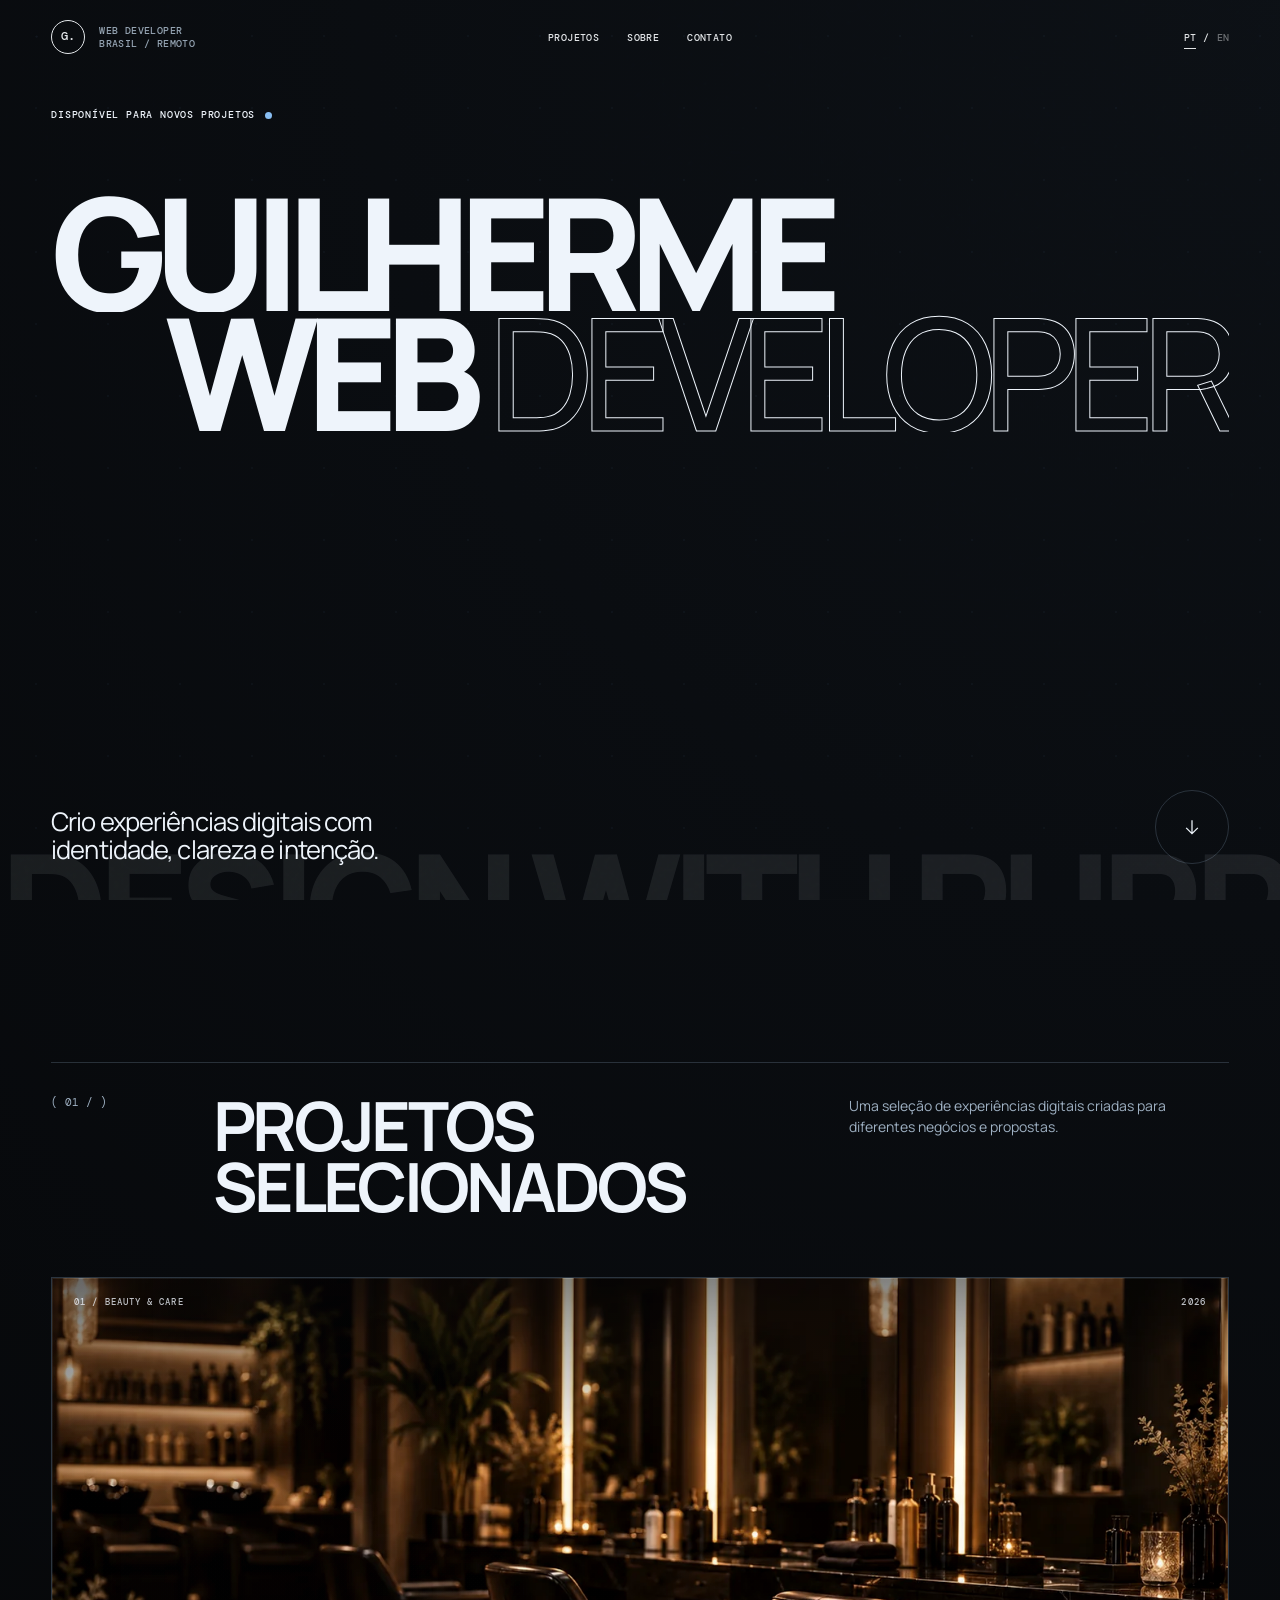
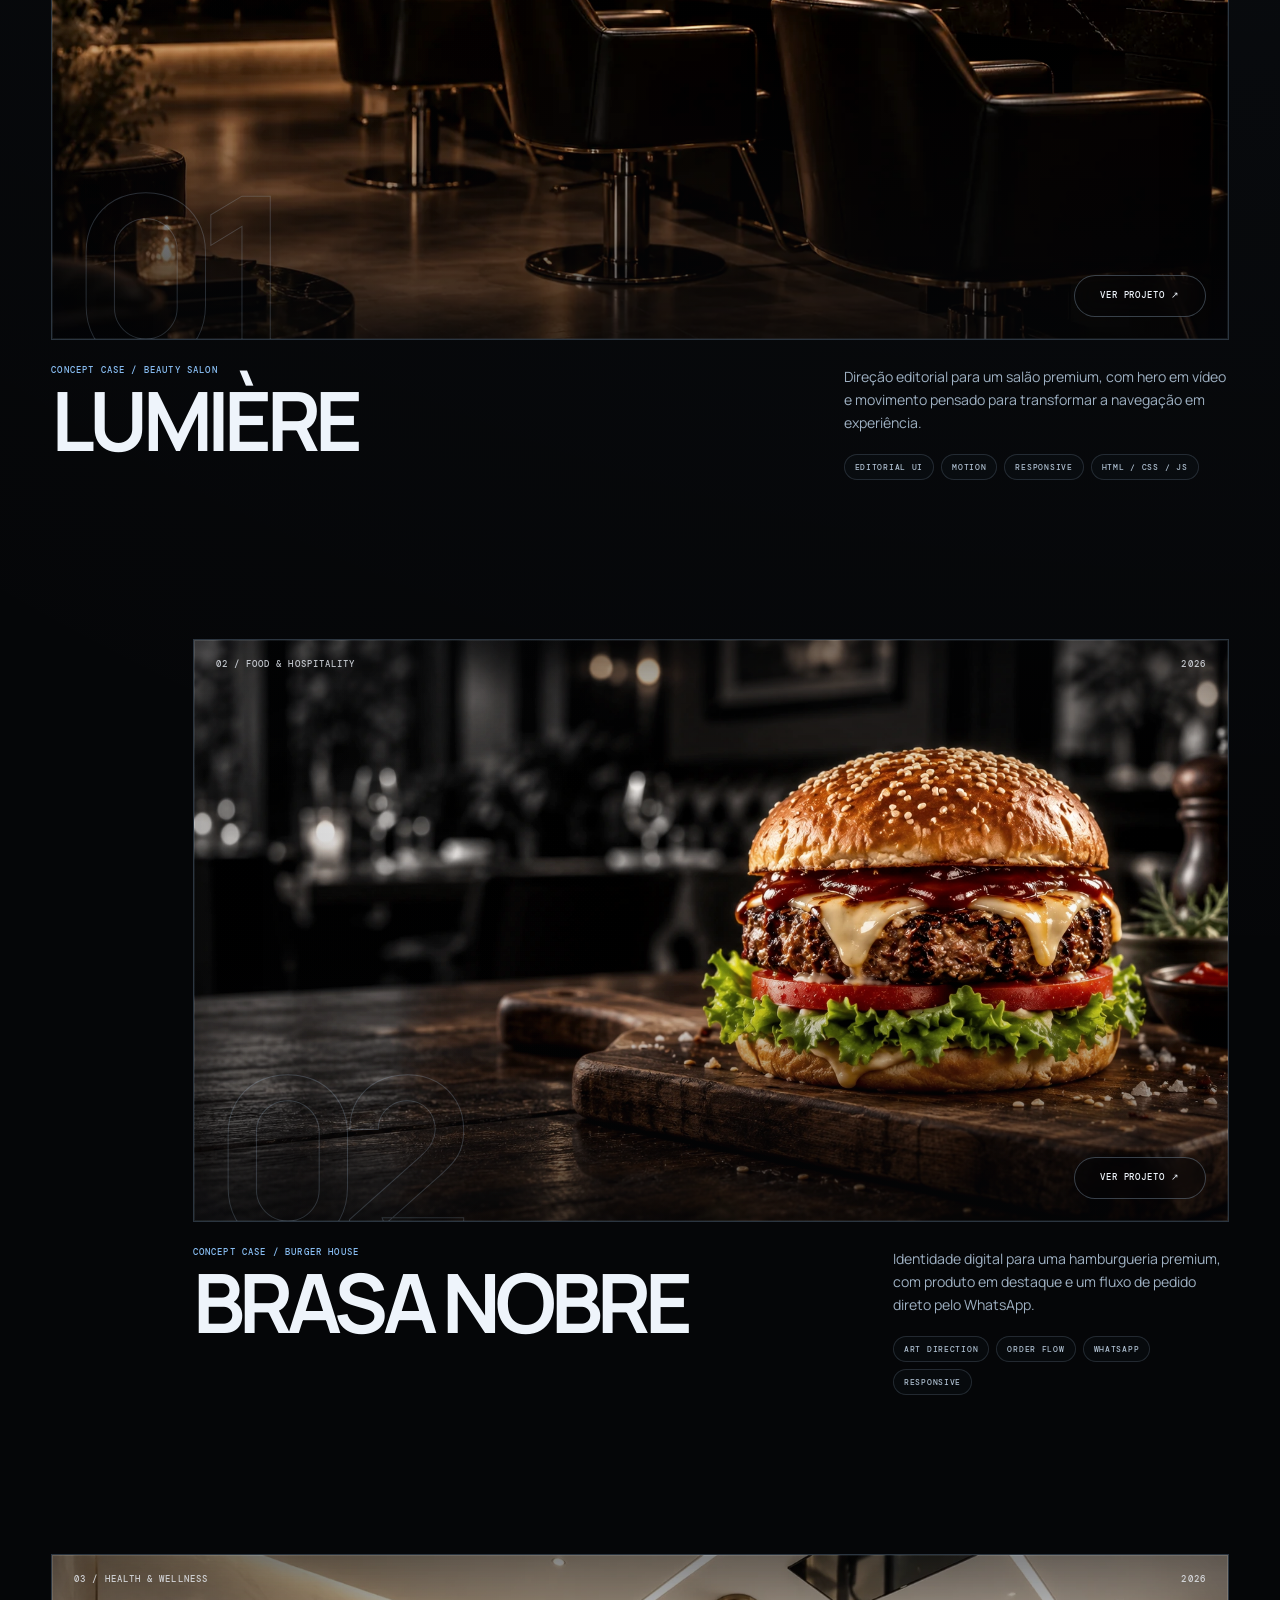
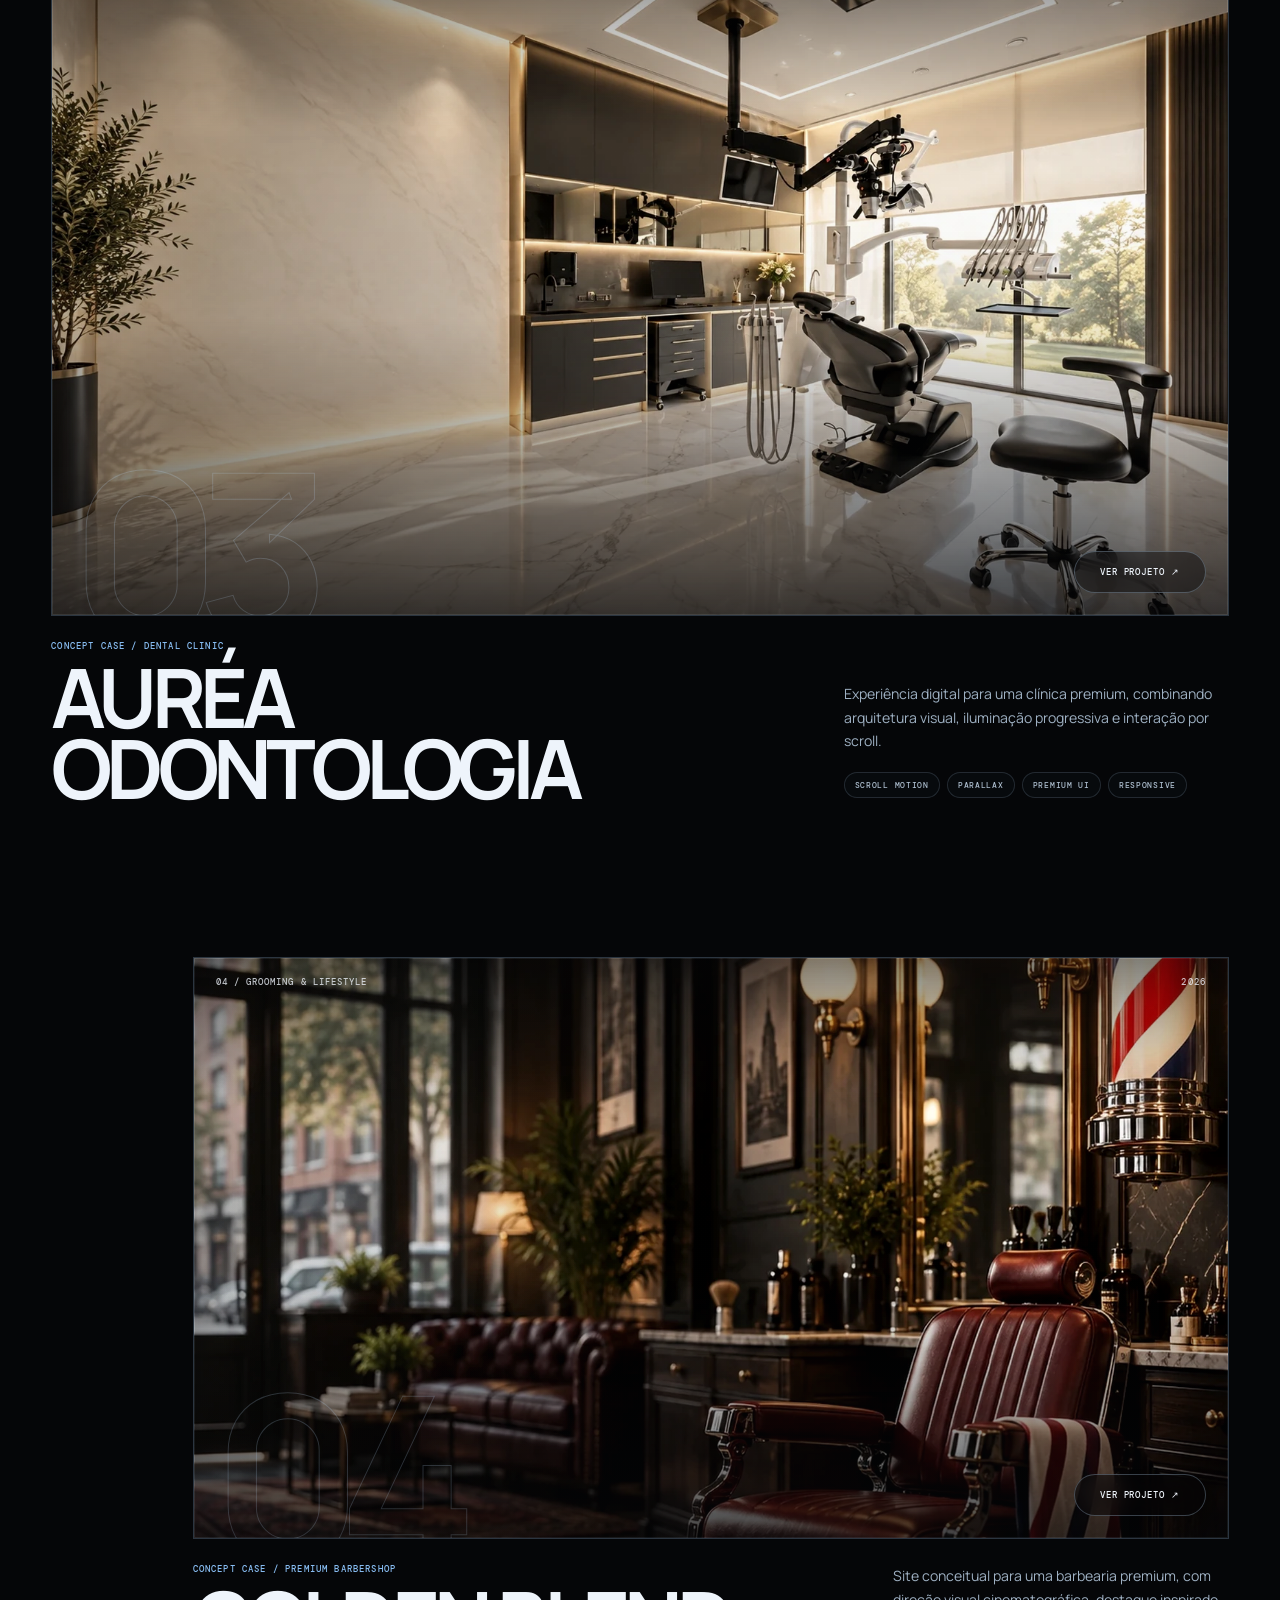
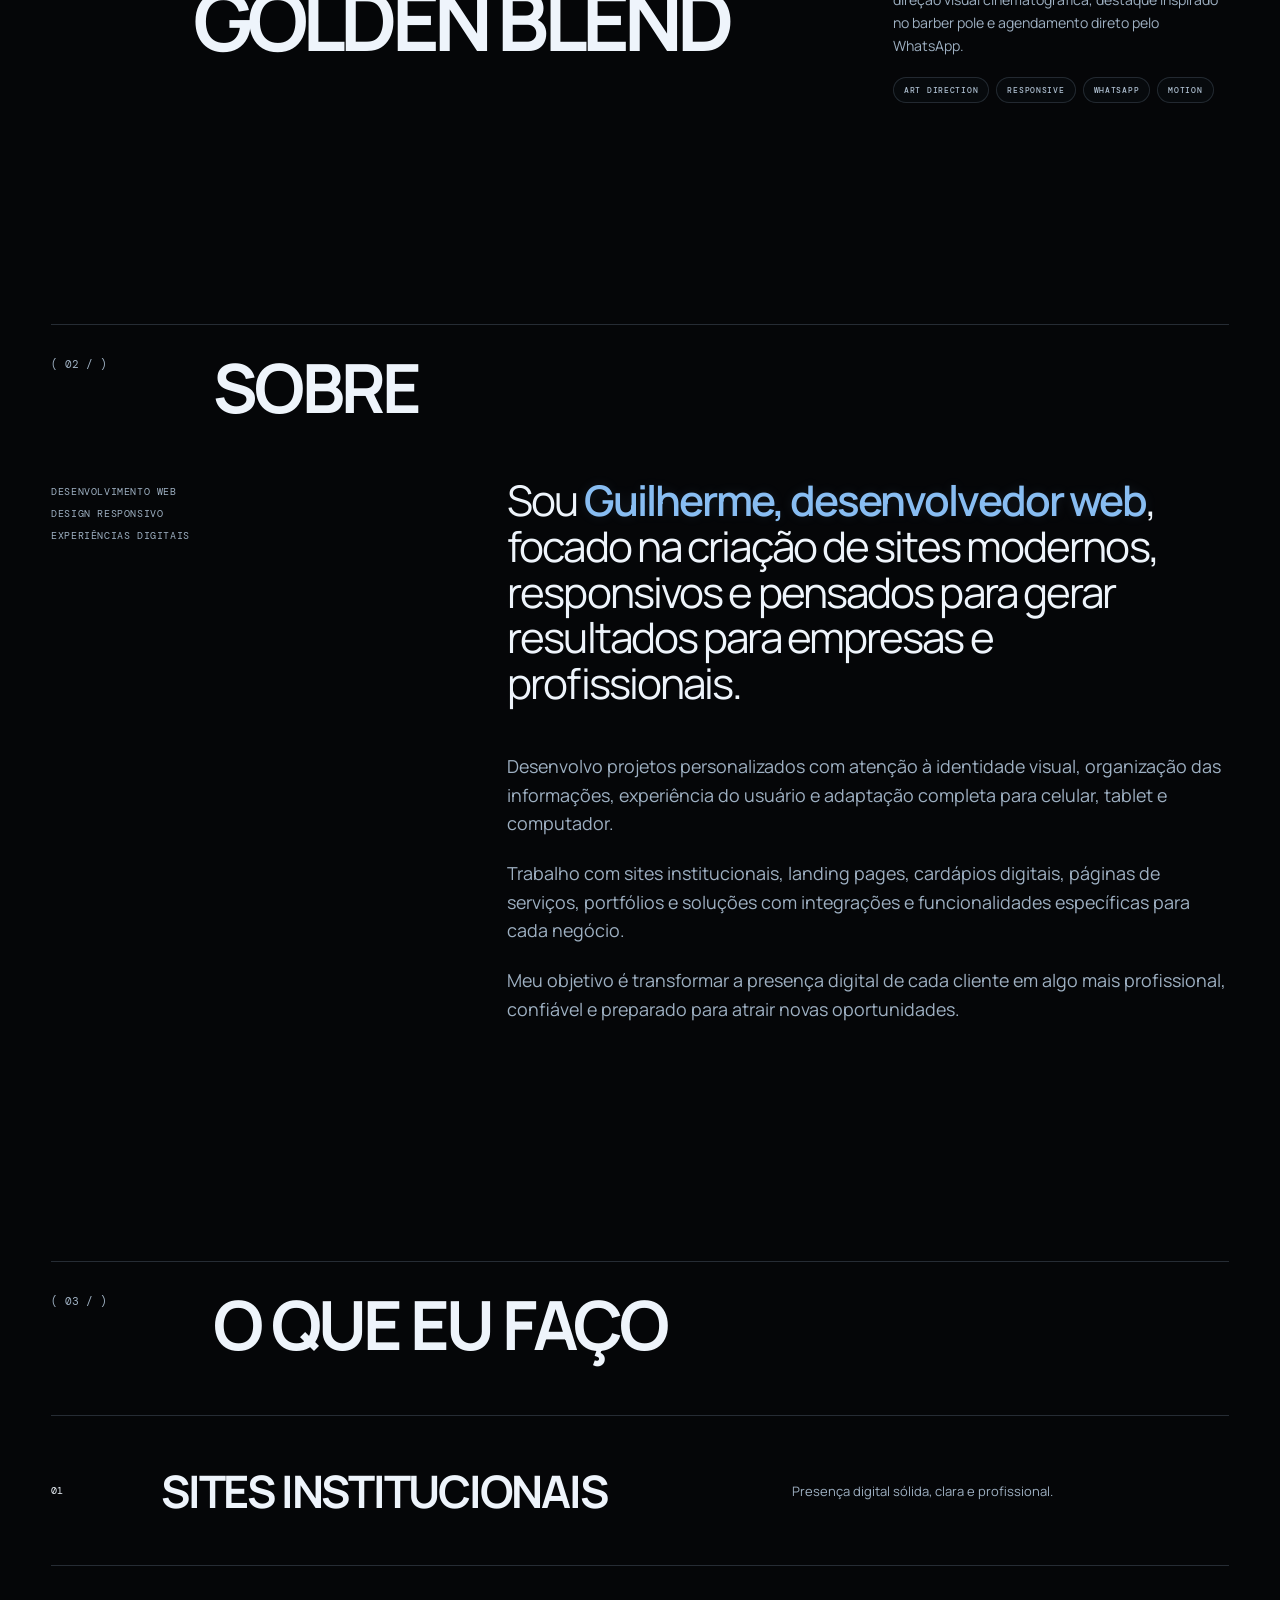
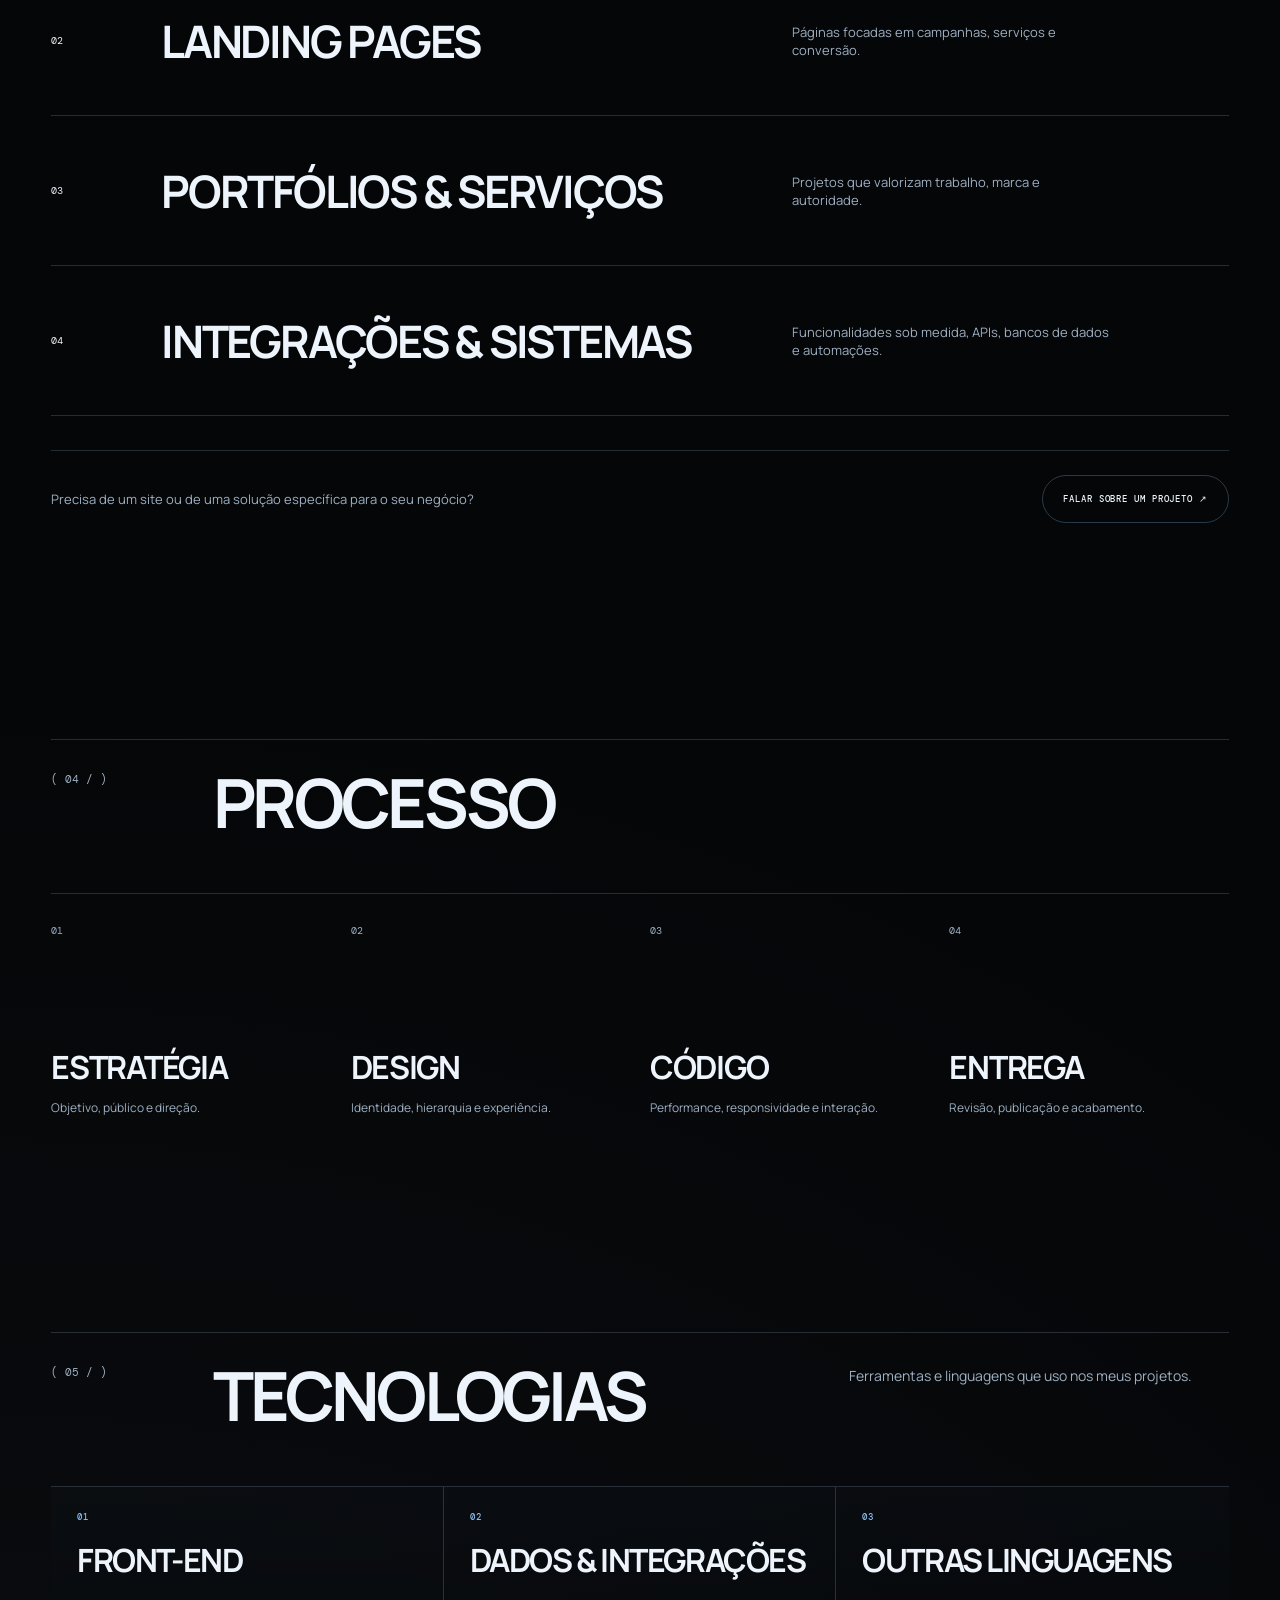
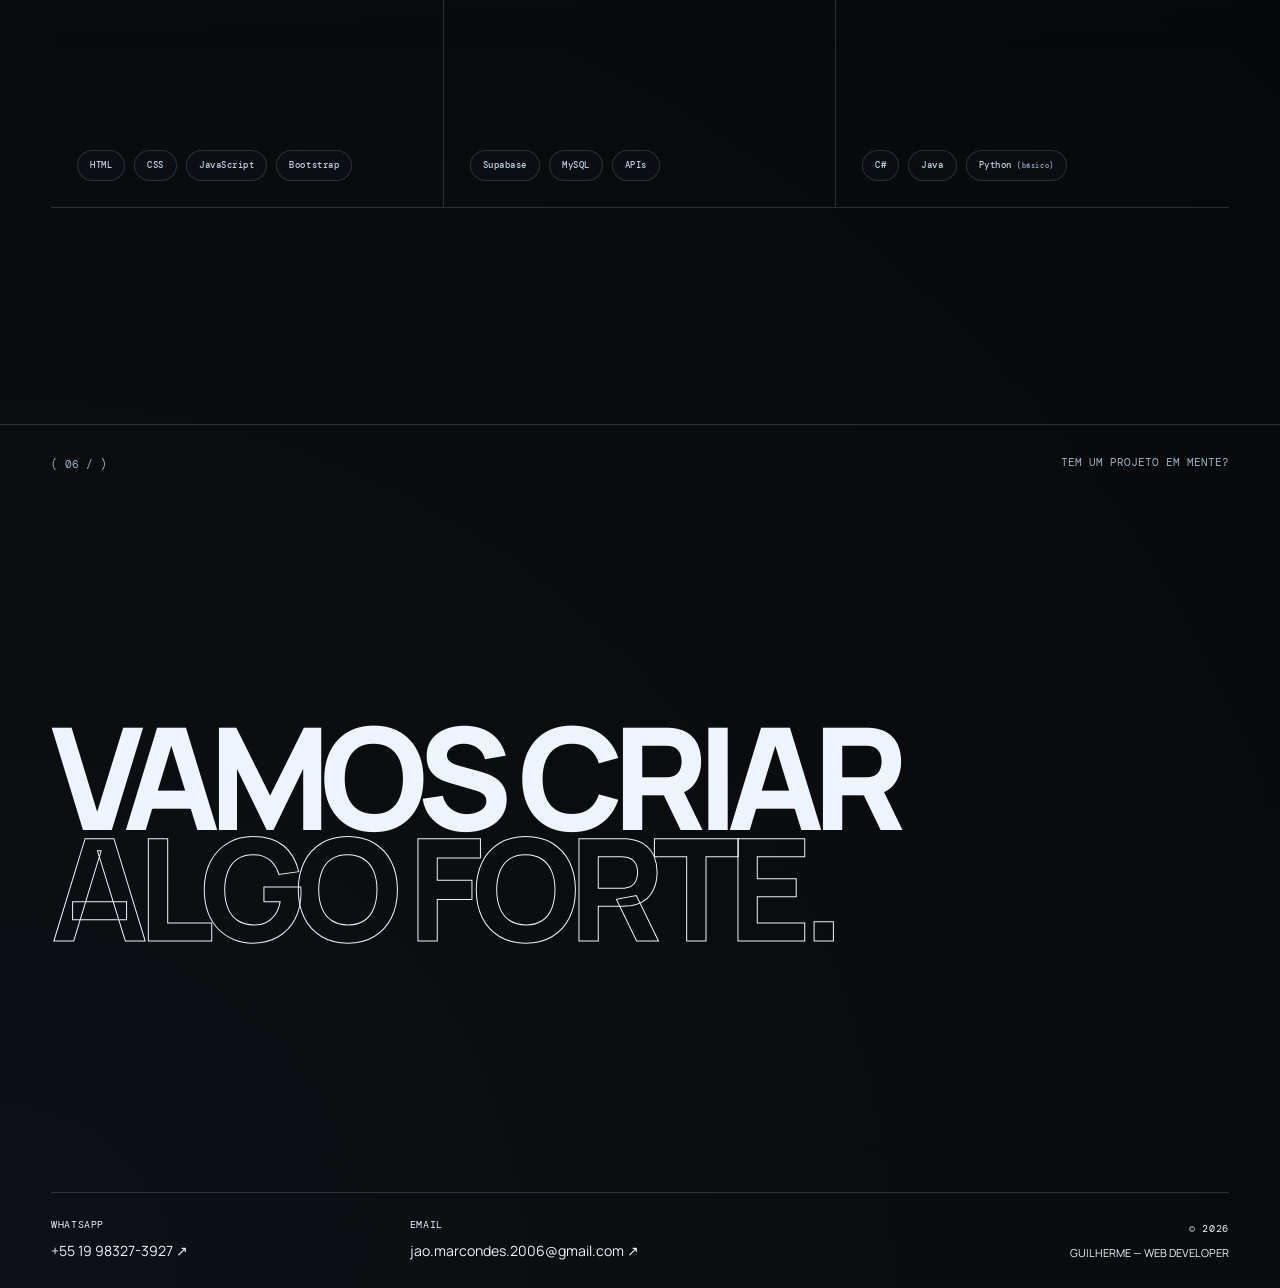
==== index.html @ dbfb5ee1 "Update index.html" ====
<!doctype html>
<html lang="pt-BR">
<head>
  <meta charset="UTF-8" />
  <link rel="icon" type="image/png" href="assets/favicon.png">
  <meta name="viewport" content="width=device-width, initial-scale=1.0" />
  <meta name="description" content="Portfólio de Guilherme, desenvolvedor web especializado em sites modernos, responsivos e orientados a resultados." />
  <meta name="theme-color" content="#0a0a0a" />
  <title>Guilherme — Web Developer</title>
  <link rel="preconnect" href="https://fonts.googleapis.com">
  <link rel="preconnect" href="https://fonts.gstatic.com" crossorigin>
  <link href="https://fonts.googleapis.com/css2?family=DM+Mono:wght@300;400;500&family=Manrope:wght@400;500;600;700;800&display=swap" rel="stylesheet">
  <link rel="stylesheet" href="styles.css" />
</head>
<body>
  <div class="noise" aria-hidden="true"></div>
  <canvas id="field" aria-hidden="true"></canvas>

  <div class="preloader" id="preloader" aria-hidden="true">
    <div class="preloader__top"><span>GUILHERME / PORTFOLIO</span><span id="loaderCount">00</span></div>
    <div class="preloader__line"><span id="loaderBar"></span></div>
  </div>

  <div class="cursor" id="cursor" aria-hidden="true"><span>VIEW</span></div>

  <header class="topbar">
    <a class="brand magnetic" href="#top" aria-label="Início">
      <span class="brand__mark">G.</span>
      <span class="brand__meta">WEB DEVELOPER<br><span data-i18n="location">BRAZIL / REMOTE</span></span>
    </a>

    <nav class="topbar__nav" aria-label="Navegação principal">
      <a href="#works" data-i18n="navWork">WORK</a>
      <a href="#about" data-i18n="navAbout">ABOUT</a>
      <a href="#contact" data-i18n="navContact">CONTACT</a>
    </nav>

    <div class="lang" aria-label="Selecionar idioma">
      <button class="lang__btn is-active" data-lang="pt" type="button">PT</button>
      <span>/</span>
      <button class="lang__btn" data-lang="en" type="button">EN</button>
    </div>
  </header>

  <main id="top">
    <section class="hero section-shell">
      <div class="hero__eyebrow reveal-up">
        <span data-i18n="available">DISPONÍVEL PARA NOVOS PROJETOS</span>
        <span class="status-dot" aria-hidden="true"></span>
      </div>

      <div class="hero__title" aria-label="Guilherme Web Developer">
        <div class="hero__line hero__line--one clip"><span>GUILHERME</span></div>
        <div class="hero__line hero__line--two clip"><span>WEB <em>DEVELOPER</em></span></div>
      </div>

      <div class="hero__bottom reveal-up">
        <p class="hero__statement" data-i18n="heroStatement">Crio experiências digitais com identidade, clareza e intenção.</p>
        <a class="round-link magnetic" href="#works" aria-label="Ver projetos">
          <svg viewBox="0 0 24 24" aria-hidden="true"><path d="M12 4v16M5 13l7 7 7-7"/></svg>
        </a>
      </div>

      <div class="hero__ticker" aria-hidden="true">
        <div class="ticker__track">
          <span>DESIGN WITH PURPOSE — CODE WITH DETAIL — DIGITAL EXPERIENCES — </span>
          <span>DESIGN WITH PURPOSE — CODE WITH DETAIL — DIGITAL EXPERIENCES — </span>
        </div>
      </div>
    </section>

    <section class="works section-shell" id="works">
      <header class="section-head reveal-up">
        <div class="section-index">( 01 / )</div>
        <h2 data-i18n="worksTitle">PROJETOS SELECIONADOS</h2>
        <p class="section-kicker" data-i18n="worksKicker">Uma seleção de experiências digitais criadas para diferentes negócios e propostas.</p>
      </header>

      <a class="project-feature reveal-up" href="projects/lumiere/index.html" target="_blank" rel="noopener" data-cursor="VIEW">
        <div class="project-feature__visual">
          <img src="assets/lumiere-cover.webp" alt="Projeto conceitual Lumière, salão de beleza" loading="lazy" decoding="async" />
          <div class="project-feature__shade"></div>

          <div class="project-feature__topline">
            <span>01 / BEAUTY &amp; CARE</span>
            <span>2026</span>
          </div>

          <span class="project-feature__number">01</span>
          <span class="project-feature__view" data-i18n="projectView">VER PROJETO ↗</span>
        </div>

        <div class="project-feature__info">
          <div class="project-feature__title">
            <span class="project-feature__meta">CONCEPT CASE / BEAUTY SALON</span>
            <h3>LUMIÈRE</h3>
          </div>

          <div class="project-feature__summary">
            <p data-i18n="projectLumiereDesc">Direção editorial para um salão premium, com hero em vídeo e movimento pensado para transformar a navegação em experiência.</p>
            <div class="project-feature__chips" aria-label="Destaques do projeto">
              <span>EDITORIAL UI</span>
              <span>MOTION</span>
              <span>RESPONSIVE</span>
              <span>HTML / CSS / JS</span>
            </div>
          </div>
        </div>
      </a>

      <a class="project-feature project-feature--offset reveal-up" href="projects/brasa-nobre/index.html" target="_blank" rel="noopener" data-cursor="VIEW">
        <div class="project-feature__visual">
          <img src="assets/brasa-cover.webp" alt="Projeto conceitual Brasa Nobre, restaurante gourmet" loading="lazy" decoding="async" />
          <div class="project-feature__shade"></div>

          <div class="project-feature__topline">
            <span>02 / FOOD &amp; HOSPITALITY</span>
            <span>2026</span>
          </div>

          <span class="project-feature__number">02</span>
          <span class="project-feature__view" data-i18n="projectView">VER PROJETO ↗</span>
        </div>

        <div class="project-feature__info">
          <div class="project-feature__title">
            <span class="project-feature__meta">CONCEPT CASE / BURGER HOUSE</span>
            <h3>BRASA NOBRE</h3>
          </div>

          <div class="project-feature__summary">
            <p data-i18n="projectBrasaDesc">Identidade digital para uma hamburgueria premium, com produto em destaque e um fluxo de pedido direto pelo WhatsApp.</p>
            <div class="project-feature__chips" aria-label="Destaques do projeto">
              <span>ART DIRECTION</span>
              <span>ORDER FLOW</span>
              <span>WHATSAPP</span>
              <span>RESPONSIVE</span>
            </div>
          </div>
        </div>
      </a>

      <a class="project-feature reveal-up" href="projects/aurea-odontologia/index.html" target="_blank" rel="noopener" data-cursor="VIEW">
        <div class="project-feature__visual">
          <img src="assets/aurea-cover.webp" alt="Projeto conceitual Auréa Odontologia, clínica odontológica premium" loading="lazy" decoding="async" />
          <div class="project-feature__shade"></div>

          <div class="project-feature__topline">
            <span>03 / HEALTH &amp; WELLNESS</span>
            <span>2026</span>
          </div>

          <span class="project-feature__number">03</span>
          <span class="project-feature__view" data-i18n="projectView">VER PROJETO ↗</span>
        </div>

        <div class="project-feature__info">
          <div class="project-feature__title">
            <span class="project-feature__meta">CONCEPT CASE / DENTAL CLINIC</span>
            <h3>AURÉA ODONTOLOGIA</h3>
          </div>

          <div class="project-feature__summary">
            <p data-i18n="projectAureaDesc">Experiência digital para uma clínica premium, combinando arquitetura visual, iluminação progressiva e interação por scroll.</p>
            <div class="project-feature__chips" aria-label="Destaques do projeto">
              <span>SCROLL MOTION</span>
              <span>PARALLAX</span>
              <span>PREMIUM UI</span>
              <span>RESPONSIVE</span>
            </div>
          </div>
        </div>
      </a>

      <a class="project-feature project-feature--offset reveal-up" href="projects/golden-blend-barbers/index.html" target="_blank" rel="noopener" data-cursor="VIEW">
        <div class="project-feature__visual">
          <img src="assets/golden-blend-cover.webp" alt="Projeto conceitual Golden Blend Barbers, barbearia premium" loading="lazy" decoding="async" />
          <div class="project-feature__shade"></div>

          <div class="project-feature__topline">
            <span>04 / GROOMING &amp; LIFESTYLE</span>
            <span>2026</span>
          </div>

          <span class="project-feature__number">04</span>
          <span class="project-feature__view" data-i18n="projectView">VER PROJETO ↗</span>
        </div>

        <div class="project-feature__info">
          <div class="project-feature__title">
            <span class="project-feature__meta">CONCEPT CASE / PREMIUM BARBERSHOP</span>
            <h3>GOLDEN BLEND</h3>
          </div>

          <div class="project-feature__summary">
            <p data-i18n="projectBarberDesc">Site conceitual para uma barbearia premium, com direção visual cinematográfica, destaque inspirado no barber pole e agendamento direto pelo WhatsApp.</p>
            <div class="project-feature__chips" aria-label="Destaques do projeto">
              <span>ART DIRECTION</span>
              <span>RESPONSIVE</span>
              <span>WHATSAPP</span>
              <span>MOTION</span>
            </div>
          </div>
        </div>
      </a>
    </section>

    <section class="about section-shell" id="about">
      <header class="section-head reveal-up">
        <div class="section-index">( 02 / )</div>
        <h2 data-i18n="aboutTitle">SOBRE</h2>
      </header>

      <div class="about__grid">
        <div class="about__aside reveal-up">
          <span class="mono" data-i18n="aboutAside">DESENVOLVIMENTO WEB<br>DESIGN RESPONSIVO<br>EXPERIÊNCIAS DIGITAIS</span>
        </div>
        <div class="about__copy reveal-up">
          <p class="about__lead" data-i18n="aboutLead">Sou <strong>Guilherme, desenvolvedor web</strong>, focado na criação de sites modernos, responsivos e pensados para gerar resultados para empresas e profissionais.</p>
          <p data-i18n="aboutBody1">Desenvolvo projetos personalizados com atenção à identidade visual, organização das informações, experiência do usuário e adaptação completa para celular, tablet e computador.</p>
          <p data-i18n="aboutBody2">Trabalho com sites institucionais, landing pages, cardápios digitais, páginas de serviços, portfólios e soluções com integrações e funcionalidades específicas para cada negócio.</p>
          <p data-i18n="aboutBody3">Meu objetivo é transformar a presença digital de cada cliente em algo mais profissional, confiável e preparado para atrair novas oportunidades.</p>
        </div>
      </div>
    </section>

    <section class="services section-shell" id="services">
      <header class="section-head reveal-up">
        <div class="section-index">( 03 / )</div>
        <h2 data-i18n="servicesTitle">O QUE EU FAÇO</h2>
      </header>

      <div class="service-list">
        <article class="service-row reveal-up">
          <span class="service-row__num">01</span>
          <h3 data-i18n="service1">SITES INSTITUCIONAIS</h3>
          <p data-i18n="service1desc">Presença digital sólida, clara e profissional.</p>
          
        </article>
        <article class="service-row reveal-up">
          <span class="service-row__num">02</span>
          <h3>LANDING PAGES</h3>
          <p data-i18n="service2desc">Páginas focadas em campanhas, serviços e conversão.</p>
          
        </article>
        <article class="service-row reveal-up">
          <span class="service-row__num">03</span>
          <h3 data-i18n="service3">PORTFÓLIOS & SERVIÇOS</h3>
          <p data-i18n="service3desc">Projetos que valorizam trabalho, marca e autoridade.</p>
          
        </article>
        <article class="service-row reveal-up">
          <span class="service-row__num">04</span>
          <h3 data-i18n="service4">INTEGRAÇÕES & SISTEMAS</h3>
          <p data-i18n="service4desc">Funcionalidades sob medida, APIs, bancos de dados e automações.</p>
          
        </article>
      </div>

      <div class="services__cta reveal-up">
        <p data-i18n="servicesCtaText">Precisa de um site ou de uma solução específica para o seu negócio?</p>
        <a href="#contact" class="services__cta-link magnetic" data-i18n="servicesCta">FALAR SOBRE UM PROJETO ↗</a>
      </div>
    </section>

    <section class="process section-shell" id="process">
      <header class="section-head reveal-up">
        <div class="section-index">( 04 / )</div>
        <h2 data-i18n="processTitle">PROCESSO</h2>
      </header>

      <div class="process__rail reveal-up">
        <div class="process__progress" id="processProgress"></div>
        <div class="process__step"><span>01</span><strong data-i18n="process1">ESTRATÉGIA</strong><small data-i18n="process1sub">Objetivo, público e direção.</small></div>
        <div class="process__step"><span>02</span><strong>DESIGN</strong><small data-i18n="process2sub">Identidade, hierarquia e experiência.</small></div>
        <div class="process__step"><span>03</span><strong data-i18n="process3">CÓDIGO</strong><small data-i18n="process3sub">Performance, responsividade e interação.</small></div>
        <div class="process__step"><span>04</span><strong data-i18n="process4">ENTREGA</strong><small data-i18n="process4sub">Revisão, publicação e acabamento.</small></div>
      </div>
    </section>

    <section class="stack section-shell">
      <header class="section-head reveal-up">
        <div class="section-index">( 05 / )</div>
        <h2 data-i18n="stackTitle">TECNOLOGIAS</h2>
        <p class="section-kicker" data-i18n="stackKicker">Ferramentas e linguagens que uso nos meus projetos.</p>
      </header>

      <div class="tech-grid">
        <article class="tech-group reveal-up">
          <span class="tech-group__index">01</span>
          <h3>FRONT-END</h3>
          <div class="tech-list">
            <span>HTML</span>
            <span>CSS</span>
            <span>JavaScript</span>
            <span>Bootstrap</span>
          </div>
        </article>

        <article class="tech-group reveal-up">
          <span class="tech-group__index">02</span>
          <h3 data-i18n="techDataTitle">DADOS &amp; INTEGRAÇÕES</h3>
          <div class="tech-list">
            <span>Supabase</span>
            <span>MySQL</span>
            <span>APIs</span>
          </div>
        </article>

        <article class="tech-group reveal-up">
          <span class="tech-group__index">03</span>
          <h3 data-i18n="techLanguagesTitle">OUTRAS LINGUAGENS</h3>
          <div class="tech-list">
            <span>C#</span>
            <span>Java</span>
            <span>Python <small data-i18n="basicLevel">(básico)</small></span>
          </div>
        </article>
      </div>
    </section>

    <section class="contact section-shell" id="contact">
      <div class="contact__meta reveal-up">
        <div class="section-index">( 06 / )</div>
        <p data-i18n="contactKicker">TEM UM PROJETO EM MENTE?</p>
      </div>

      <a class="contact__headline reveal-up" href="https://wa.me/5519983273927" target="_blank" rel="noopener" data-cursor="LET'S GO">
        <span data-i18n="contactHeadline1">VAMOS CRIAR</span>
        <span class="outline" data-i18n="contactHeadline2">ALGO FORTE.</span>
      </a>

      <div class="contact__footer reveal-up">
        <div>
          <span class="mono">WHATSAPP</span>
          <a href="https://wa.me/5519983273927" target="_blank" rel="noopener">+55 19 98327-3927 ↗</a>
        </div>
        <div>
          <span class="mono">EMAIL</span>
          <a href="mailto:jao.marcondes.2006@gmail.com">jao.marcondes.2006@gmail.com ↗</a>
        </div>
        <div class="contact__signature">
          <span class="mono">© 2026</span>
          <span>GUILHERME — WEB DEVELOPER</span>
        </div>
      </div>
    </section>
  </main>

  <script src="script.js"></script>
</body>
</html>
---- styles.css ----
:root {
  --bg: #050608;
  --fg: #eef4fb;
  --muted: #9eb0c2;
  --line: rgba(189, 221, 252, .18);
  --accent: #88bdf2;
  --panel: #0d1218;
  --pad: clamp(20px, 4vw, 64px);
  --ease: cubic-bezier(.2,.75,.25,1);
}

* { box-sizing: border-box; }
html { scroll-behavior: smooth; }
body {
  margin: 0;
  background: var(--bg);
  color: var(--fg);
  font-family: "Manrope", Arial, sans-serif;
  overflow-x: hidden;
  cursor: none;
}
a { color: inherit; text-decoration: none; }
button { font: inherit; }
::selection { background: var(--accent); color: #050608; }

.noise {
  position: fixed; inset: 0; z-index: 30; pointer-events: none; opacity: .045;
  background-image: url("data:image/svg+xml,%3Csvg viewBox='0 0 180 180' xmlns='http://www.w3.org/2000/svg'%3E%3Cfilter id='n'%3E%3CfeTurbulence type='fractalNoise' baseFrequency='.95' numOctaves='4' stitchTiles='stitch'/%3E%3C/filter%3E%3Crect width='100%25' height='100%25' filter='url(%23n)' opacity='.65'/%3E%3C/svg%3E");
  mix-blend-mode: soft-light;
}
#field { position: fixed; inset: 0; width: 100%; height: 100%; pointer-events: none; opacity: .28; z-index: -1; }

.preloader {
  position: fixed; inset: 0; z-index: 1000; background: var(--accent); color: var(--bg);
  display: grid; grid-template-rows: 1fr auto; padding: var(--pad); transition: transform 1s var(--ease);
}
.preloader.is-done { transform: translateY(-105%); }
.preloader__top { display: flex; align-items: flex-end; justify-content: space-between; font-family: "DM Mono", monospace; font-size: 12px; }
.preloader__top span:last-child { font-size: clamp(48px, 10vw, 140px); line-height: .78; letter-spacing: -.08em; }
.preloader__line { height: 2px; background: rgba(10,10,10,.2); overflow: hidden; }
.preloader__line span { display: block; width: 0; height: 100%; background: var(--bg); }

.cursor {
  position: fixed; top: 0; left: 0; width: 14px; height: 14px; border-radius: 999px; background: var(--accent); z-index: 999;
  pointer-events: none; transform: translate(-50%, -50%); transition: width .25s var(--ease), height .25s var(--ease), background .25s;
  mix-blend-mode: difference; display: grid; place-items: center;
}
.cursor span { opacity: 0; font: 500 10px/1 "DM Mono", monospace; color: #0a0a0a; letter-spacing: .1em; transition: opacity .15s; white-space: nowrap; }
.cursor.is-label { width: 82px; height: 82px; mix-blend-mode: normal; }
.cursor.is-label span { opacity: 1; }

.topbar {
  position: fixed; top: 0; left: 0; width: 100%; z-index: 40; padding: 20px var(--pad);
  display: grid; grid-template-columns: 1fr auto 1fr; align-items: center;
  font: 500 10px/1.3 "DM Mono", monospace; letter-spacing: .04em; text-transform: uppercase;
  mix-blend-mode: difference;
}
.brand { display: inline-flex; align-items: center; gap: 14px; justify-self: start; }
.brand__mark { width: 34px; height: 34px; border: 1px solid currentColor; border-radius: 50%; display: grid; place-items: center; font-size: 12px; }
.brand__meta { color: var(--muted); }
.topbar__nav { display: flex; gap: 28px; }
.topbar__nav a, .lang__btn { position: relative; }
.topbar__nav a::after, .lang__btn::after { content: ""; position: absolute; left: 0; bottom: -5px; width: 100%; height: 1px; background: currentColor; transform: scaleX(0); transform-origin: right; transition: transform .35s var(--ease); }
.topbar__nav a:hover::after, .lang__btn:hover::after, .lang__btn.is-active::after { transform: scaleX(1); transform-origin: left; }
.lang { justify-self: end; display: flex; gap: 7px; align-items: center; }
.lang__btn { color: inherit; background: none; border: 0; padding: 0; cursor: none; opacity: .45; }
.lang__btn.is-active { opacity: 1; }

.section-shell { width: 100%; padding-inline: var(--pad); }
.hero { min-height: 100svh; position: relative; display: flex; flex-direction: column; justify-content: center; padding-top: 120px; padding-bottom: 36px; overflow: hidden; }
.hero__eyebrow { position: absolute; top: 110px; left: var(--pad); display: flex; gap: 10px; align-items: center; font: 500 10px/1 "DM Mono", monospace; letter-spacing: .08em; }
.status-dot { width: 7px; height: 7px; background: var(--accent); border-radius: 50%; box-shadow: 0 0 0 0 rgba(136,189,242,.46); animation: ping 2s infinite; }
@keyframes ping { 70% { box-shadow: 0 0 0 10px rgba(136,189,242,0); } 100% { box-shadow: 0 0 0 0 rgba(136,189,242,0); } }
.hero__title { margin-top: 8vh; }
.hero__line { overflow: hidden; }
.hero__line span { display: block; font-size: clamp(66px, 12.2vw, 210px); line-height: .77; letter-spacing: -.085em; font-weight: 800; transform: translateY(110%); }
.hero__line--two { text-align: right; }
.hero__line em { font-style: normal; color: transparent; -webkit-text-stroke: 1px var(--fg); font-weight: 500; }
.hero.is-ready .hero__line span { transform: translateY(0); transition: transform 1.15s var(--ease); }
.hero.is-ready .hero__line--two span { transition-delay: .12s; }
.hero__bottom { margin-top: auto; display: flex; align-items: flex-end; justify-content: space-between; gap: 20px; }
.hero__statement { max-width: 430px; margin: 0; font-size: clamp(18px, 2vw, 30px); line-height: 1.1; letter-spacing: -.035em; }
.round-link { width: 74px; height: 74px; border: 1px solid var(--line); border-radius: 50%; display: grid; place-items: center; transition: background .3s, color .3s, transform .3s; }
.round-link:hover { background: var(--accent); color: var(--bg); }
.round-link svg { width: 20px; fill: none; stroke: currentColor; stroke-width: 1.5; }
.hero__ticker { position: absolute; left: 0; bottom: 0; width: 100%; transform: translateY(55%); opacity: .08; white-space: nowrap; pointer-events: none; }
.ticker__track { display: inline-flex; animation: ticker 26s linear infinite; font: 800 clamp(75px, 12vw, 190px)/1 Manrope; letter-spacing: -.07em; }
@keyframes ticker { to { transform: translateX(-50%); } }

.section-head { display: grid; grid-template-columns: 140px 1fr minmax(220px, 380px); gap: 22px; padding: 32px 0 60px; border-top: 1px solid var(--line); align-items: start; }
.section-index { font: 400 11px/1.3 "DM Mono", monospace; color: var(--muted); }
.section-head h2 { margin: 0; font-size: clamp(34px, 5.3vw, 84px); line-height: .9; letter-spacing: -.055em; font-weight: 700; }
.section-kicker { margin: 0; font-size: 14px; line-height: 1.5; color: var(--muted); }

.works { padding-top: 18vh; padding-bottom: 24vh; }
.works-stage { position: relative; min-height: 70vh; border: 1px solid var(--line); background: var(--panel); display: grid; place-items: center; overflow: hidden; }
.works-stage::before { content: ""; position: absolute; inset: 0; background: repeating-linear-gradient(90deg, transparent 0 calc(25% - 1px), rgba(255,255,255,.045) calc(25% - 1px) 25%); }
.works-stage__meta, .works-stage__corner { position: absolute; left: 18px; right: 18px; display: flex; justify-content: space-between; font: 400 10px/1 "DM Mono", monospace; color: var(--muted); letter-spacing: .06em; }
.works-stage__meta { top: 18px; }
.works-stage__corner { bottom: 18px; right: auto; }
.works-stage__center { position: relative; z-index: 2; text-align: center; max-width: 760px; padding: 60px 20px; }
.works-stage__ghost { position: absolute; left: 50%; top: 50%; transform: translate(-50%,-52%); font-size: min(46vw, 620px); line-height: .7; font-weight: 800; letter-spacing: -.12em; color: transparent; -webkit-text-stroke: 1px rgba(242,240,232,.07); z-index: -1; }
.works-stage__label { font: 500 10px/1 "DM Mono", monospace; letter-spacing: .14em; color: var(--accent); }
.works-stage h3 { margin: 16px 0; font-size: clamp(64px, 12vw, 170px); line-height: .8; letter-spacing: -.075em; }
.works-stage__center > p:last-child { max-width: 500px; margin: 25px auto 0; color: var(--muted); line-height: 1.65; font-size: 14px; }


/* =========================================================
   SELECTED CASES — editorial project presentation
   ========================================================= */
.project-feature{
  display:block;
  margin:0 0 clamp(96px,12vw,180px);
  color:var(--fg);
}
.project-feature:last-of-type{
  margin-bottom:0;
}
.project-feature__visual{
  position:relative;
  width:100%;
  aspect-ratio:16/9;
  overflow:hidden;
  border:1px solid var(--line);
  background:#0b1016;
  isolation:isolate;
}
.project-feature--offset .project-feature__visual{
  width:88%;
  margin-left:auto;
}
.project-feature__visual::after{
  content:"";
  position:absolute;
  inset:0;
  z-index:3;
  pointer-events:none;
  border:1px solid rgba(189,221,252,.08);
  box-shadow:inset 0 0 70px rgba(5,6,8,.20);
}
.project-feature__visual img{
  width:100%;
  height:100%;
  display:block;
  object-fit:cover;
  transform:scale(1.002);
  filter:saturate(.88) contrast(1.03);
  transition:
    transform 1.1s var(--ease),
    filter .8s var(--ease);
}
.project-feature:hover .project-feature__visual img{
  transform:scale(1.035);
  filter:saturate(1) contrast(1.02);
}
.project-feature__shade{
  position:absolute;
  inset:0;
  z-index:1;
  background:
    linear-gradient(180deg,rgba(5,6,8,.45) 0%,rgba(5,6,8,0) 26%,rgba(5,6,8,.04) 55%,rgba(5,6,8,.72) 100%),
    linear-gradient(90deg,rgba(5,6,8,.20),transparent 42%);
  transition:opacity .6s var(--ease);
}
.project-feature:hover .project-feature__shade{
  opacity:.82;
}
.project-feature__topline{
  position:absolute;
  z-index:4;
  top:20px;
  left:22px;
  right:22px;
  display:flex;
  justify-content:space-between;
  align-items:center;
  font:500 9px/1 "DM Mono",monospace;
  letter-spacing:.12em;
  color:rgba(238,244,251,.78);
}
.project-feature__number{
  position:absolute;
  z-index:2;
  left:18px;
  bottom:-.08em;
  font:700 clamp(100px,18vw,285px)/.72 Manrope,sans-serif;
  letter-spacing:-.11em;
  color:transparent;
  -webkit-text-stroke:1px rgba(189,221,252,.20);
  user-select:none;
  transition:
    transform .8s var(--ease),
    -webkit-text-stroke-color .8s var(--ease);
}
.project-feature:hover .project-feature__number{
  transform:translateX(12px);
  -webkit-text-stroke-color:rgba(136,189,242,.34);
}
.project-feature__view{
  position:absolute;
  z-index:5;
  right:22px;
  bottom:22px;
  min-width:132px;
  height:42px;
  padding:0 18px;
  border:1px solid rgba(189,221,252,.28);
  border-radius:999px;
  background:rgba(5,6,8,.42);
  backdrop-filter:blur(12px);
  display:flex;
  align-items:center;
  justify-content:center;
  font:500 9px/1 "DM Mono",monospace;
  letter-spacing:.10em;
  color:#eef4fb;
  transition:
    background .35s var(--ease),
    border-color .35s var(--ease),
    color .35s var(--ease),
    transform .35s var(--ease);
}
.project-feature:hover .project-feature__view{
  background:var(--accent);
  border-color:var(--accent);
  color:#050608;
  transform:translateY(-3px);
}
.project-feature__info{
  display:grid;
  grid-template-columns:minmax(0,1.3fr) minmax(280px,.7fr);
  gap:clamp(32px,6vw,100px);
  padding:24px 0 0;
  border-top:1px solid transparent;
}
.project-feature--offset .project-feature__info{
  width:88%;
  margin-left:auto;
}
.project-feature__meta{
  display:block;
  margin-bottom:10px;
  font:500 9px/1.2 "DM Mono",monospace;
  letter-spacing:.13em;
  color:var(--accent);
}
.project-feature__title h3{
  margin:0;
  font-size:clamp(45px,6.4vw,104px);
  line-height:.86;
  letter-spacing:-.07em;
  font-weight:700;
  transition:letter-spacing .5s var(--ease);
}
.project-feature:hover .project-feature__title h3{
  letter-spacing:-.055em;
}
.project-feature__summary{
  align-self:end;
  padding-bottom:5px;
}
.project-feature__summary p{
  margin:0;
  max-width:510px;
  color:var(--muted);
  font-size:clamp(13px,1.1vw,16px);
  line-height:1.65;
}
.project-feature__chips{
  display:flex;
  flex-wrap:wrap;
  gap:7px;
  margin-top:20px;
}
.project-feature__chips span{
  padding:8px 10px;
  border:1px solid rgba(189,221,252,.15);
  border-radius:999px;
  background:rgba(136,189,242,.025);
  font:500 8px/1 "DM Mono",monospace;
  letter-spacing:.09em;
  color:#aebfd0;
  transition:
    border-color .3s,
    color .3s,
    background .3s;
}
.project-feature:hover .project-feature__chips span{
  border-color:rgba(136,189,242,.30);
  color:#d8eaff;
  background:rgba(136,189,242,.045);
}

@media(max-width:900px){
  .project-feature,
  .project-feature:last-of-type{
    margin-bottom:100px;
  }
  .project-feature__visual,
  .project-feature--offset .project-feature__visual,
  .project-feature--offset .project-feature__info{
    width:100%;
    margin-left:0;
  }
  .project-feature__info{
    grid-template-columns:1fr;
    gap:22px;
  }
  .project-feature__summary{
    max-width:620px;
  }
}
@media(max-width:600px){
  .project-feature{
    margin-bottom:78px;
  }
  .project-feature__visual{
    aspect-ratio:4/5;
  }
  .project-feature__visual img{
    object-position:center;
  }
  .project-feature__topline{
    top:14px;
    left:14px;
    right:14px;
    font-size:7px;
  }
  .project-feature__number{
    left:8px;
    font-size:122px;
  }
  .project-feature__view{
    right:14px;
    bottom:14px;
    min-width:116px;
    height:38px;
    padding:0 14px;
    font-size:8px;
  }
  .project-feature__info{
    padding-top:17px;
  }
  .project-feature__title h3{
    font-size:clamp(42px,14vw,68px);
  }
  .project-feature__chips{
    gap:6px;
    margin-top:16px;
  }
}


.about { padding-bottom: 24vh; }
.about__grid { display: grid; grid-template-columns: 1fr 2.2fr; gap: 10vw; }
.about__aside { color: var(--muted); }
.mono { font: 400 10px/1.6 "DM Mono", monospace; letter-spacing: .06em; }
.about__copy { max-width: 960px; }
.about__copy p { color: var(--muted); font-size: clamp(16px, 1.4vw, 22px); line-height: 1.58; margin: 0 0 22px; }
.about__copy .about__lead { color: var(--fg); font-size: clamp(29px, 3.3vw, 56px); line-height: 1.08; letter-spacing: -.045em; margin-bottom: 46px; }
.about__lead strong { color: var(--accent); font-weight: 600; }

.services { padding-bottom: 24vh; }
.service-list { border-top: 1px solid var(--line); }
.service-row { display: grid; grid-template-columns: 90px 1.4fr 1fr 40px; gap: 20px; align-items: center; min-height: 150px; border-bottom: 1px solid var(--line); transition: padding .35s var(--ease), background .35s, color .35s; }
.service-row:hover { padding-inline: 20px; background: var(--accent); color: var(--bg); }
.service-row__num { font: 400 10px/1 "DM Mono", monospace; }
.service-row h3 { margin: 0; font-size: clamp(25px, 3.5vw, 54px); letter-spacing: -.05em; }
.service-row p { margin: 0; color: var(--muted); font-size: 13px; max-width: 320px; transition: color .3s; }
.service-row:hover p { color: rgba(10,10,10,.68); }
.service-row__arrow { font-size: 22px; text-align: right; }

.process { padding-bottom: 24vh; }
.process__rail { position: relative; display: grid; grid-template-columns: repeat(4, 1fr); border-top: 1px solid var(--line); padding-top: 32px; gap: 20px; }
.process__progress { position: absolute; left: 0; top: -1px; height: 2px; width: 0; background: var(--accent); }
.process__step { min-height: 190px; display: flex; flex-direction: column; }
.process__step span { color: var(--muted); font: 400 10px/1 "DM Mono", monospace; margin-bottom: auto; }
.process__step strong { font-size: clamp(20px, 2.5vw, 39px); letter-spacing: -.04em; }
.process__step small { color: var(--muted); margin-top: 10px; font-size: 12px; }

.stack { padding-bottom: 24vh; overflow: hidden; }
.stack__marquee { margin-inline: calc(var(--pad) * -1); border-block: 1px solid var(--line); padding: 18px 0; transform: rotate(-1.5deg); background: var(--accent); color: var(--bg); }
.stack__track { display: flex; width: max-content; align-items: center; gap: 28px; animation: stackmove 22s linear infinite; font-size: clamp(32px, 5vw, 72px); font-weight: 800; letter-spacing: -.05em; }
.stack__track i { font-style: normal; font-size: .45em; }
@keyframes stackmove { to { transform: translateX(-50%); } }

.contact { min-height: 96vh; display: flex; flex-direction: column; padding-top: 32px; padding-bottom: 28px; border-top: 1px solid var(--line); }
.contact__meta { display: flex; justify-content: space-between; color: var(--muted); font: 400 11px/1 "DM Mono", monospace; }
.contact__meta p { margin: 0; }
.contact__headline { margin: auto 0; display: flex; flex-direction: column; width: max-content; max-width: 100%; }
.contact__headline span { font-size: clamp(62px, 11.1vw, 182px); font-weight: 800; line-height: .78; letter-spacing: -.078em; transition: transform .4s var(--ease); }
.contact__headline:hover span:first-child { transform: translateX(2vw); }
.contact__headline:hover span:last-child { transform: translateX(-2vw); }
.outline { color: transparent; -webkit-text-stroke: 1px var(--fg); }
.contact__footer { display: grid; grid-template-columns: 1fr 1.4fr 1fr; gap: 30px; align-items: end; border-top: 1px solid var(--line); padding-top: 24px; }
.contact__footer > div { display: flex; flex-direction: column; gap: 8px; }
.contact__footer a { font-size: clamp(12px, 1.1vw, 16px); word-break: break-word; }
.contact__footer a:hover { color: var(--accent); }
.contact__signature { text-align: right; align-items: flex-end; font-size: 11px; }

.reveal-up { opacity: 0; transform: translateY(28px); transition: opacity .9s var(--ease), transform .9s var(--ease); }
.reveal-up.is-visible { opacity: 1; transform: translateY(0); }

@media (max-width: 900px) {
  body { cursor: auto; }
  .cursor { display: none; }
  .topbar { grid-template-columns: 1fr auto; }
  .topbar__nav { display: none; }
  .brand__meta { display: none; }
  .hero { padding-top: 100px; }
  .hero__title { margin-top: 13vh; }
  .hero__line span { font-size: clamp(54px, 16vw, 120px); line-height: .83; }
  .hero__line--two { text-align: left; }
  .hero__line--two span { font-size: clamp(48px, 14.5vw, 105px); }
  .hero__bottom { align-items: center; }
  .round-link { width: 58px; height: 58px; flex: 0 0 auto; }
  .section-head { grid-template-columns: 80px 1fr; }
  .section-kicker { grid-column: 2; }
  .about__grid { grid-template-columns: 1fr; gap: 44px; }
  .service-row { grid-template-columns: 45px 1fr 30px; min-height: 128px; }
  .service-row p { grid-column: 2; }
  .service-row__arrow { grid-column: 3; grid-row: 1; }
  .process__rail { grid-template-columns: 1fr 1fr; }
  .contact__footer { grid-template-columns: 1fr 1fr; }
  .contact__signature { grid-column: 1 / -1; align-items: flex-start; text-align: left; margin-top: 20px; }
}

@media (max-width: 600px) {
  :root { --pad: 18px; }
  .topbar { padding-top: 15px; }
  .hero__eyebrow { top: 86px; }
  .hero__statement { max-width: 270px; font-size: 18px; }
  .section-head { grid-template-columns: 1fr; padding-bottom: 36px; }
  .section-kicker { grid-column: 1; }
  .works { padding-top: 13vh; padding-bottom: 18vh; }
  .works-stage { min-height: 62vh; }
  .works-stage__meta span:last-child { display: none; }
  .about, .services, .process, .stack { padding-bottom: 18vh; }
  .about__copy .about__lead { font-size: 31px; }
  .service-row { grid-template-columns: 35px 1fr 26px; gap: 10px; padding-block: 20px; }
  .service-row:hover { padding-inline: 8px; }
  .process__rail { grid-template-columns: 1fr; }
  .process__step { min-height: 125px; }
  .contact { min-height: 90svh; }
  .contact__meta { display: block; }
  .contact__meta p { margin-top: 12px; }
  .contact__headline span { font-size: clamp(50px, 16vw, 82px); line-height: .82; }
  .contact__footer { grid-template-columns: 1fr; }
  .contact__signature { grid-column: auto; }
}

@media (prefers-reduced-motion: reduce) {
  *, *::before, *::after { animation-duration: .001ms !important; animation-iteration-count: 1 !important; scroll-behavior: auto !important; transition-duration: .001ms !important; }
  .preloader { display: none; }
  .hero__line span { transform: none; }
  .reveal-up { opacity: 1; transform: none; }
}


/* Stormy morning palette adjustments */
body{
  background:
    radial-gradient(circle at top right, rgba(136,189,242,.06), transparent 28%),
    radial-gradient(circle at bottom left, rgba(106,137,167,.08), transparent 24%),
    var(--bg);
}
.preloader{
  background: linear-gradient(135deg, #88bdf2 0%, #bdddfc 58%, #6a89a7 100%);
}
.cursor{
  box-shadow: 0 0 18px rgba(136,189,242,.22);
}
.round-link:hover,
.service-row:hover,
.stack__marquee{
  color: #050608;
}
.works-stage{
  background:
    linear-gradient(180deg, rgba(136,189,242,.025), rgba(255,255,255,0)),
    var(--panel);
}
.contact__footer a:hover,
.works-stage__label,
.about__lead strong{
  text-shadow: 0 0 12px rgba(136,189,242,.12);
}


/* =========================================================
   SERVICES — informational rows, no fake click affordance
   ========================================================= */
.service-row{
  grid-template-columns:90px 1.4fr 1fr;
  cursor:default;
}
.service-row:hover{
  padding-inline:0;
  background:transparent;
  color:var(--fg);
}
.service-row:hover p{
  color:var(--muted);
}
.services__cta{
  display:flex;
  align-items:center;
  justify-content:space-between;
  gap:24px;
  margin-top:34px;
  padding-top:24px;
  border-top:1px solid var(--line);
}
.services__cta p{
  margin:0;
  max-width:520px;
  color:var(--muted);
  font-size:13px;
  line-height:1.6;
}
.services__cta-link{
  display:inline-flex;
  align-items:center;
  justify-content:center;
  min-height:48px;
  padding:0 20px;
  border:1px solid rgba(136,189,242,.28);
  border-radius:999px;
  font:500 9px/1 "DM Mono",monospace;
  letter-spacing:.10em;
  transition:background .3s,color .3s,border-color .3s,transform .3s;
}
.services__cta-link:hover{
  background:var(--accent);
  border-color:var(--accent);
  color:#050608;
  transform:translateY(-2px);
}

/* =========================================================
   TECHNOLOGIES — static, readable and honest
   ========================================================= */
.stack{
  padding-bottom:24vh;
}
.tech-grid{
  display:grid;
  grid-template-columns:repeat(3,1fr);
  border-top:1px solid var(--line);
  border-bottom:1px solid var(--line);
}
.tech-group{
  min-height:320px;
  padding:26px;
  border-right:1px solid var(--line);
  display:flex;
  flex-direction:column;
  background:linear-gradient(180deg,rgba(136,189,242,.022),transparent 55%);
}
.tech-group:last-child{
  border-right:0;
}
.tech-group__index{
  font:500 9px/1 "DM Mono",monospace;
  color:var(--accent);
  letter-spacing:.12em;
}
.tech-group h3{
  margin:22px 0 40px;
  font-size:clamp(24px,2.5vw,42px);
  line-height:1;
  letter-spacing:-.045em;
}
.tech-list{
  display:flex;
  flex-wrap:wrap;
  gap:9px;
  margin-top:auto;
}
.tech-list>span{
  padding:10px 12px;
  border:1px solid rgba(189,221,252,.16);
  border-radius:999px;
  background:rgba(136,189,242,.025);
  color:#c2d1df;
  font:500 9px/1 "DM Mono",monospace;
  letter-spacing:.06em;
}
.tech-list small{
  font-size:.82em;
  color:var(--muted);
}

@media(max-width:900px){
  .service-row{
    grid-template-columns:45px 1fr;
  }
  .service-row p{
    grid-column:2;
  }
  .tech-grid{
    grid-template-columns:1fr;
  }
  .tech-group{
    min-height:220px;
    border-right:0;
    border-bottom:1px solid var(--line);
  }
  .tech-group:last-child{
    border-bottom:0;
  }
}
@media(max-width:600px){
  .service-row{
    grid-template-columns:35px 1fr;
  }
  .services__cta{
    align-items:flex-start;
    flex-direction:column;
  }
  .services__cta-link{
    width:100%;
  }
  .tech-group{
    padding:20px 0;
    background:transparent;
  }
}
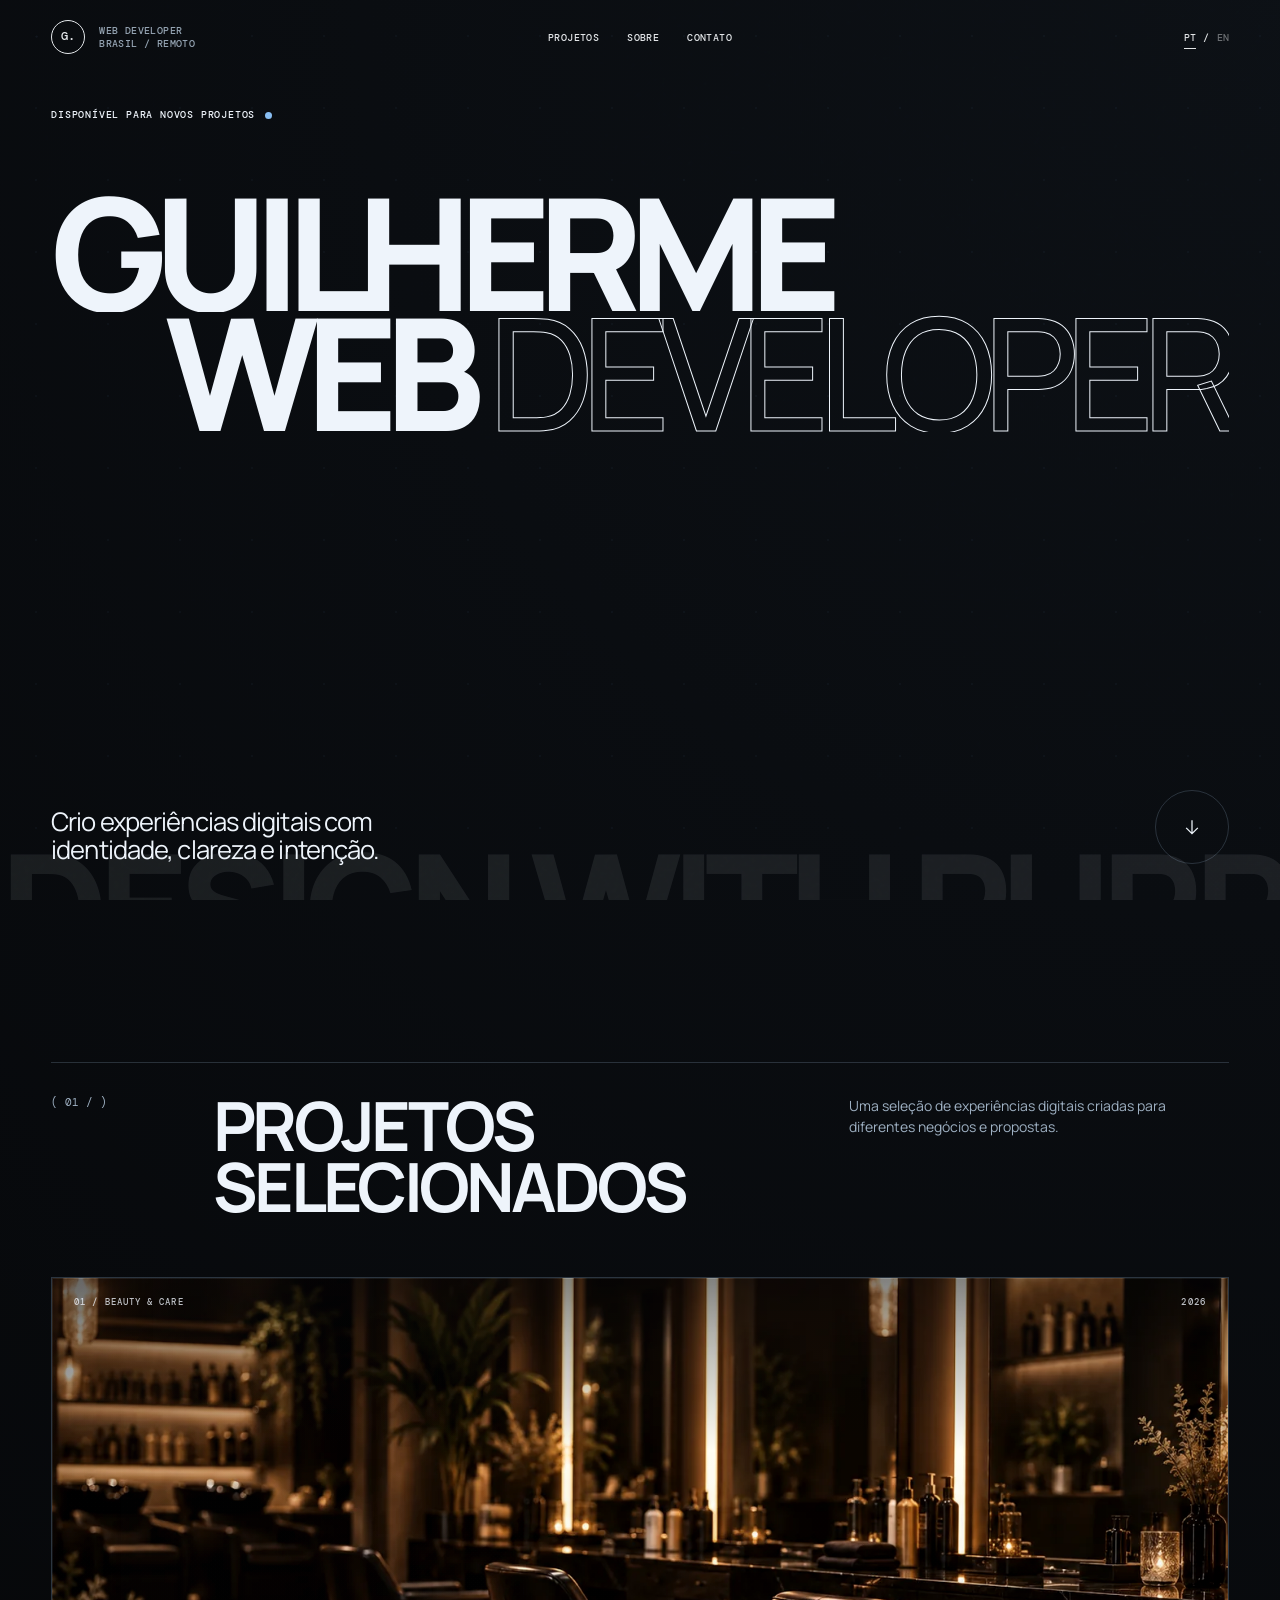
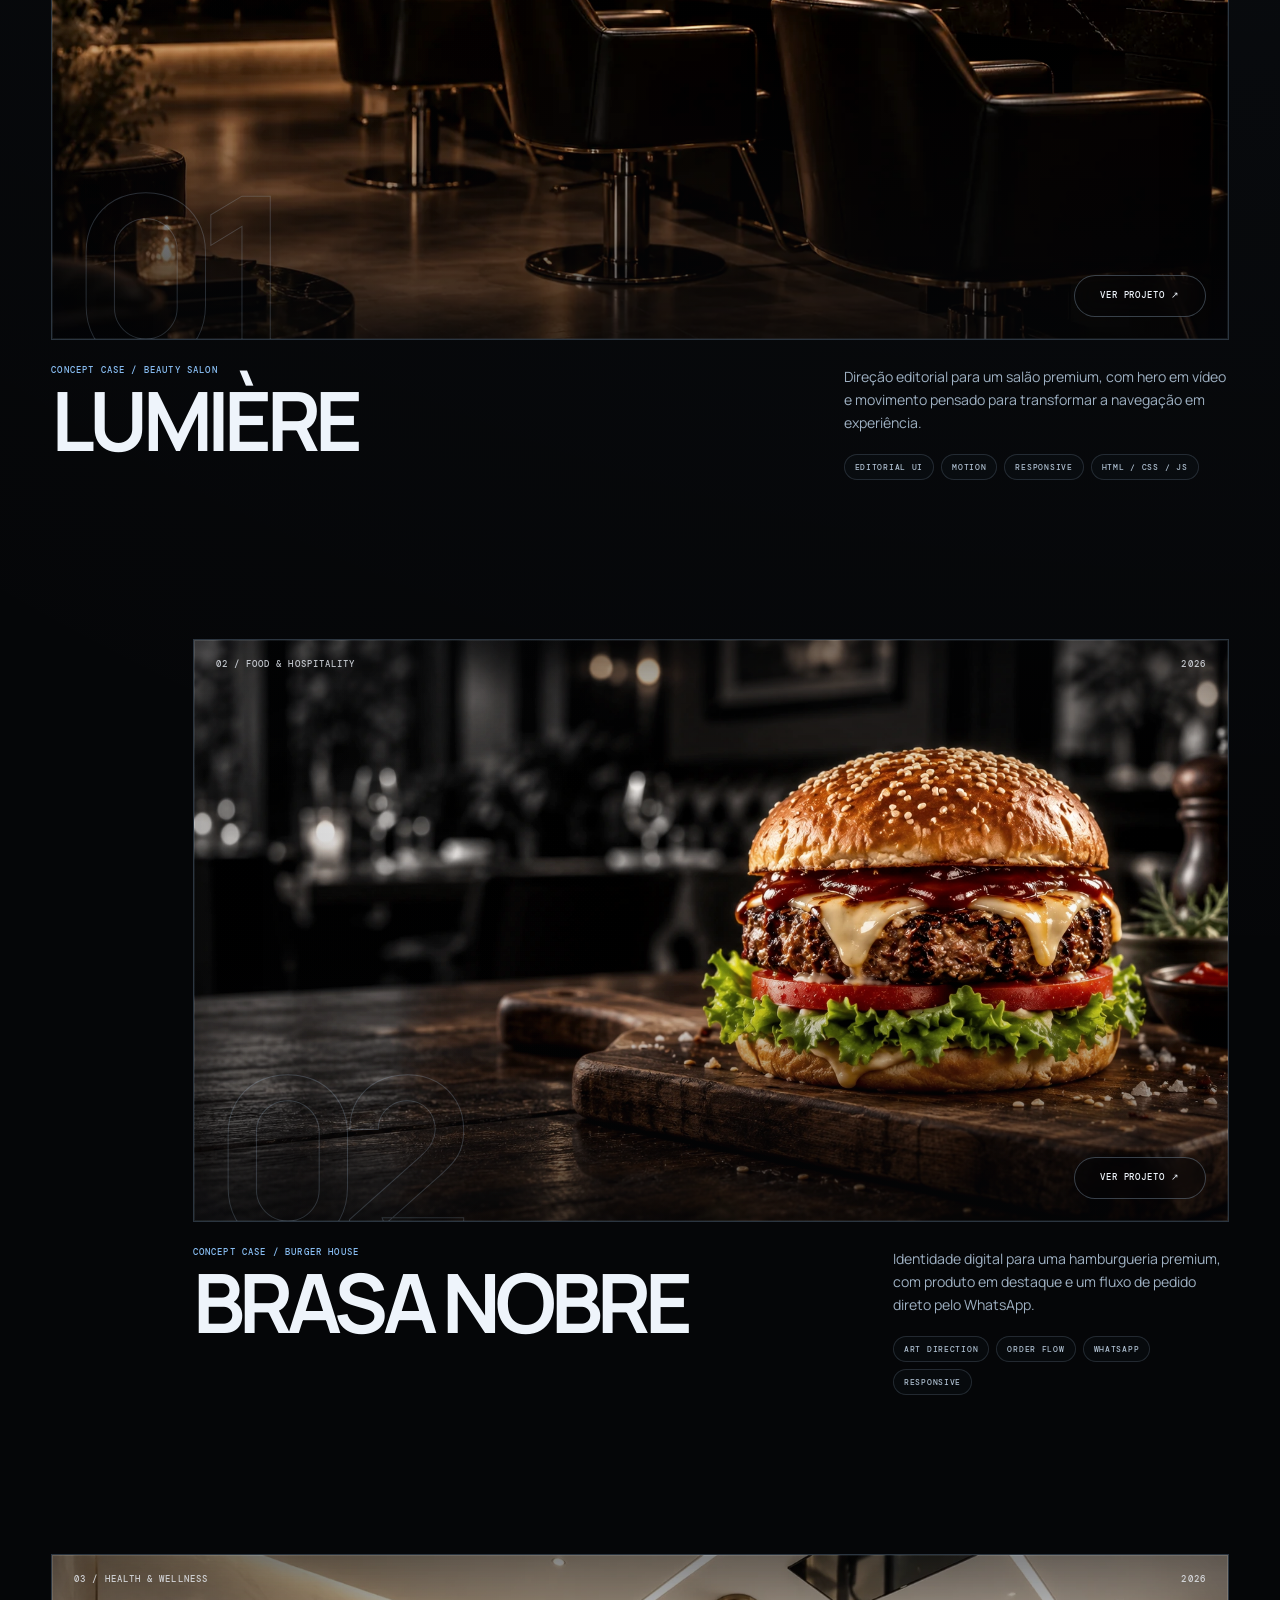
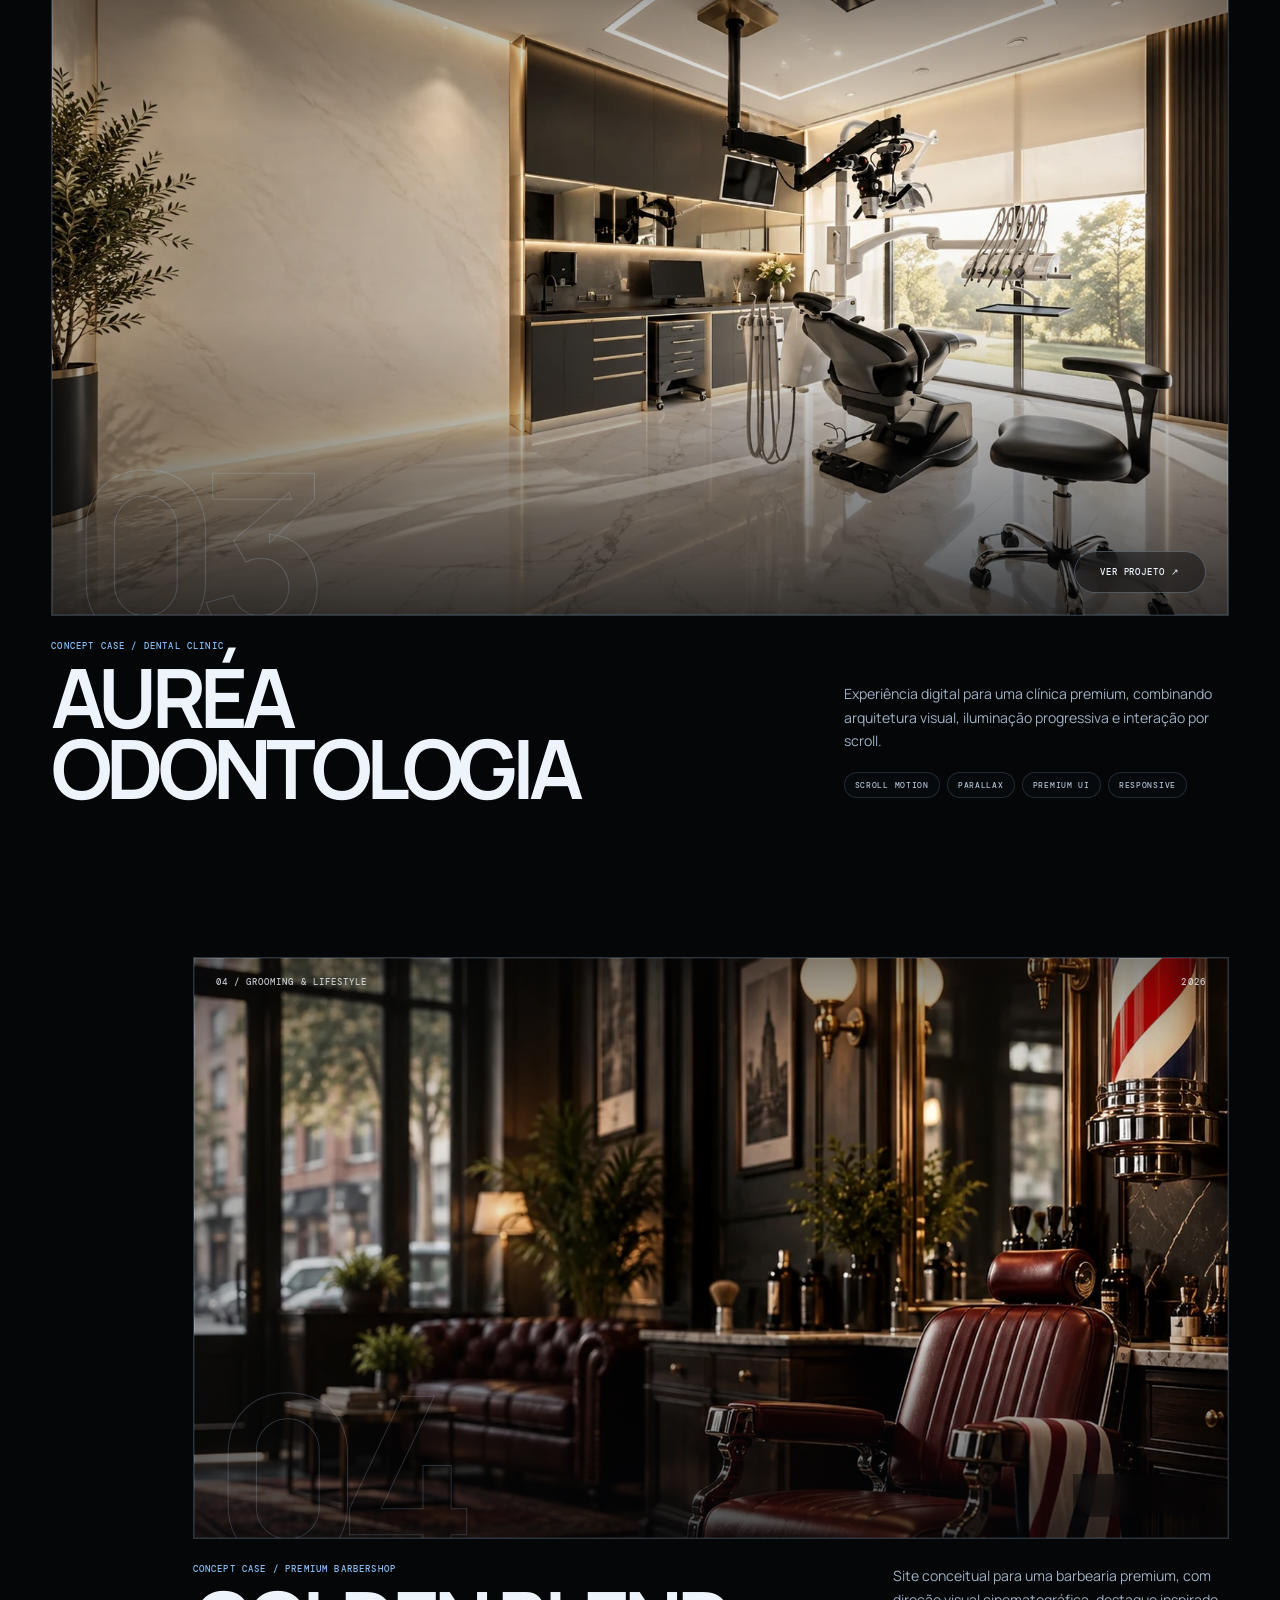
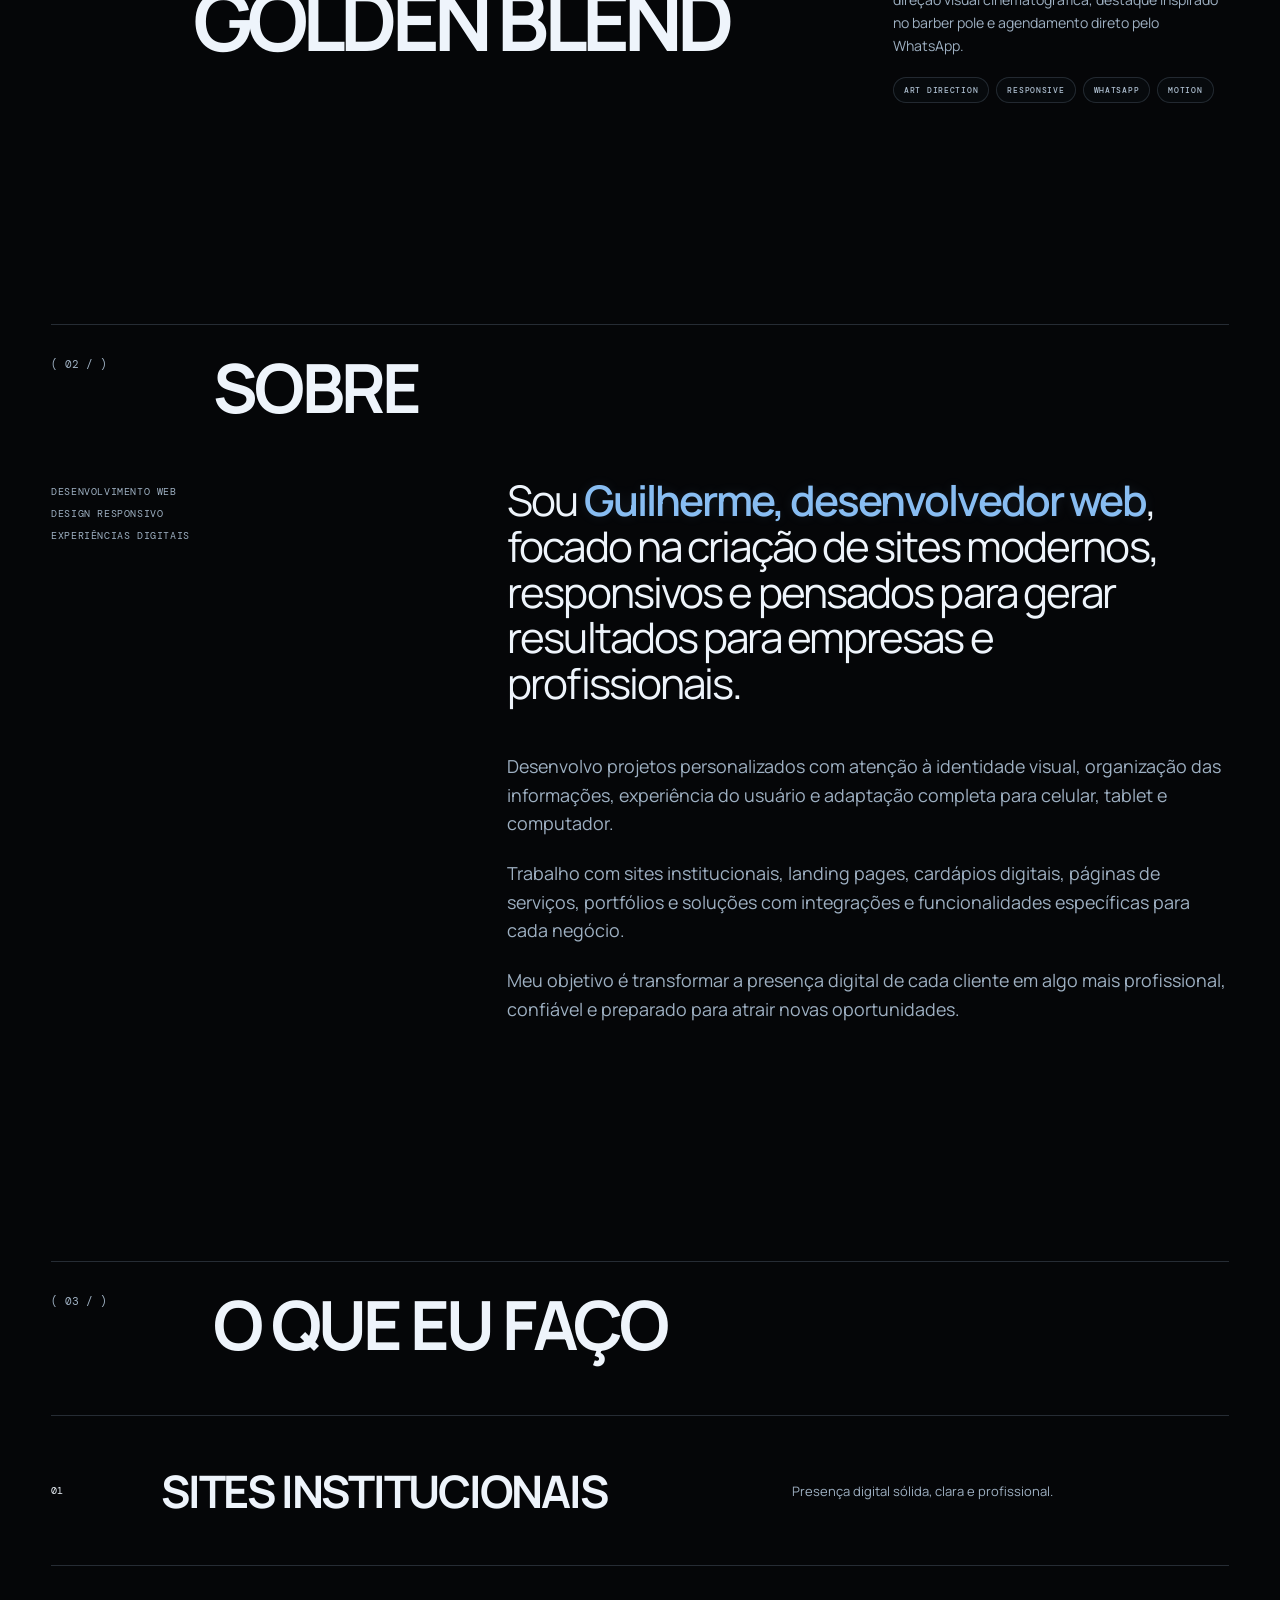
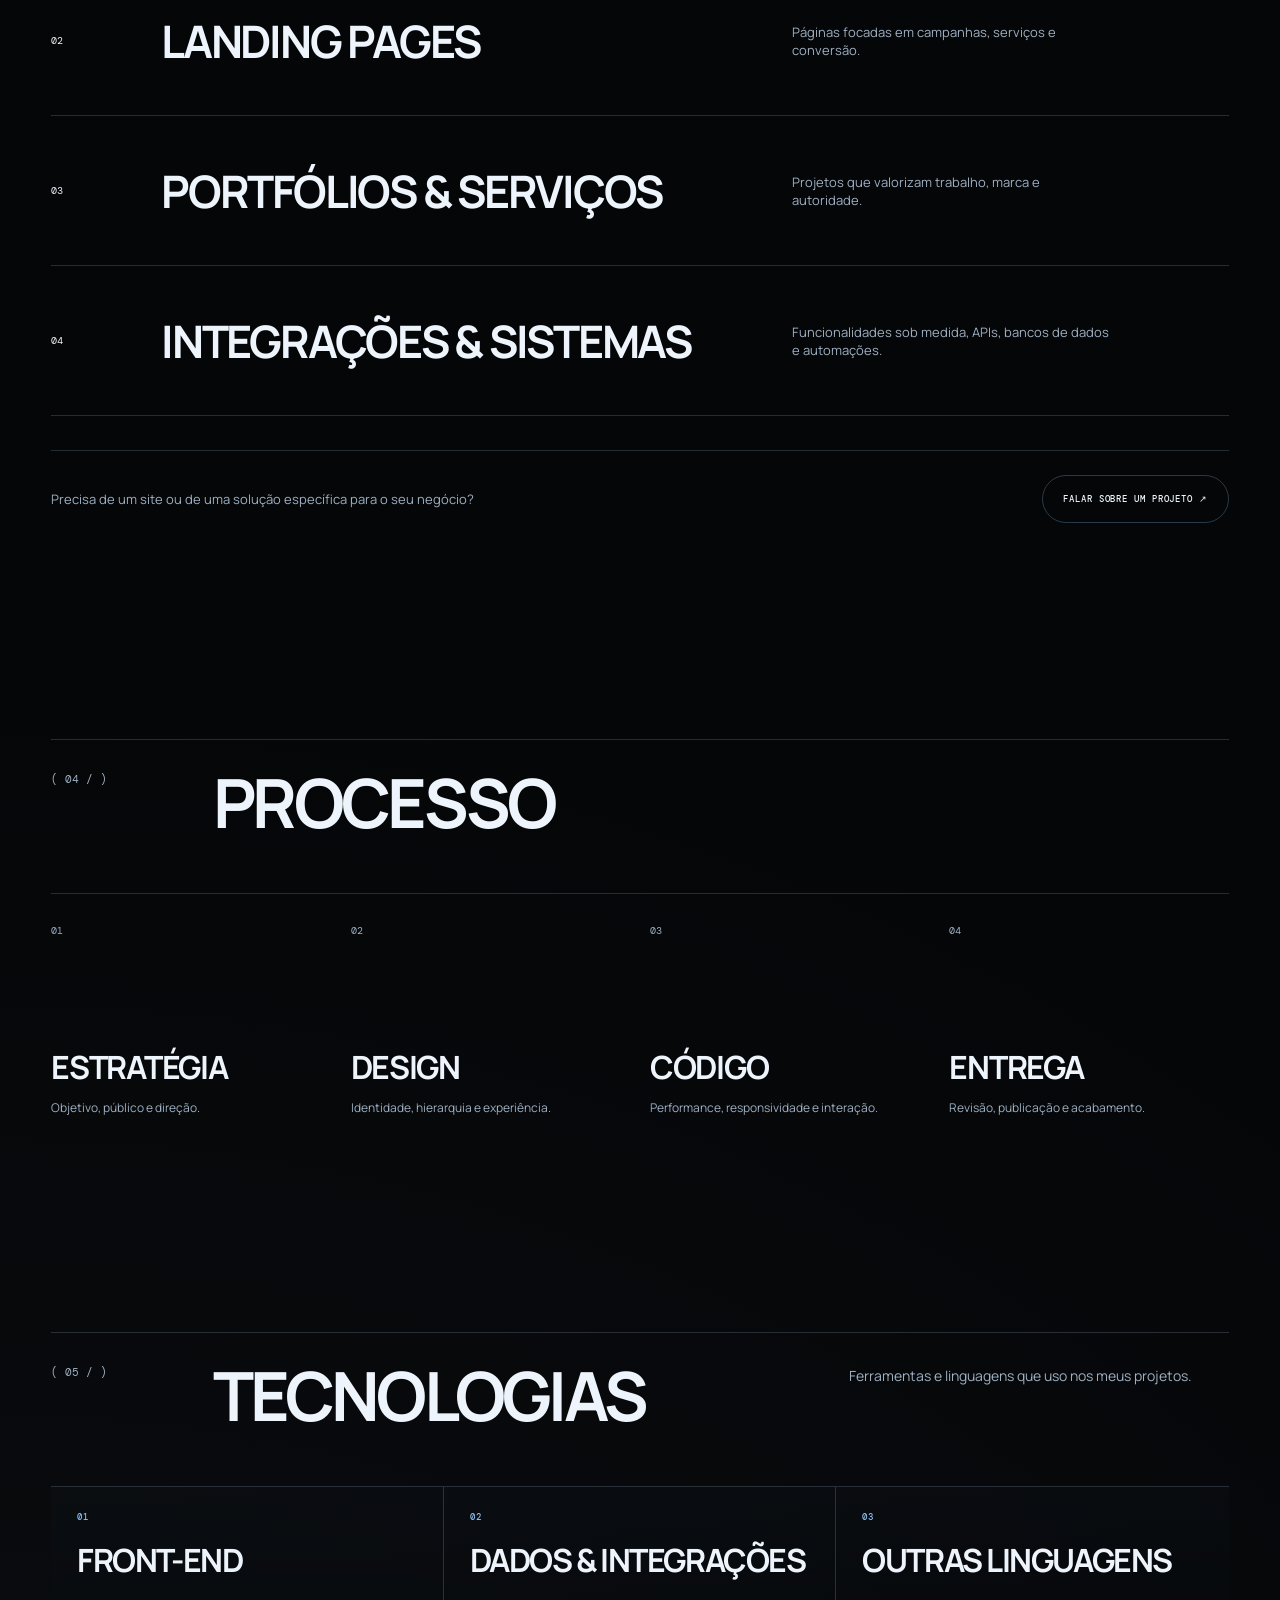
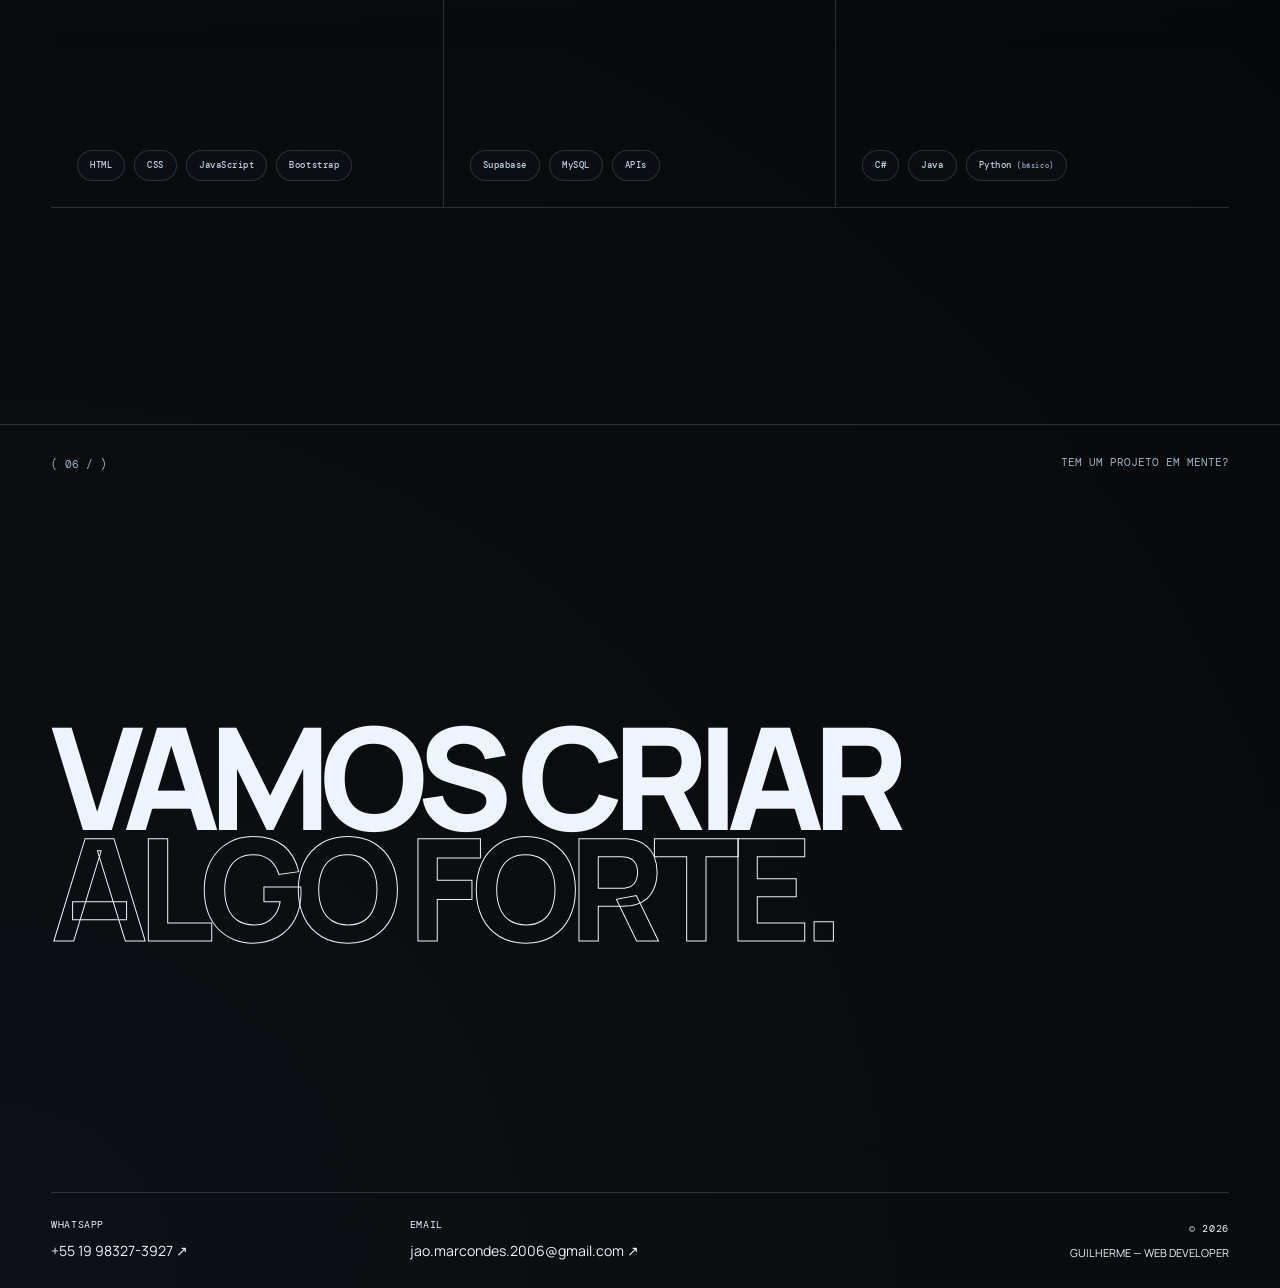
==== commit 1835c029: "Update favicon links to use PNG format" ====
--- a/index.html
+++ b/index.html
@@ -2,7 +2,8 @@
 <html lang="pt-BR">
 <head>
   <meta charset="UTF-8" />
-  <link rel="icon" type="image/png" href="assets/favicon.png">
+   <link rel="icon" type="image/png" href="./assets/favicon.png?v=5">
+   <link rel="shortcut icon" type="image/png" href="./assets/favicon.png?v=5">
   <meta name="viewport" content="width=device-width, initial-scale=1.0" />
   <meta name="description" content="Portfólio de Guilherme, desenvolvedor web especializado em sites modernos, responsivos e orientados a resultados." />
   <meta name="theme-color" content="#0a0a0a" />
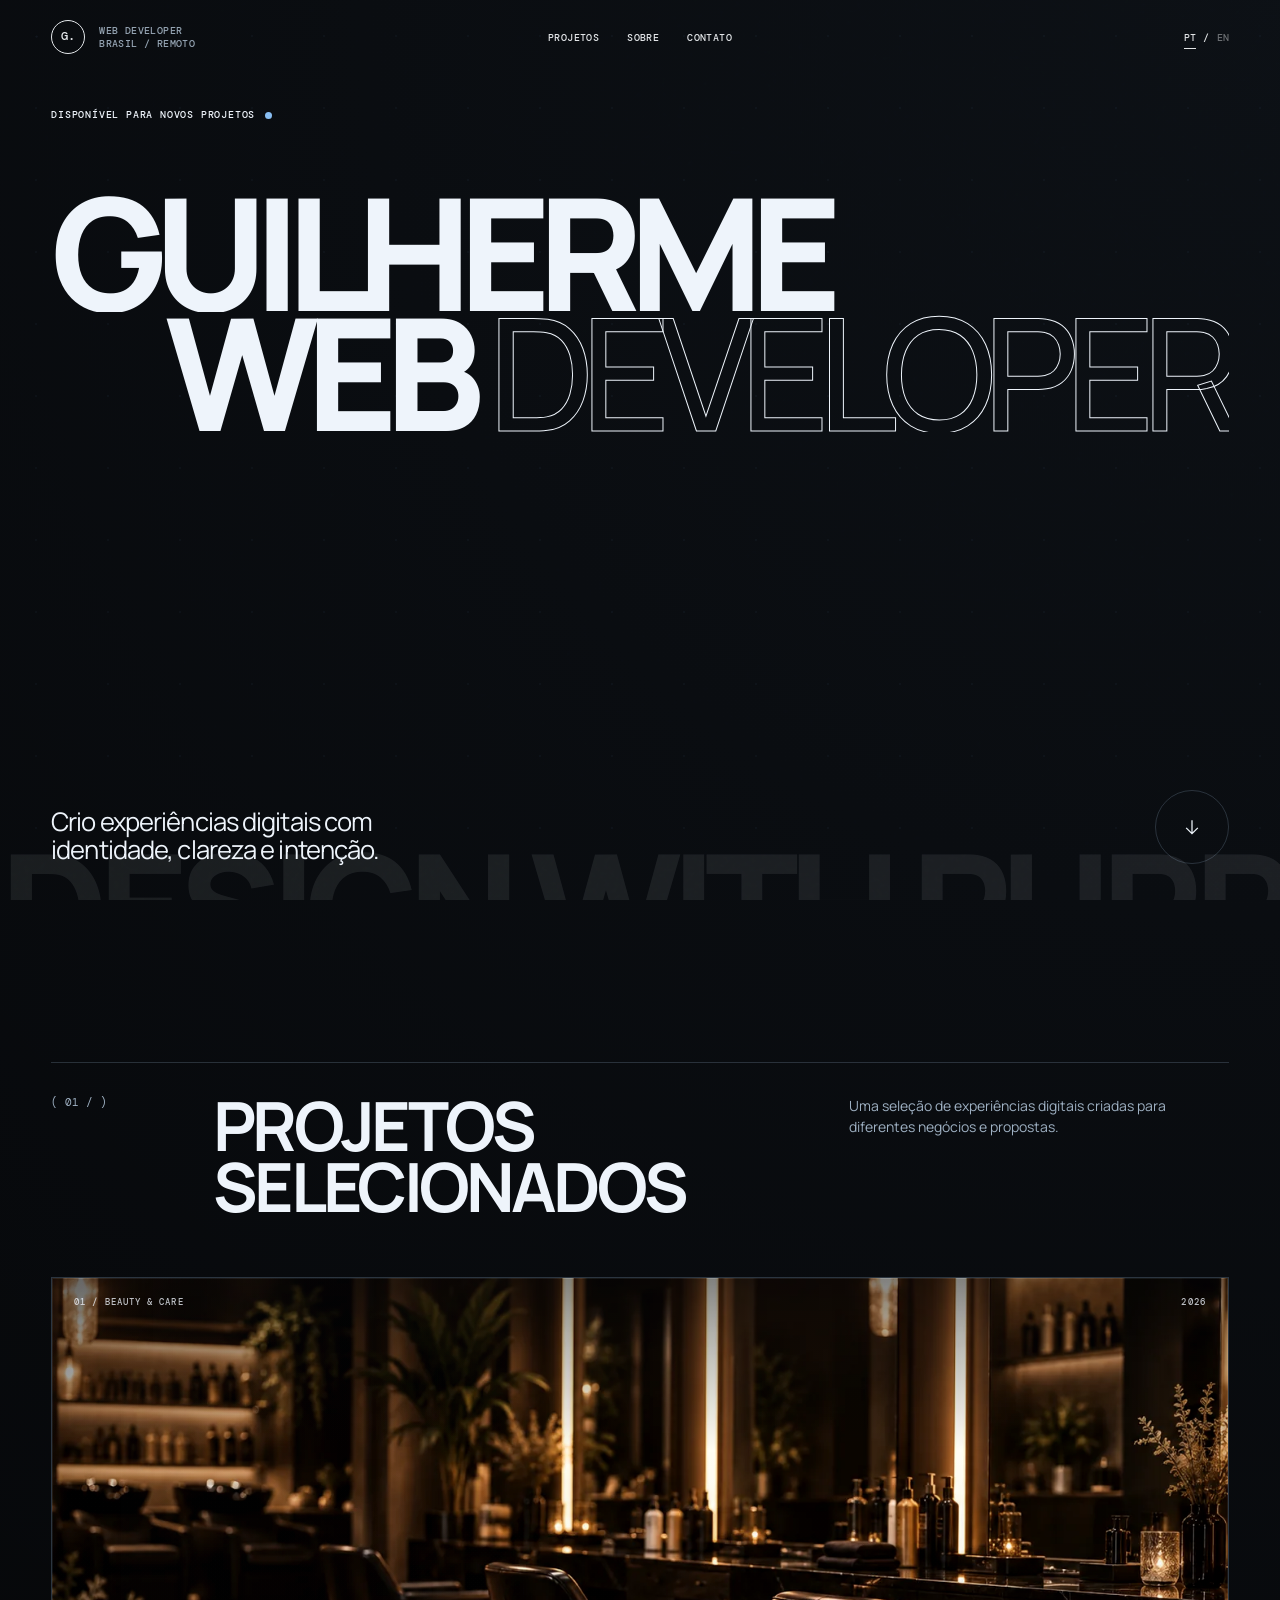
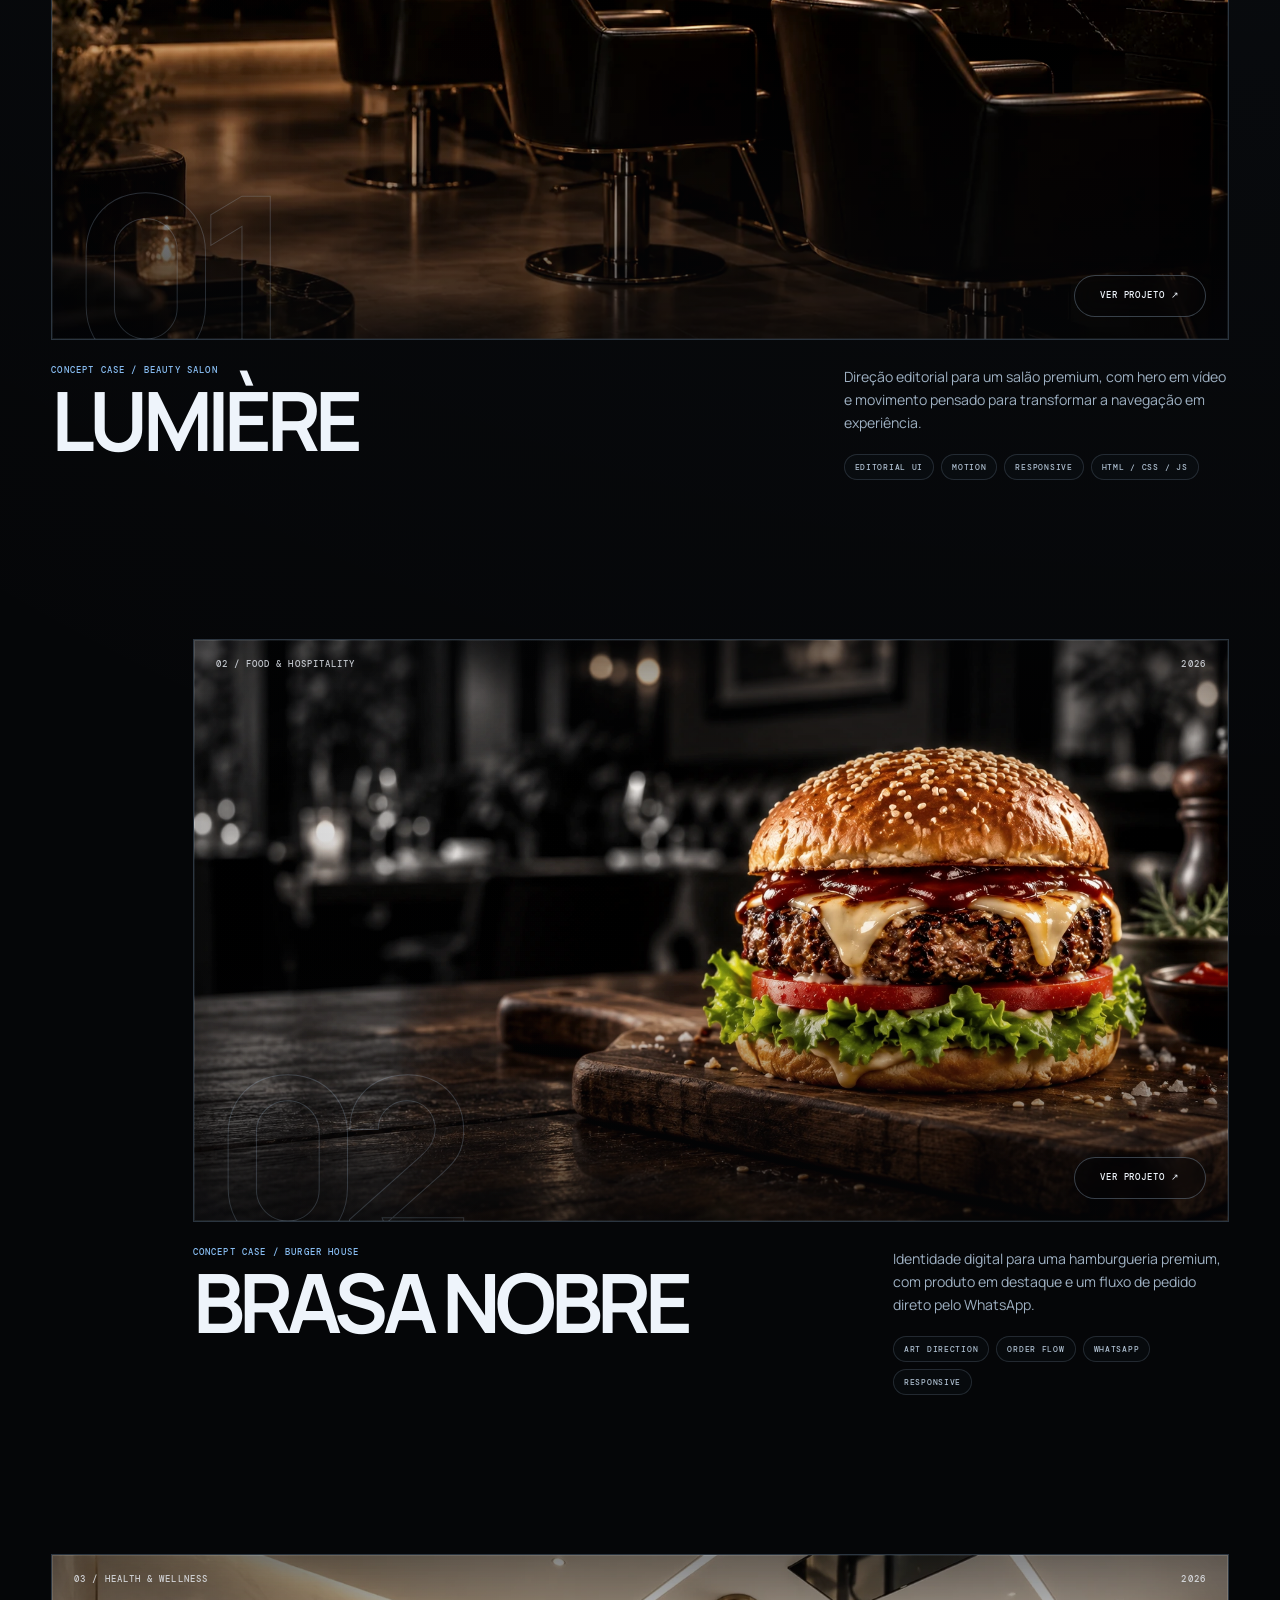
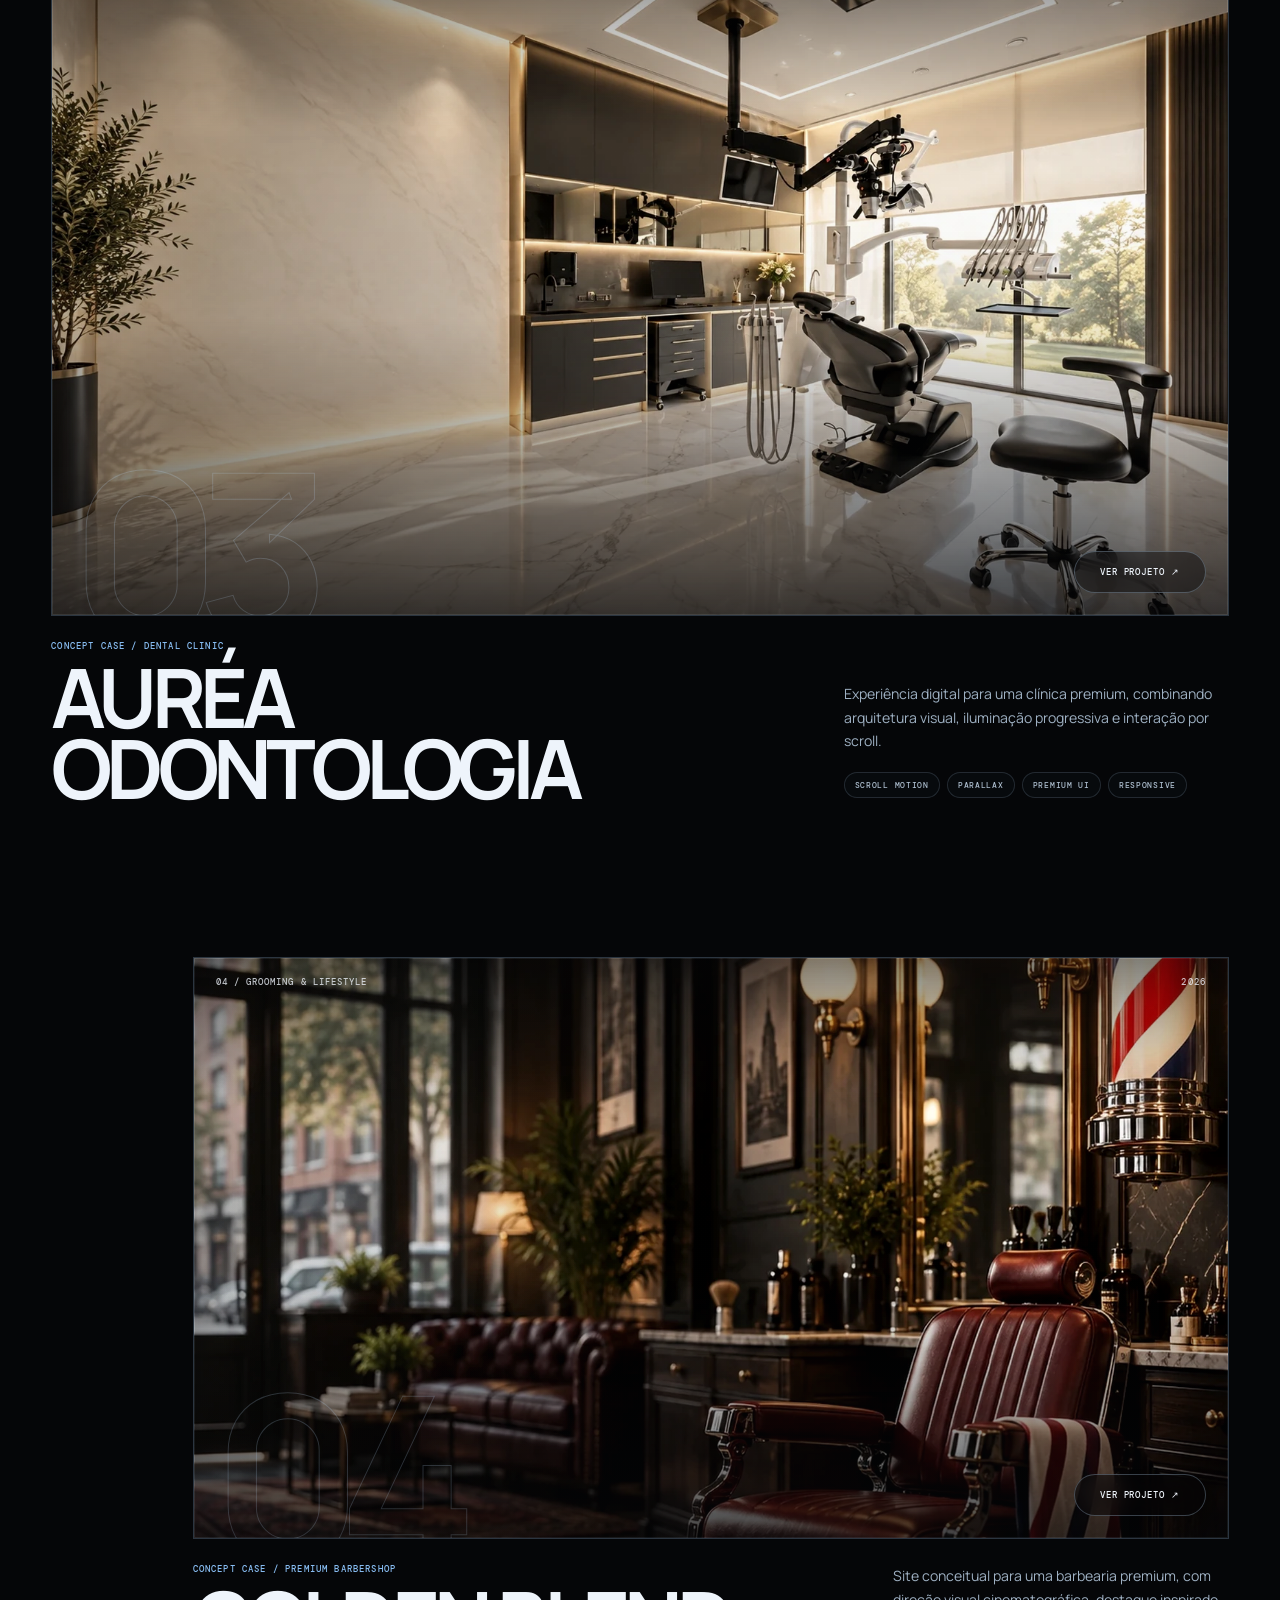
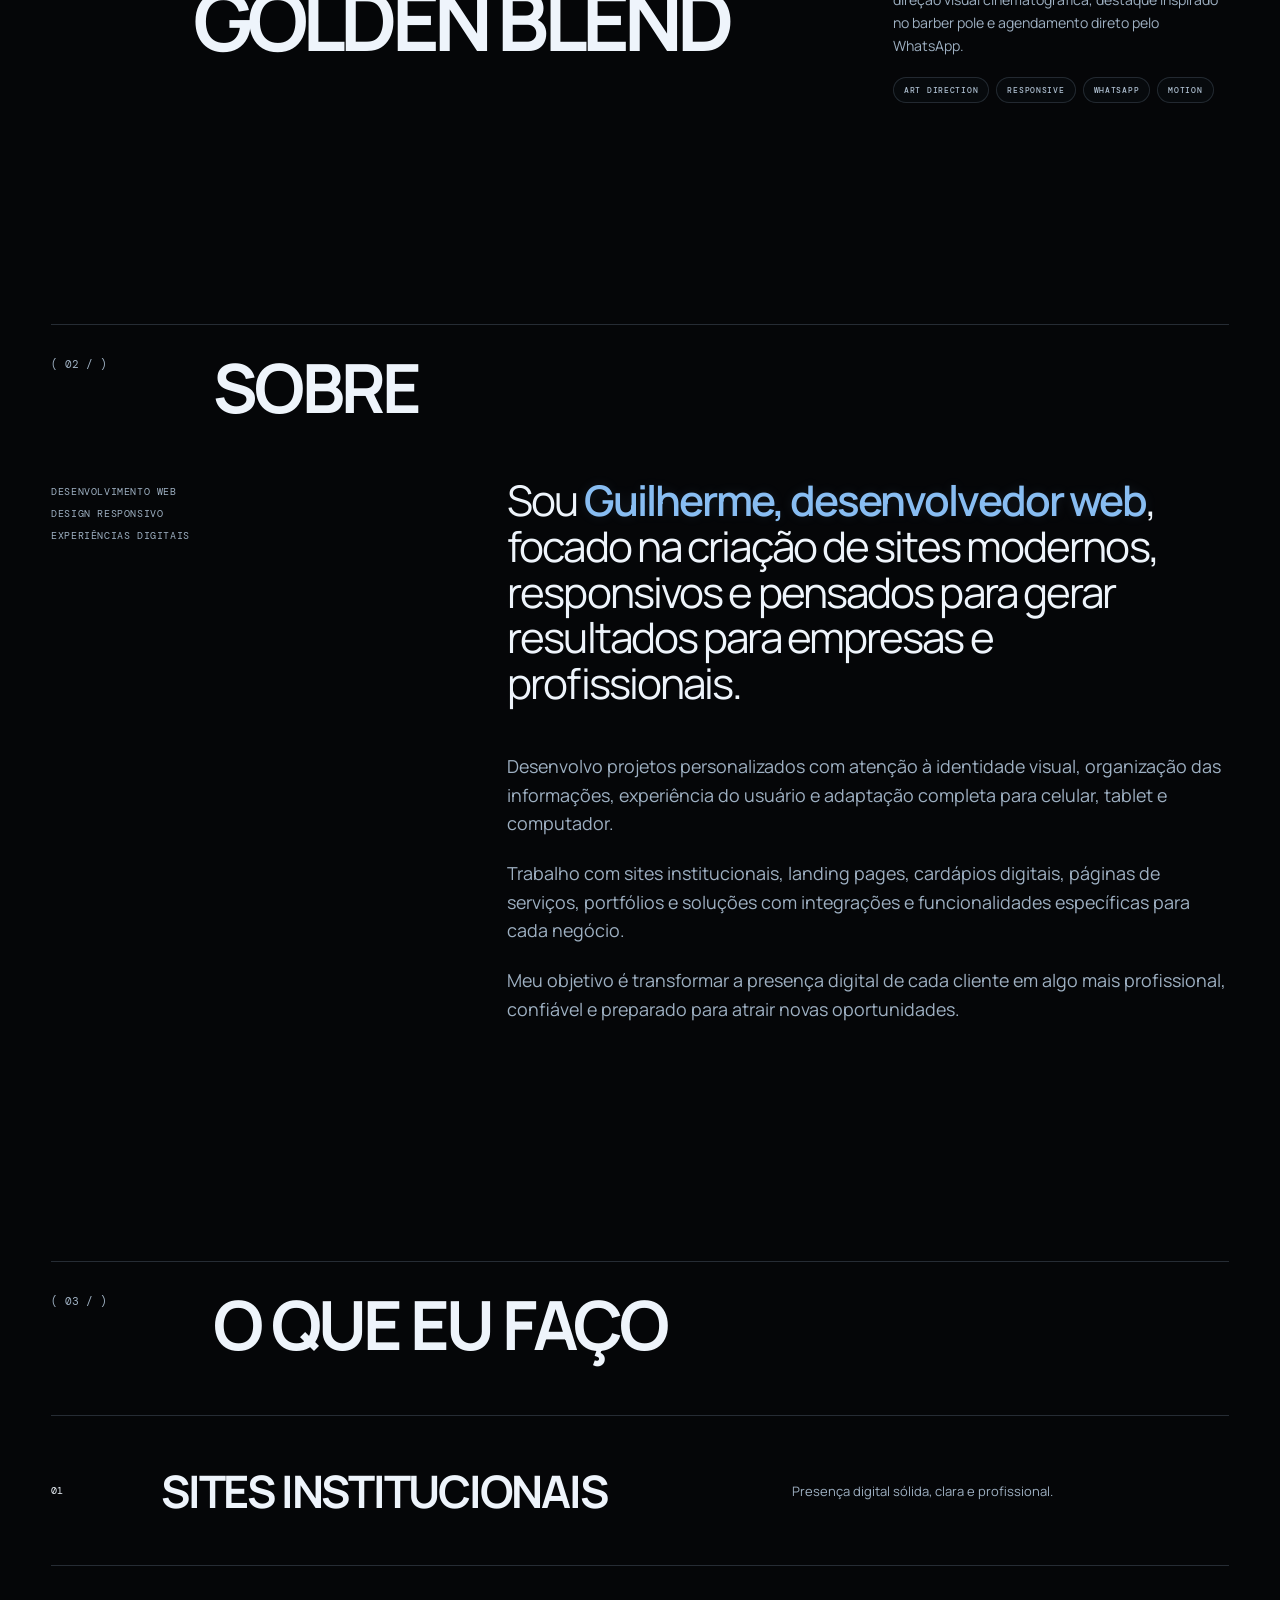
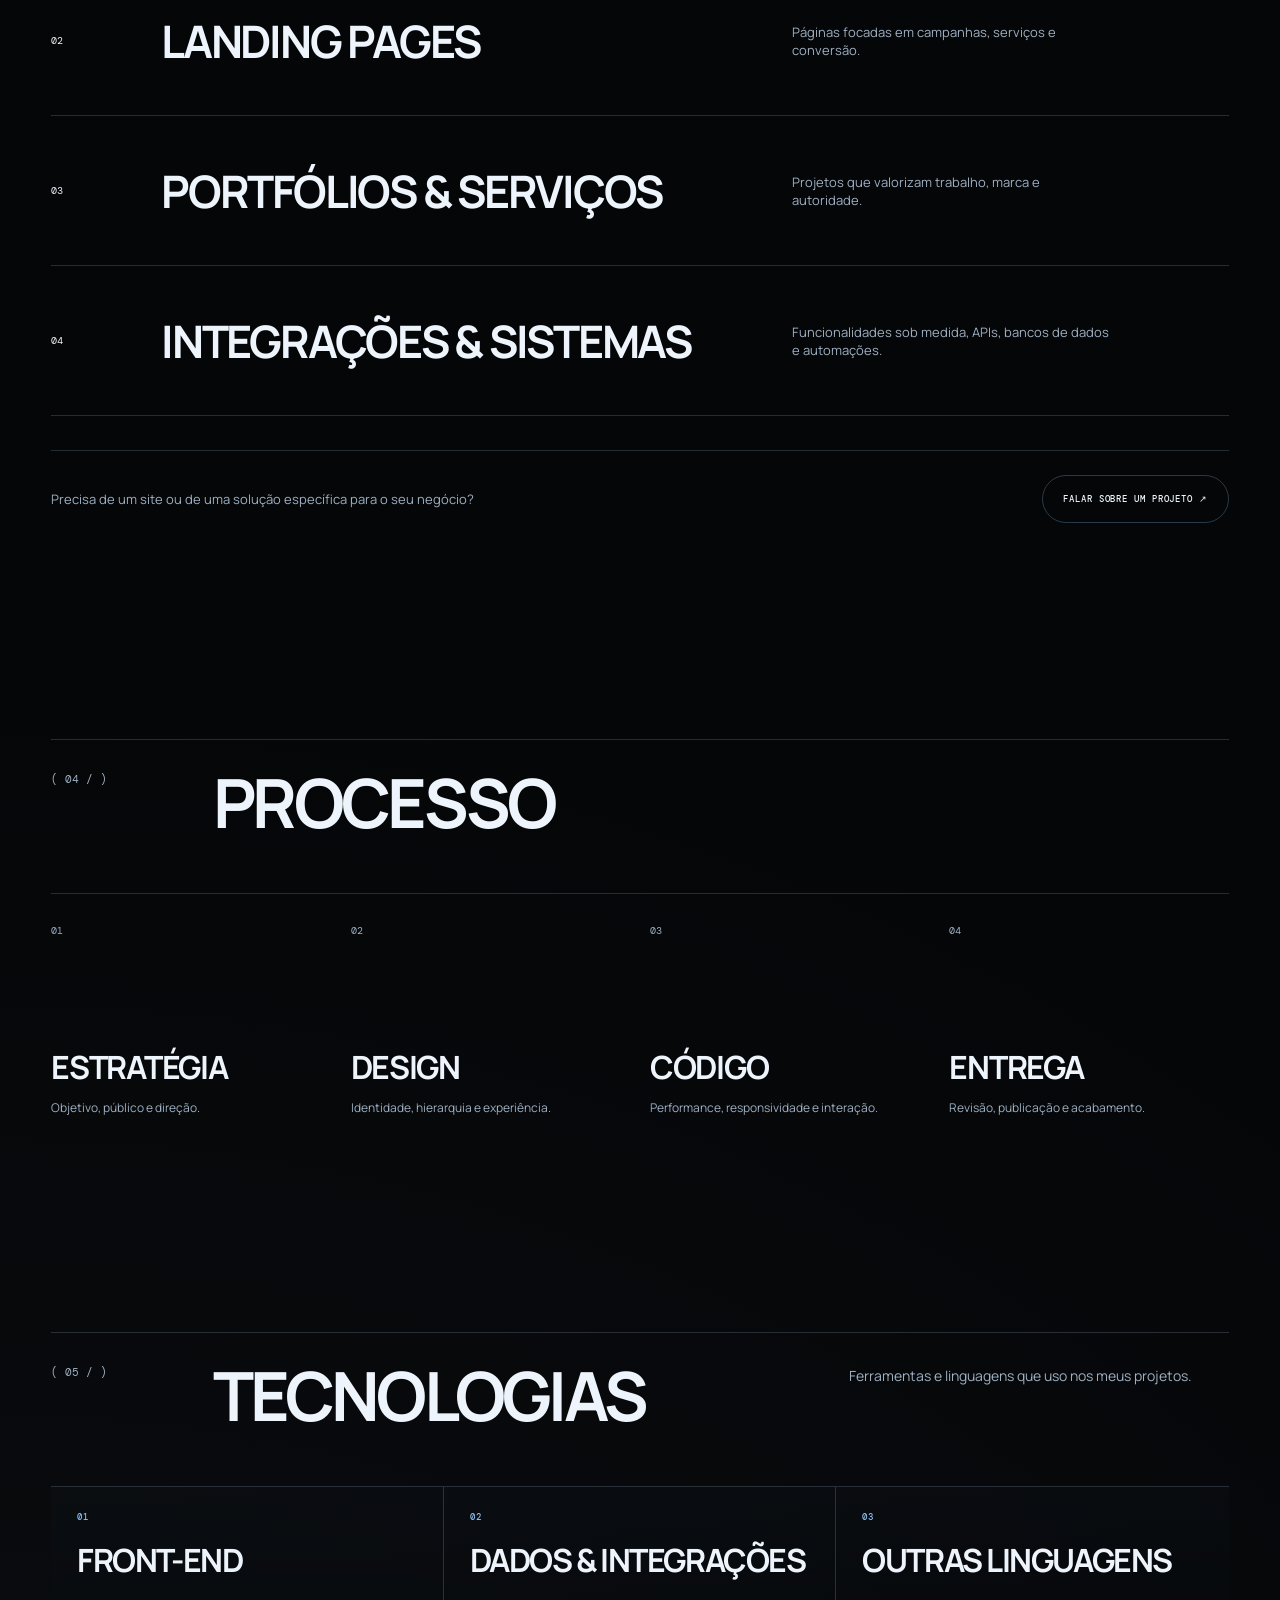
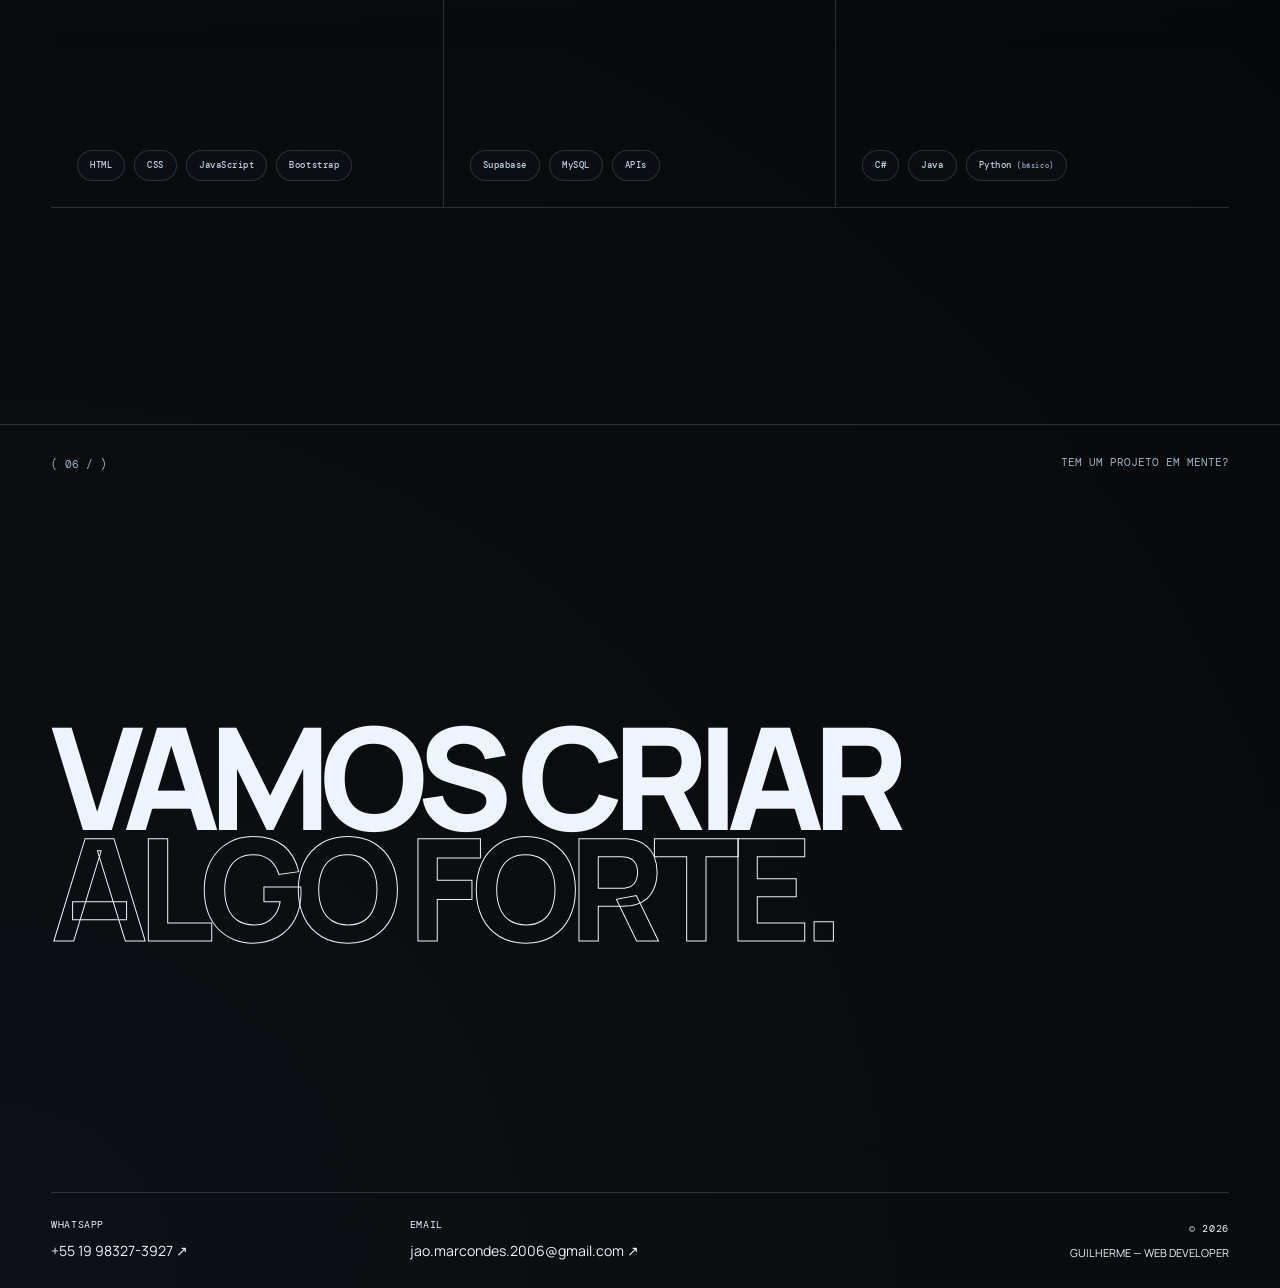
==== commit 3d6fd0e2: "Add files via upload" ====
--- a/index.html
+++ b/index.html
@@ -2,8 +2,6 @@
 <html lang="pt-BR">
 <head>
   <meta charset="UTF-8" />
-   <link rel="icon" type="image/png" href="./assets/favicon.png?v=5">
-   <link rel="shortcut icon" type="image/png" href="./assets/favicon.png?v=5">
   <meta name="viewport" content="width=device-width, initial-scale=1.0" />
   <meta name="description" content="Portfólio de Guilherme, desenvolvedor web especializado em sites modernos, responsivos e orientados a resultados." />
   <meta name="theme-color" content="#0a0a0a" />
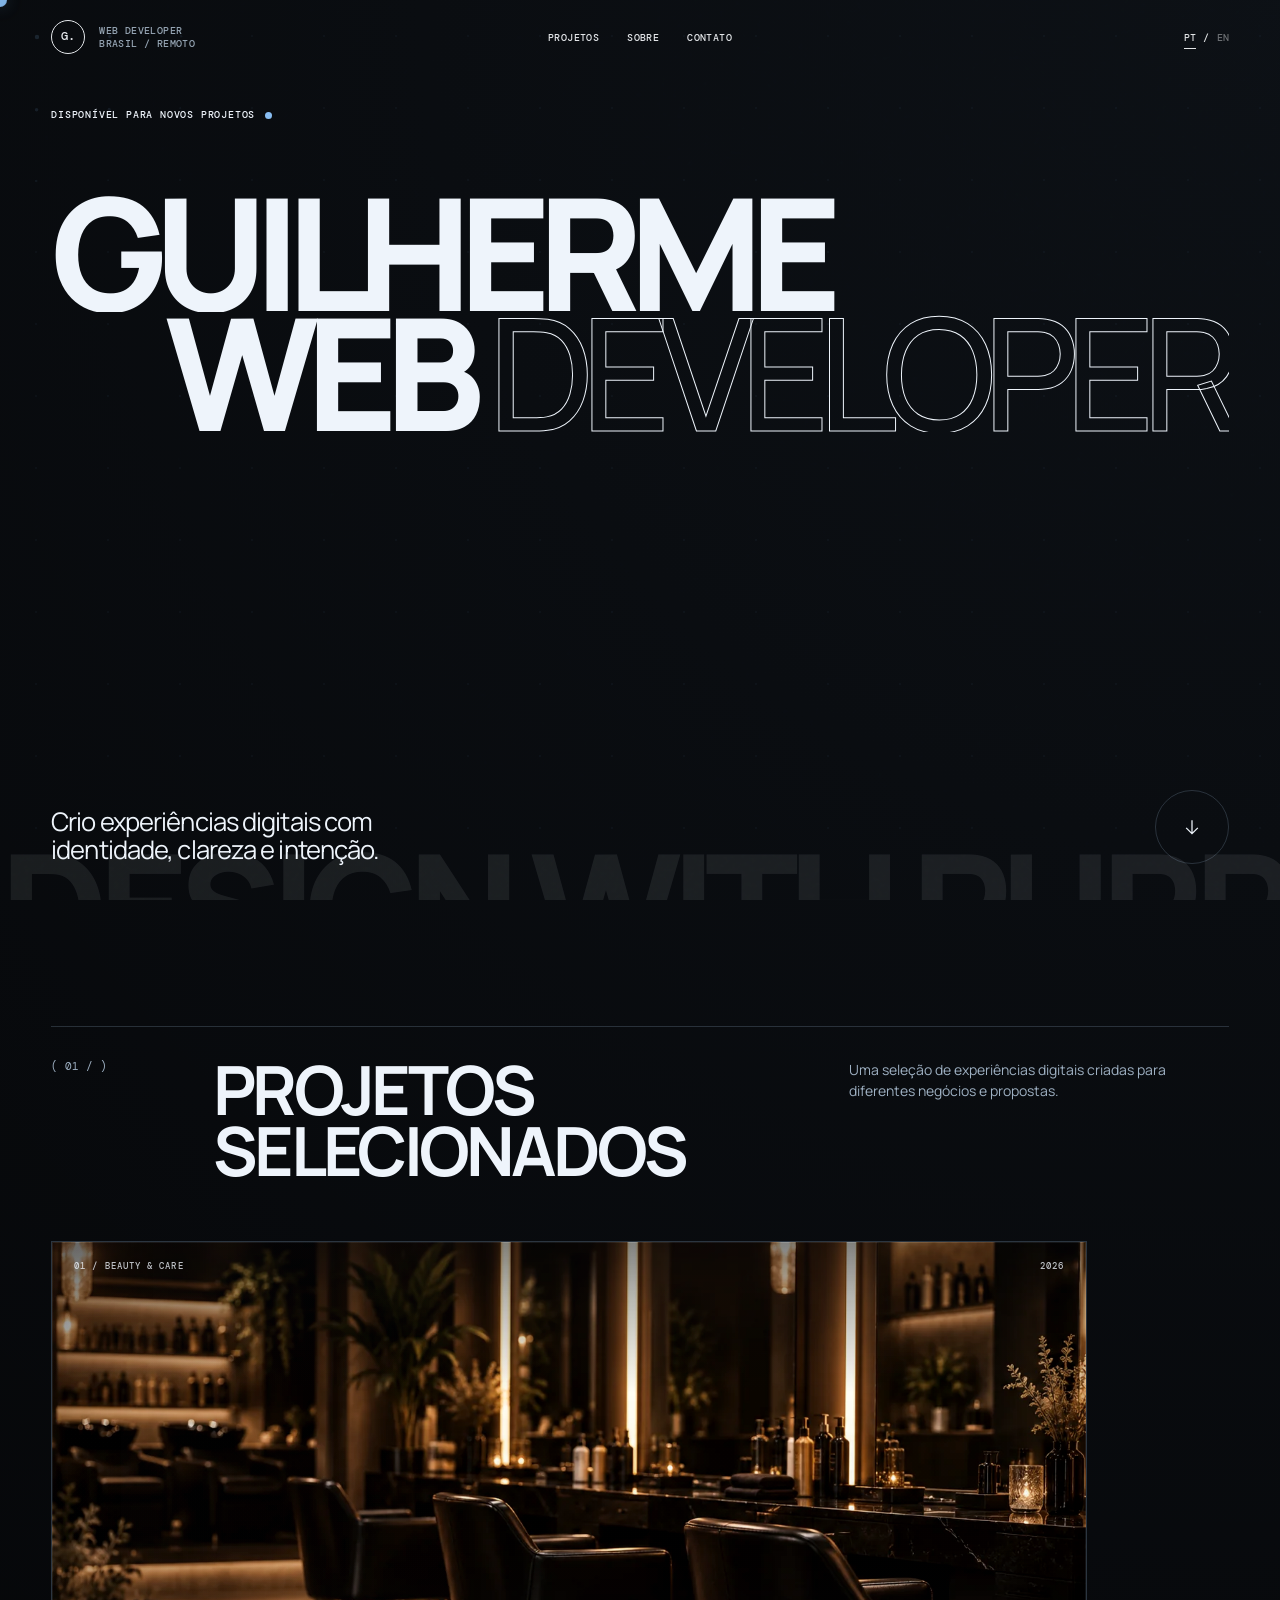
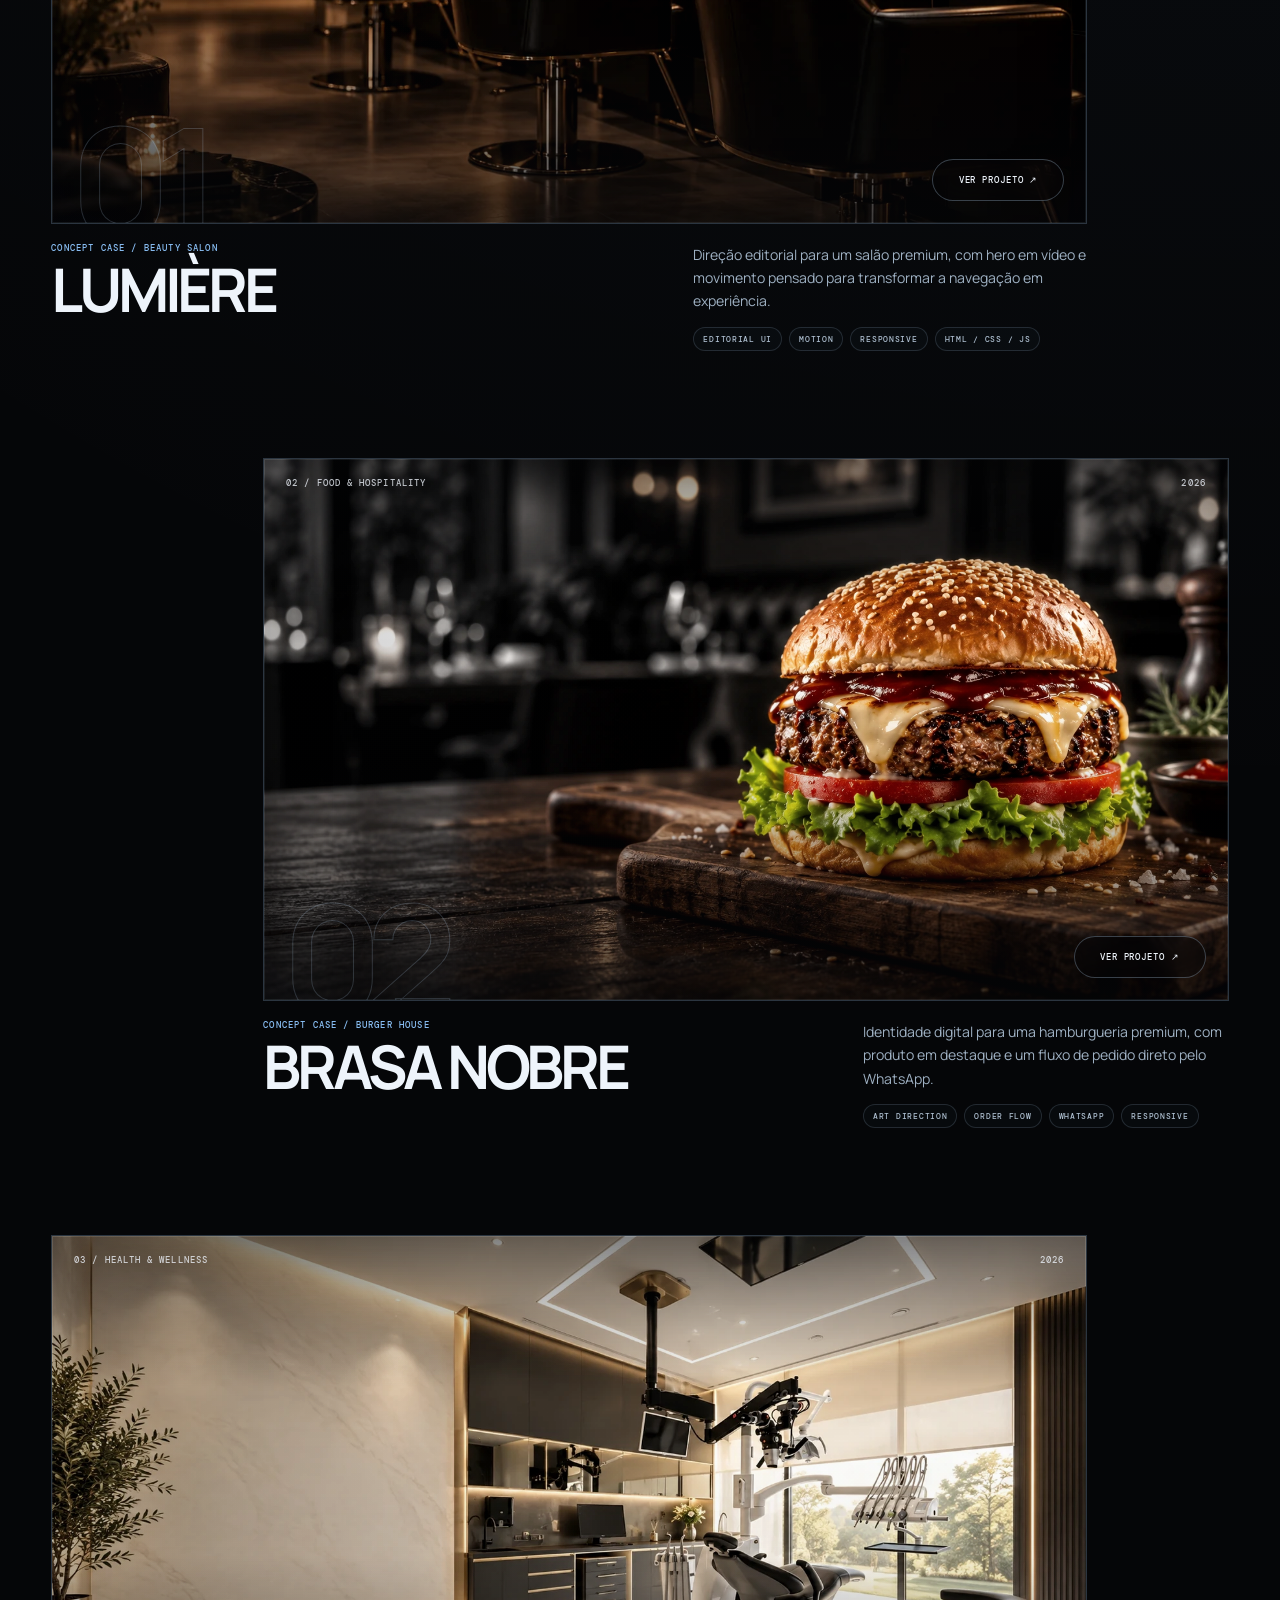
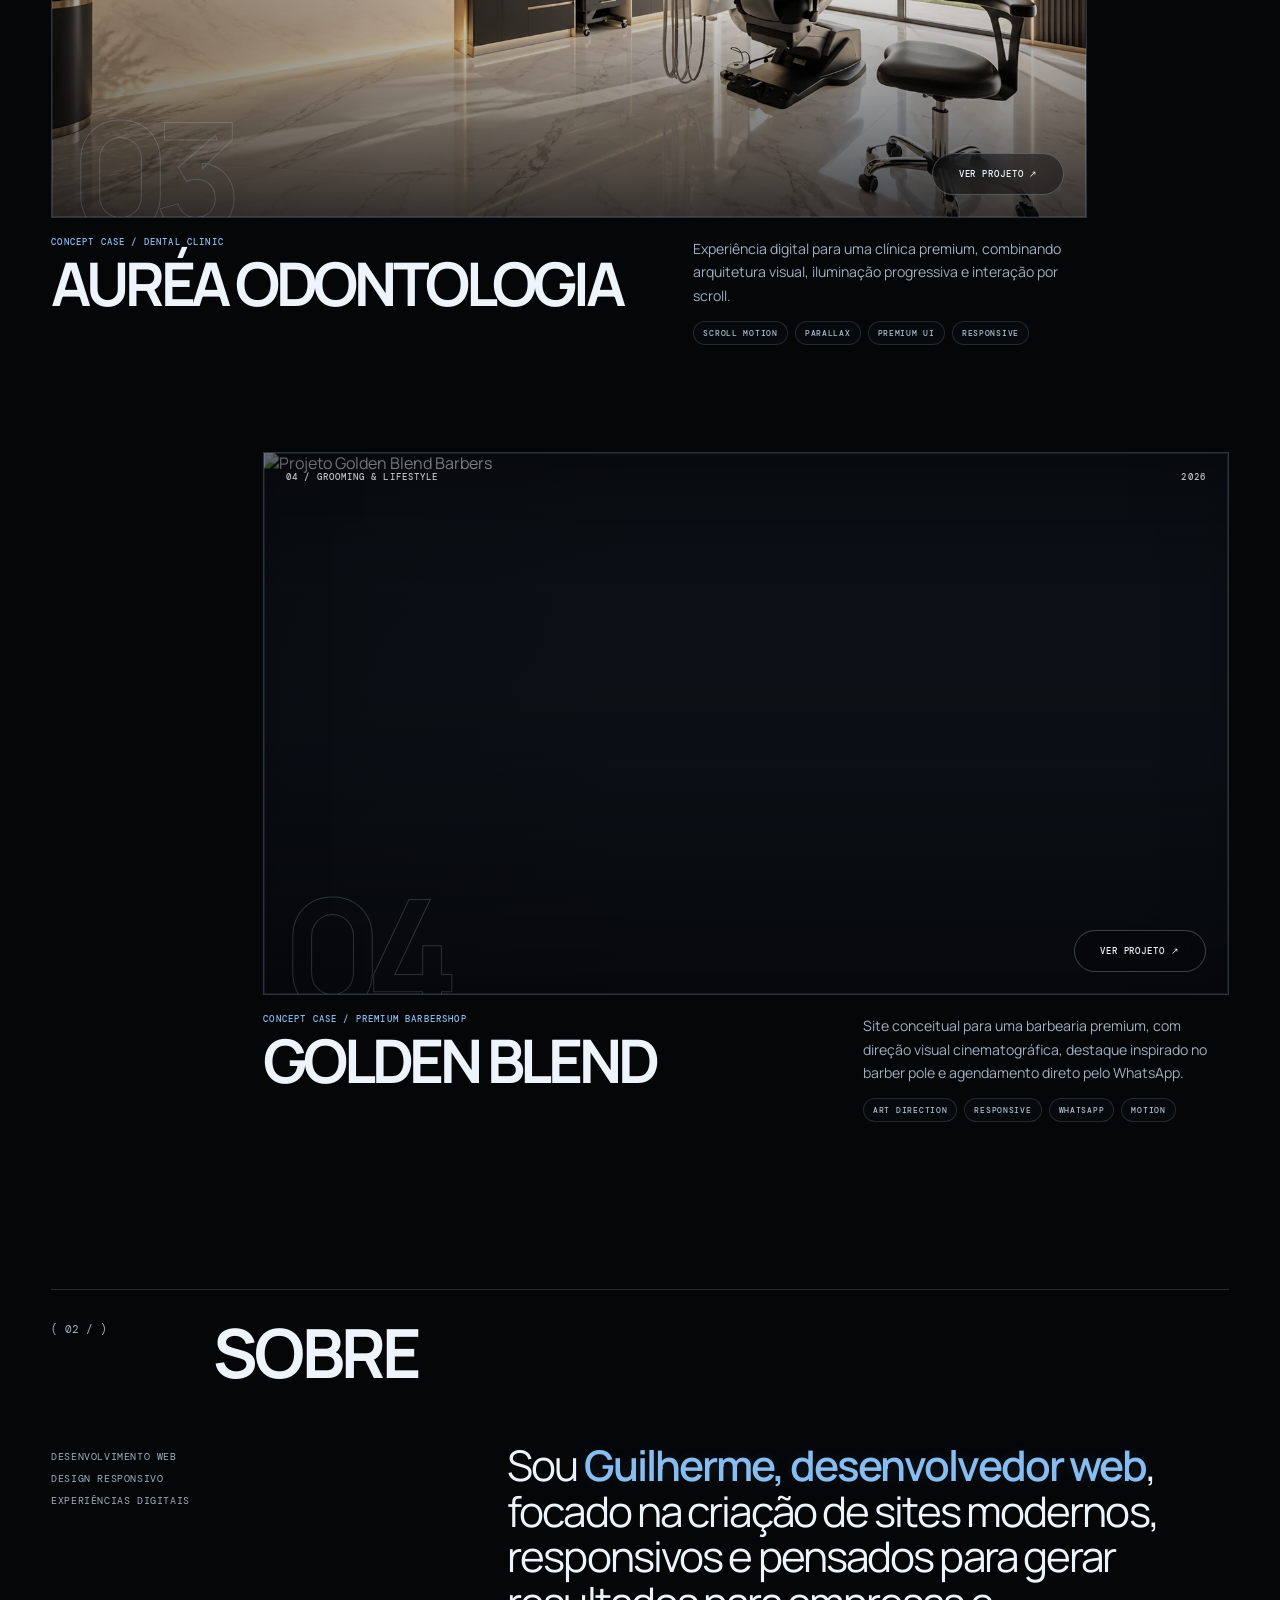
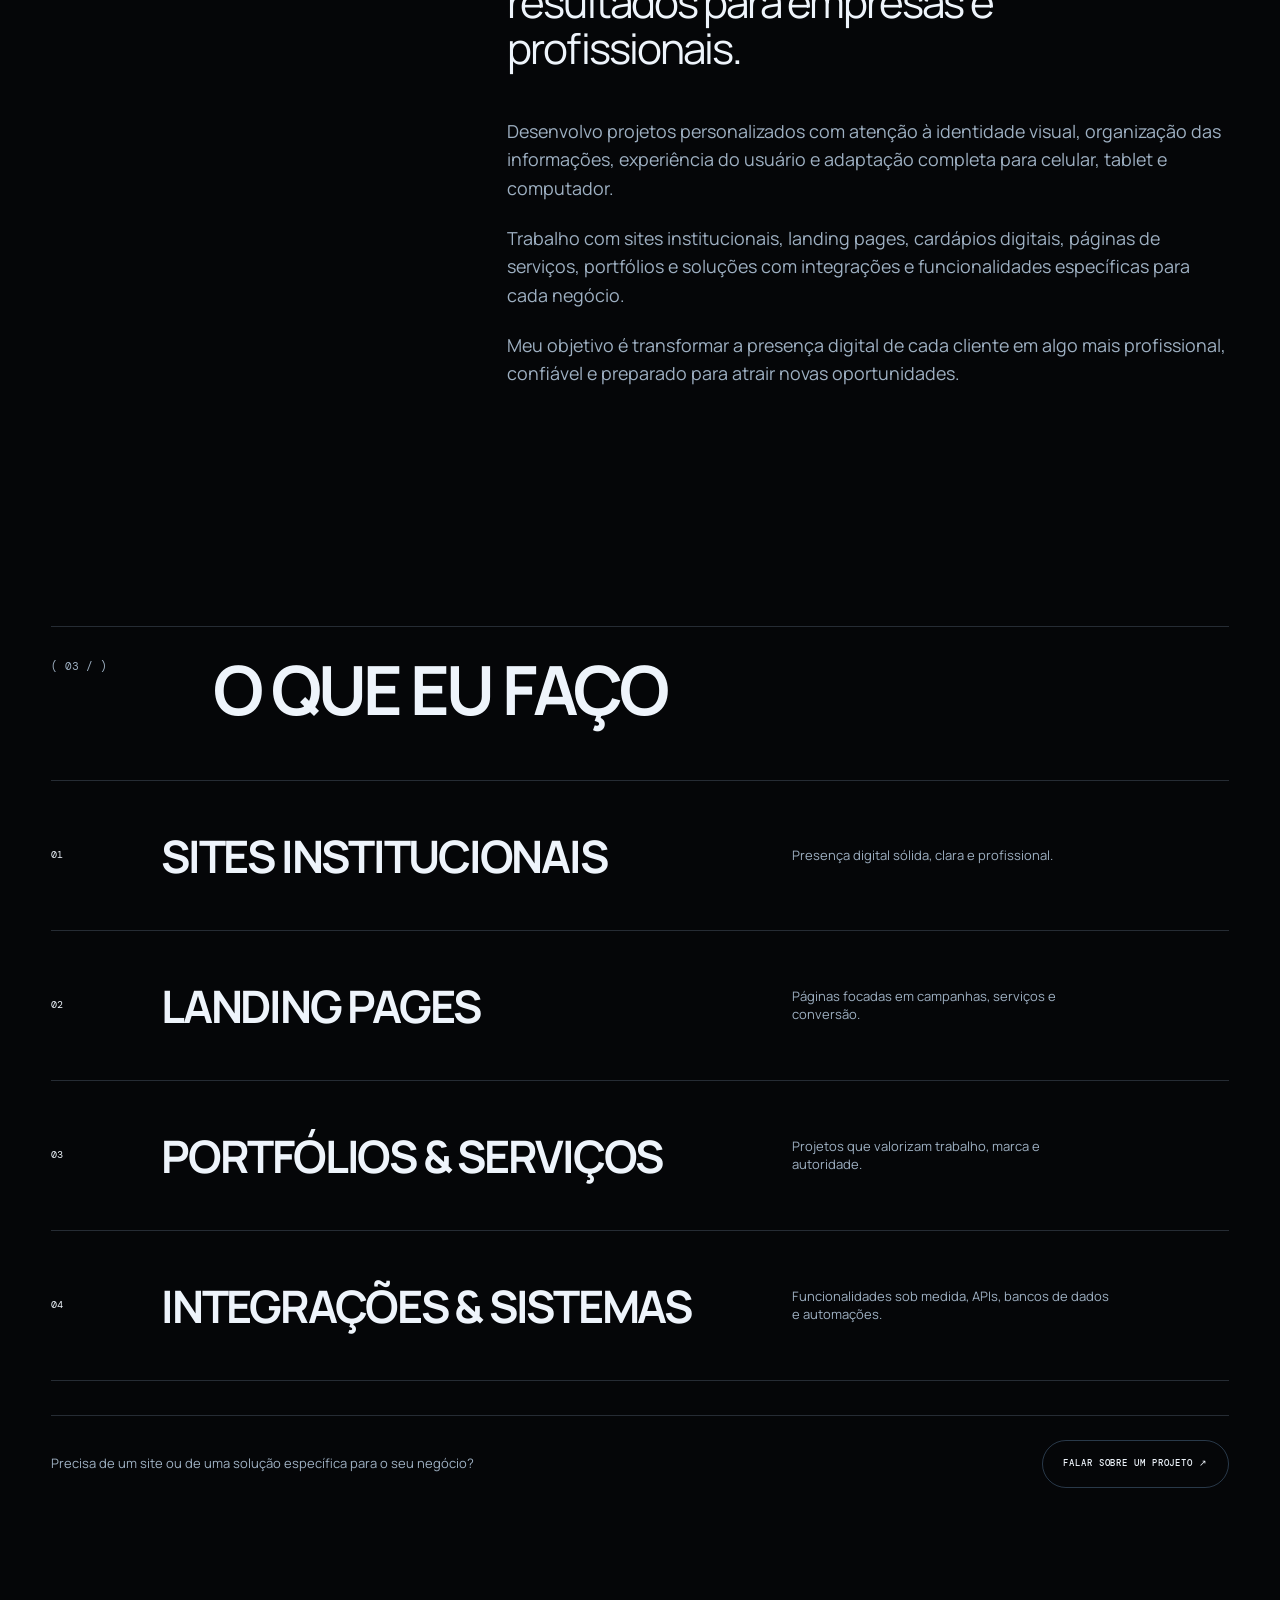
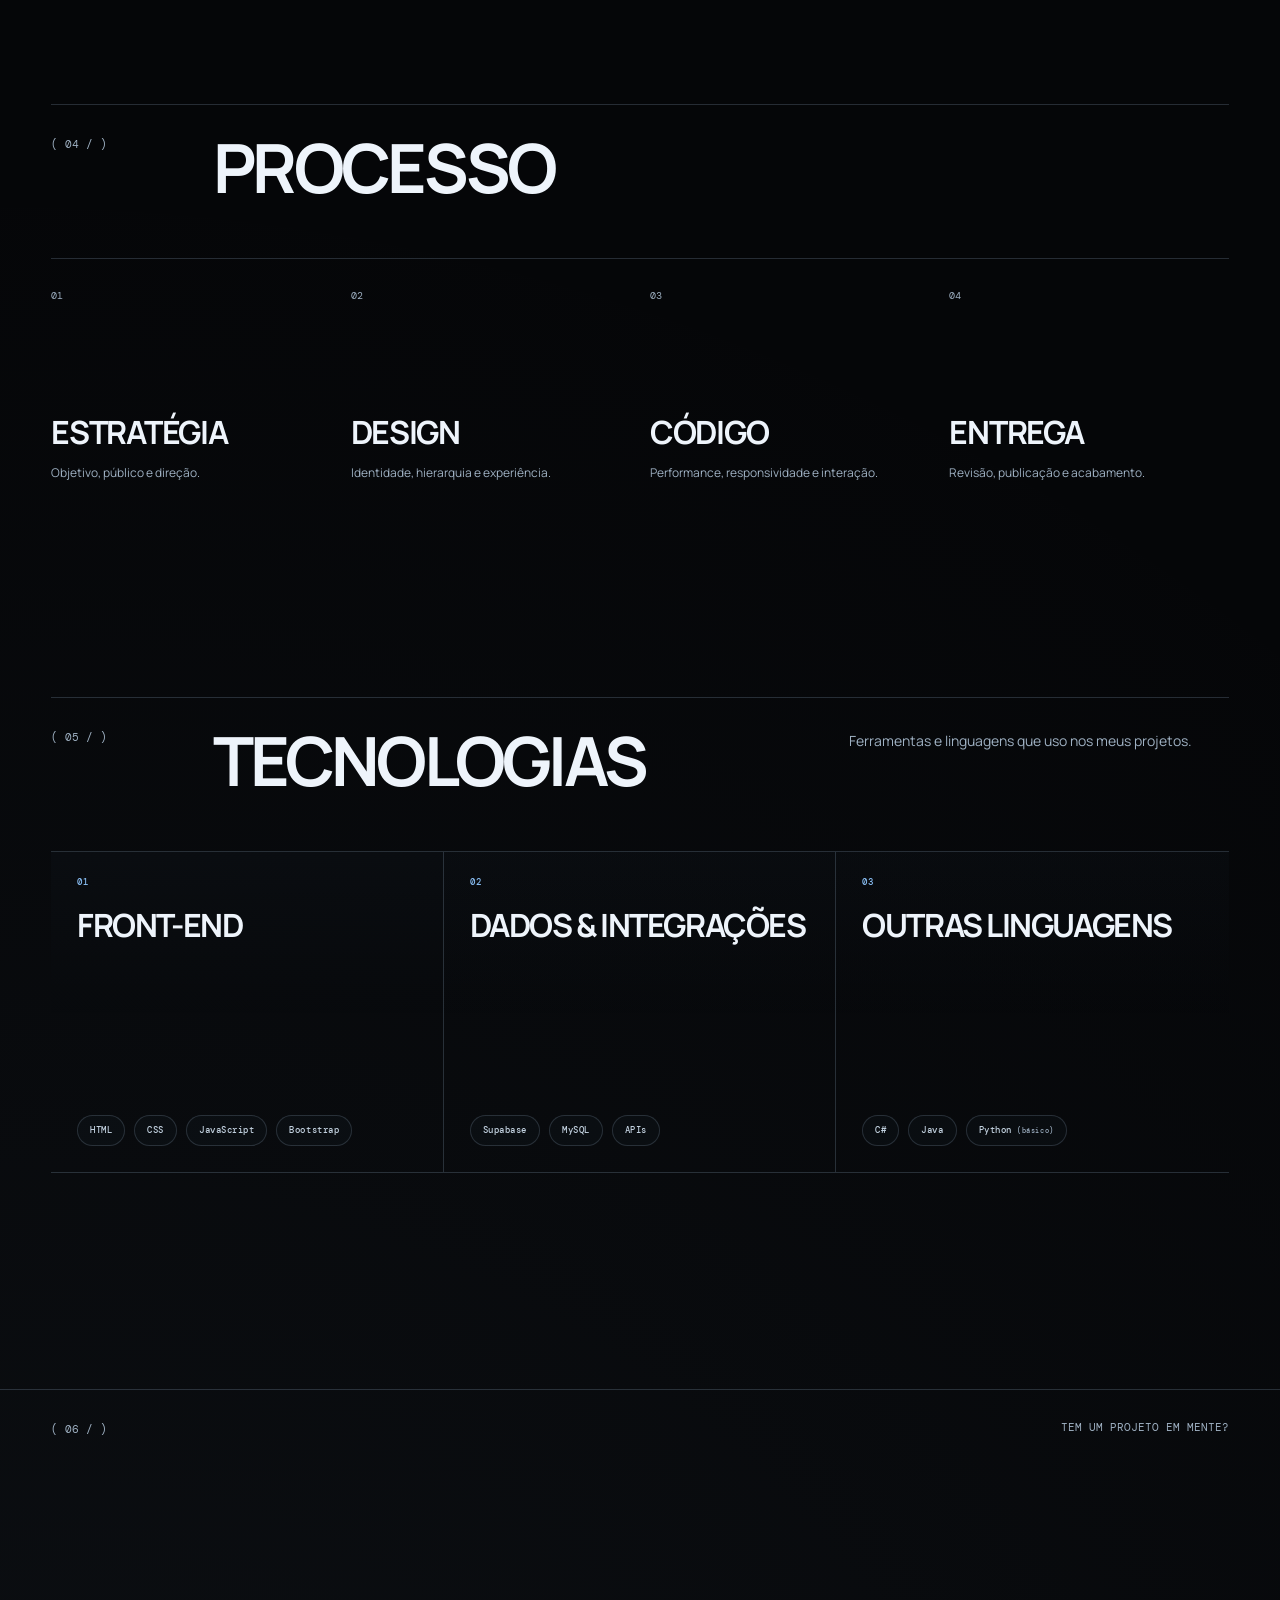
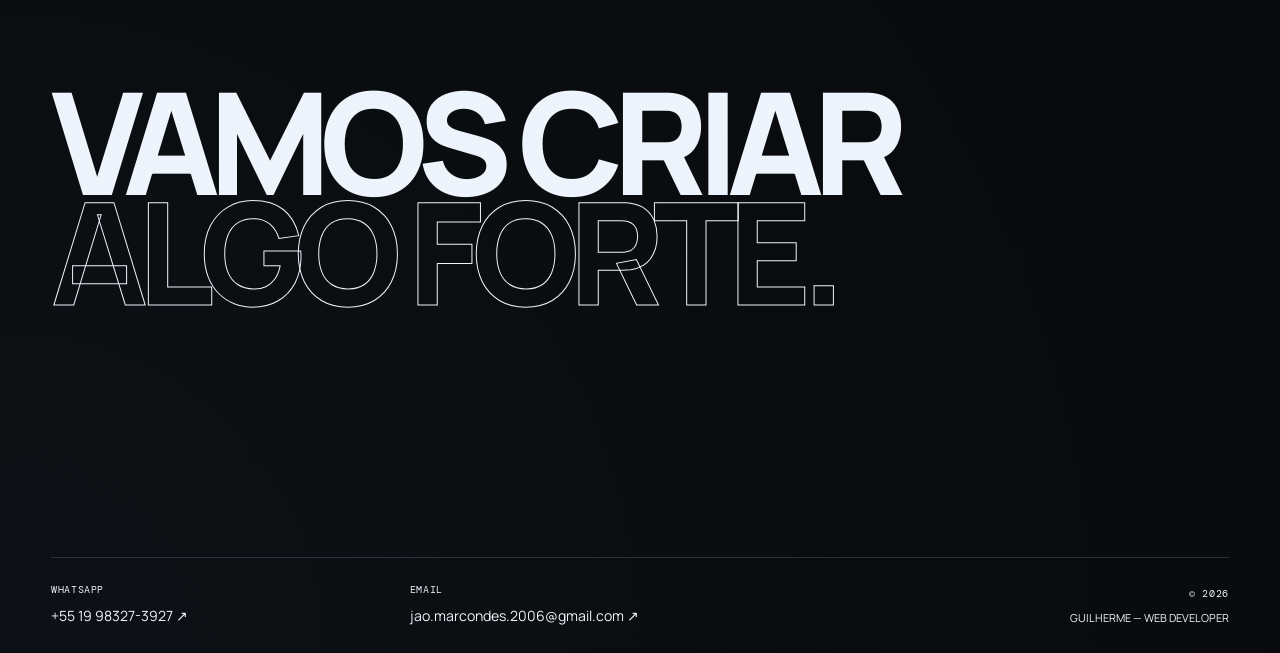
==== commit 23b062df: "Add files via upload" ====
--- a/index.html
+++ b/index.html
@@ -173,7 +173,7 @@
 
       <a class="project-feature project-feature--offset reveal-up" href="projects/golden-blend-barbers/index.html" target="_blank" rel="noopener" data-cursor="VIEW">
         <div class="project-feature__visual">
-          <img src="assets/golden-blend-cover.webp" alt="Projeto conceitual Golden Blend Barbers, barbearia premium" loading="lazy" decoding="async" />
+          <img src="https://images.unsplash.com/photo-1576168056582-0a851a87ab8e?auto=format&fit=crop&fm=jpg&ixid=M3wxMjA3fDB8MHxwaG90by1wYWdlfHx8fGVufDB8fHx8fA%3D%3D&ixlib=rb-4.1.0&q=60&w=3000" alt="Projeto Golden Blend Barbers" loading="lazy" decoding="async" style="object-position:center 48%;" />
           <div class="project-feature__shade"></div>
 
           <div class="project-feature__topline">
--- a/styles.css
+++ b/styles.css
@@ -92,7 +92,7 @@
 .section-head h2 { margin: 0; font-size: clamp(34px, 5.3vw, 84px); line-height: .9; letter-spacing: -.055em; font-weight: 700; }
 .section-kicker { margin: 0; font-size: 14px; line-height: 1.5; color: var(--muted); }
 
-.works { padding-top: 18vh; padding-bottom: 24vh; }
+.works { padding-top: 14vh; padding-bottom: 18vh; }
 .works-stage { position: relative; min-height: 70vh; border: 1px solid var(--line); background: var(--panel); display: grid; place-items: center; overflow: hidden; }
 .works-stage::before { content: ""; position: absolute; inset: 0; background: repeating-linear-gradient(90deg, transparent 0 calc(25% - 1px), rgba(255,255,255,.045) calc(25% - 1px) 25%); }
 .works-stage__meta, .works-stage__corner { position: absolute; left: 18px; right: 18px; display: flex; justify-content: space-between; font: 400 10px/1 "DM Mono", monospace; color: var(--muted); letter-spacing: .06em; }
@@ -110,7 +110,8 @@
    ========================================================= */
 .project-feature{
   display:block;
-  margin:0 0 clamp(96px,12vw,180px);
+  width:min(100%,1180px);
+  margin:0 auto clamp(72px,8vw,120px);
   color:var(--fg);
 }
 .project-feature:last-of-type{
@@ -118,7 +119,7 @@
 }
 .project-feature__visual{
   position:relative;
-  width:100%;
+  width:88%;
   aspect-ratio:16/9;
   overflow:hidden;
   border:1px solid var(--line);
@@ -126,7 +127,7 @@
   isolation:isolate;
 }
 .project-feature--offset .project-feature__visual{
-  width:88%;
+  width:82%;
   margin-left:auto;
 }
 .project-feature__visual::after{
@@ -183,7 +184,7 @@
   z-index:2;
   left:18px;
   bottom:-.08em;
-  font:700 clamp(100px,18vw,285px)/.72 Manrope,sans-serif;
+  font:700 clamp(78px,12vw,188px)/.72 Manrope,sans-serif;
   letter-spacing:-.11em;
   color:transparent;
   -webkit-text-stroke:1px rgba(189,221,252,.20);
@@ -228,13 +229,14 @@
 }
 .project-feature__info{
   display:grid;
-  grid-template-columns:minmax(0,1.3fr) minmax(280px,.7fr);
-  gap:clamp(32px,6vw,100px);
-  padding:24px 0 0;
+  width:88%;
+  grid-template-columns:minmax(0,1.2fr) minmax(250px,.8fr);
+  gap:clamp(24px,4vw,64px);
+  padding:18px 0 0;
   border-top:1px solid transparent;
 }
 .project-feature--offset .project-feature__info{
-  width:88%;
+  width:82%;
   margin-left:auto;
 }
 .project-feature__meta{
@@ -246,7 +248,7 @@
 }
 .project-feature__title h3{
   margin:0;
-  font-size:clamp(45px,6.4vw,104px);
+  font-size:clamp(38px,4.7vw,72px);
   line-height:.86;
   letter-spacing:-.07em;
   font-weight:700;
@@ -270,10 +272,10 @@
   display:flex;
   flex-wrap:wrap;
   gap:7px;
-  margin-top:20px;
+  margin-top:14px;
 }
 .project-feature__chips span{
-  padding:8px 10px;
+  padding:7px 9px;
   border:1px solid rgba(189,221,252,.15);
   border-radius:999px;
   background:rgba(136,189,242,.025);
@@ -449,6 +451,41 @@
   .contact__signature { grid-column: auto; }
 }
 
+
+/* Compact project cases: keep the work easy to scan without losing the editorial layout. */
+@media (max-width: 900px) {
+  .project-feature,
+  .project-feature:last-of-type {
+    width: min(100%, 760px);
+    margin: 0 auto 72px;
+  }
+
+  .project-feature__visual,
+  .project-feature--offset .project-feature__visual,
+  .project-feature__info,
+  .project-feature--offset .project-feature__info {
+    width: 100%;
+    margin-left: 0;
+  }
+
+  .project-feature__visual { aspect-ratio: 16 / 10; }
+  .project-feature__info { gap: 22px; padding-top: 16px; }
+  .project-feature__title h3 { font-size: clamp(36px, 7vw, 58px); }
+}
+
+@media (max-width: 600px) {
+  .project-feature,
+  .project-feature:last-of-type { margin-bottom: 58px; }
+  .project-feature__visual { aspect-ratio: 4 / 3; }
+  .project-feature__topline { top: 14px; left: 14px; right: 14px; }
+  .project-feature__view { right: 14px; bottom: 14px; min-width: 112px; height: 38px; padding: 0 14px; }
+  .project-feature__number { left: 10px; font-size: clamp(64px, 25vw, 108px); }
+  .project-feature__info { grid-template-columns: 1fr; }
+  .project-feature__title h3 { font-size: clamp(34px, 11vw, 52px); }
+  .project-feature__summary p { font-size: 13px; line-height: 1.55; }
+  .project-feature__chips { margin-top: 12px; }
+}
+
 @media (prefers-reduced-motion: reduce) {
   *, *::before, *::after { animation-duration: .001ms !important; animation-iteration-count: 1 !important; scroll-behavior: auto !important; transition-duration: .001ms !important; }
   .preloader { display: none; }
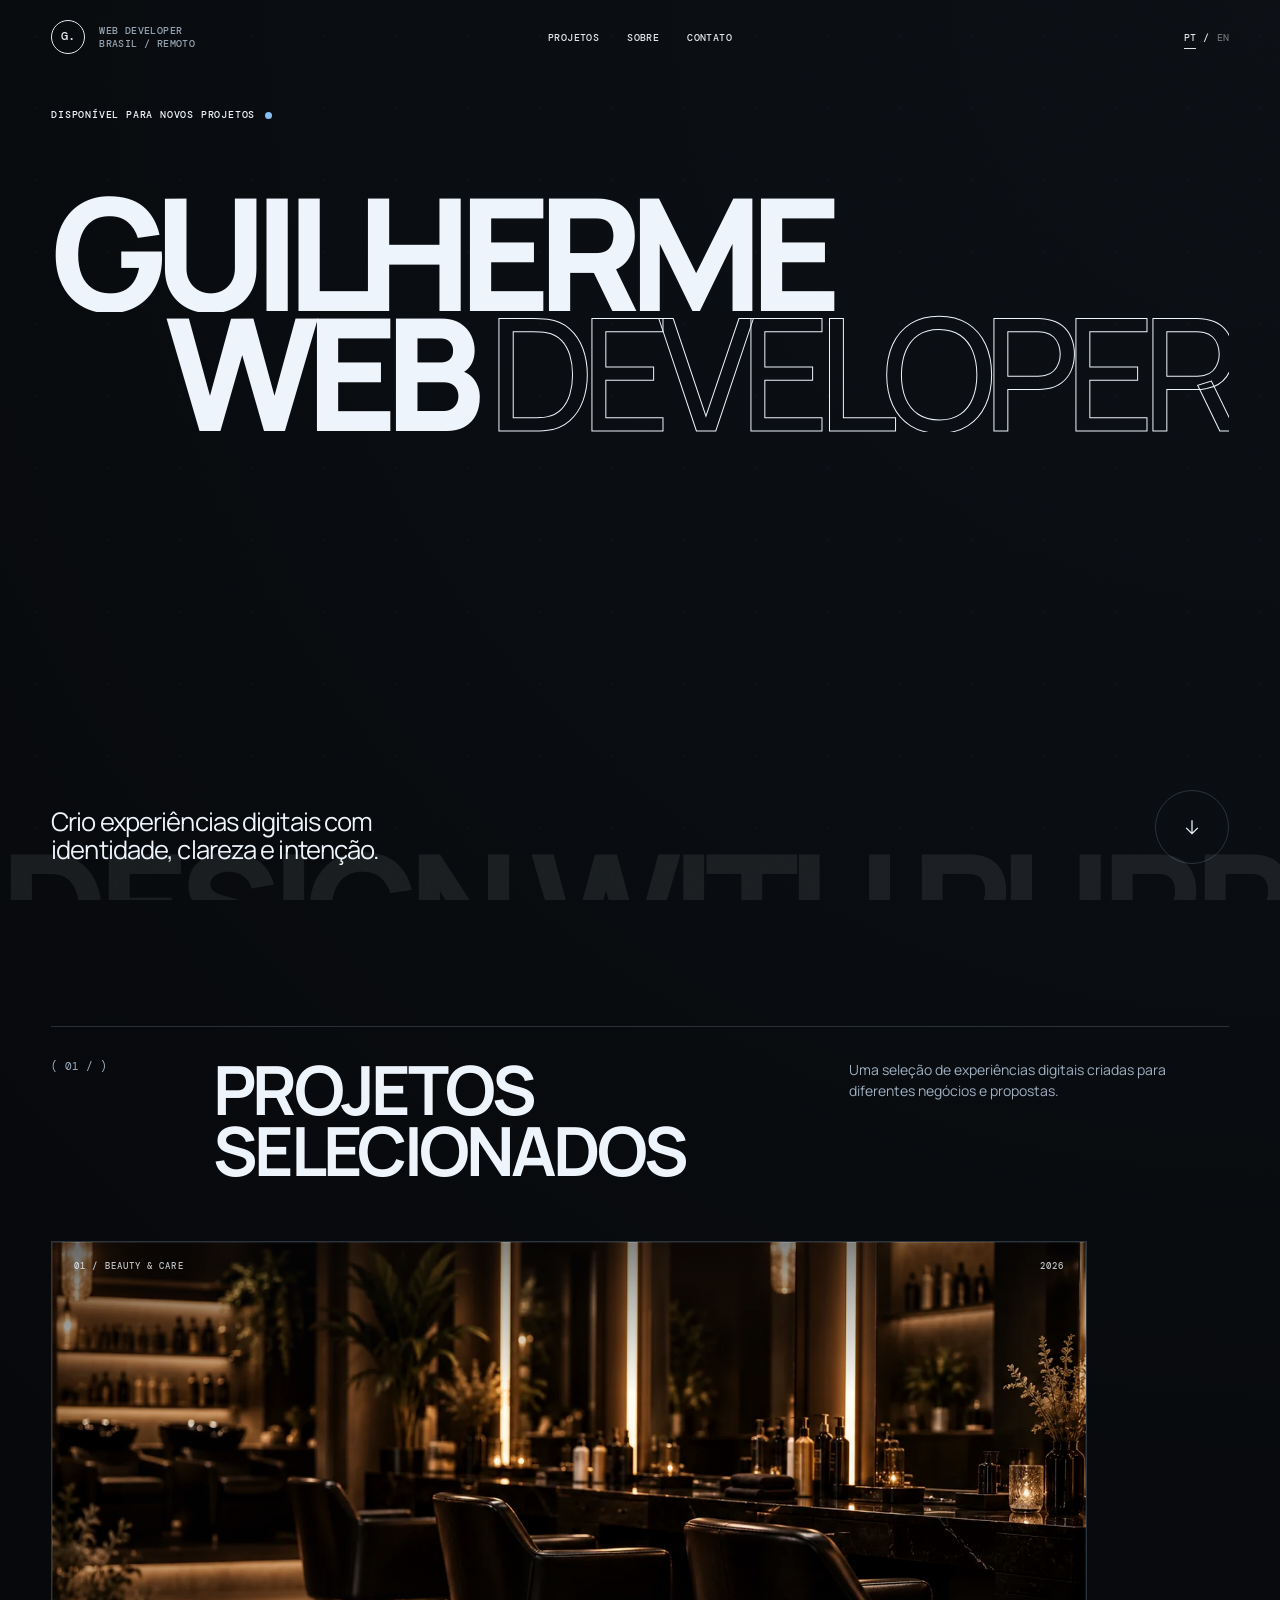
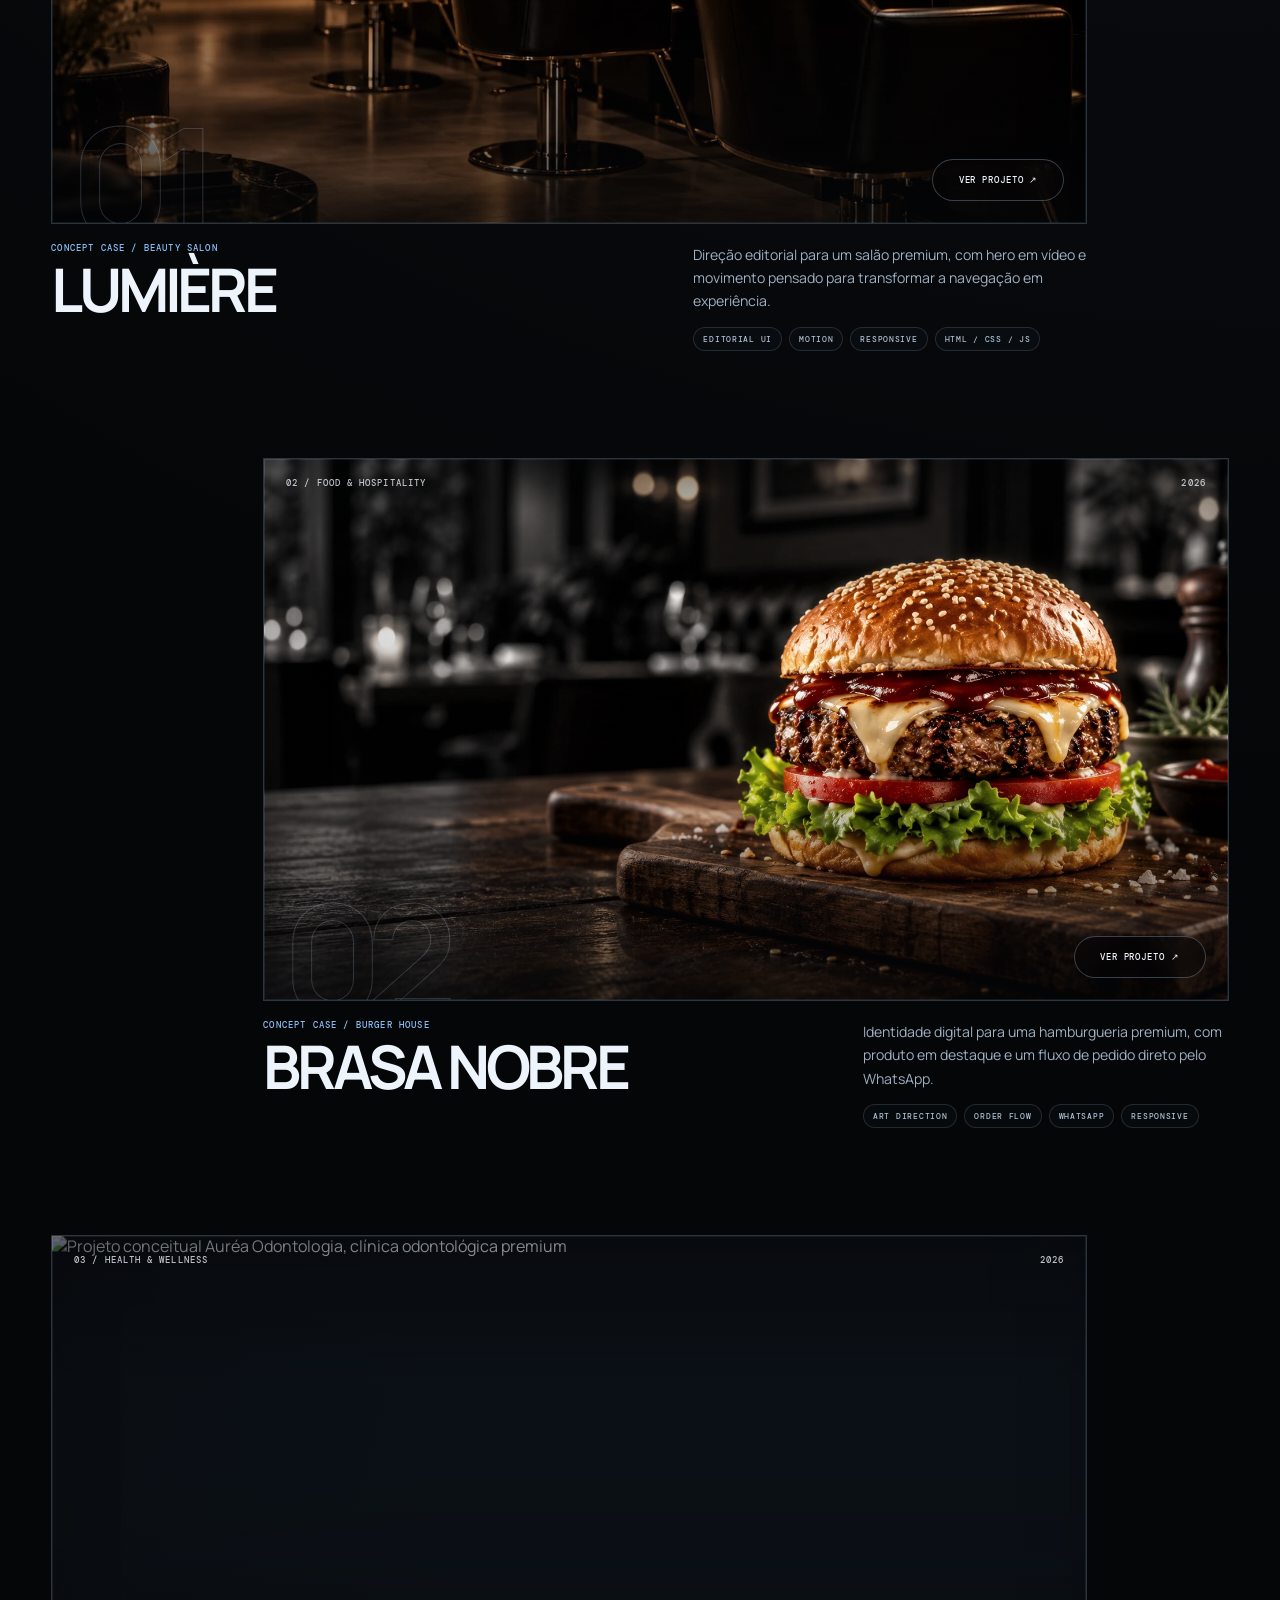
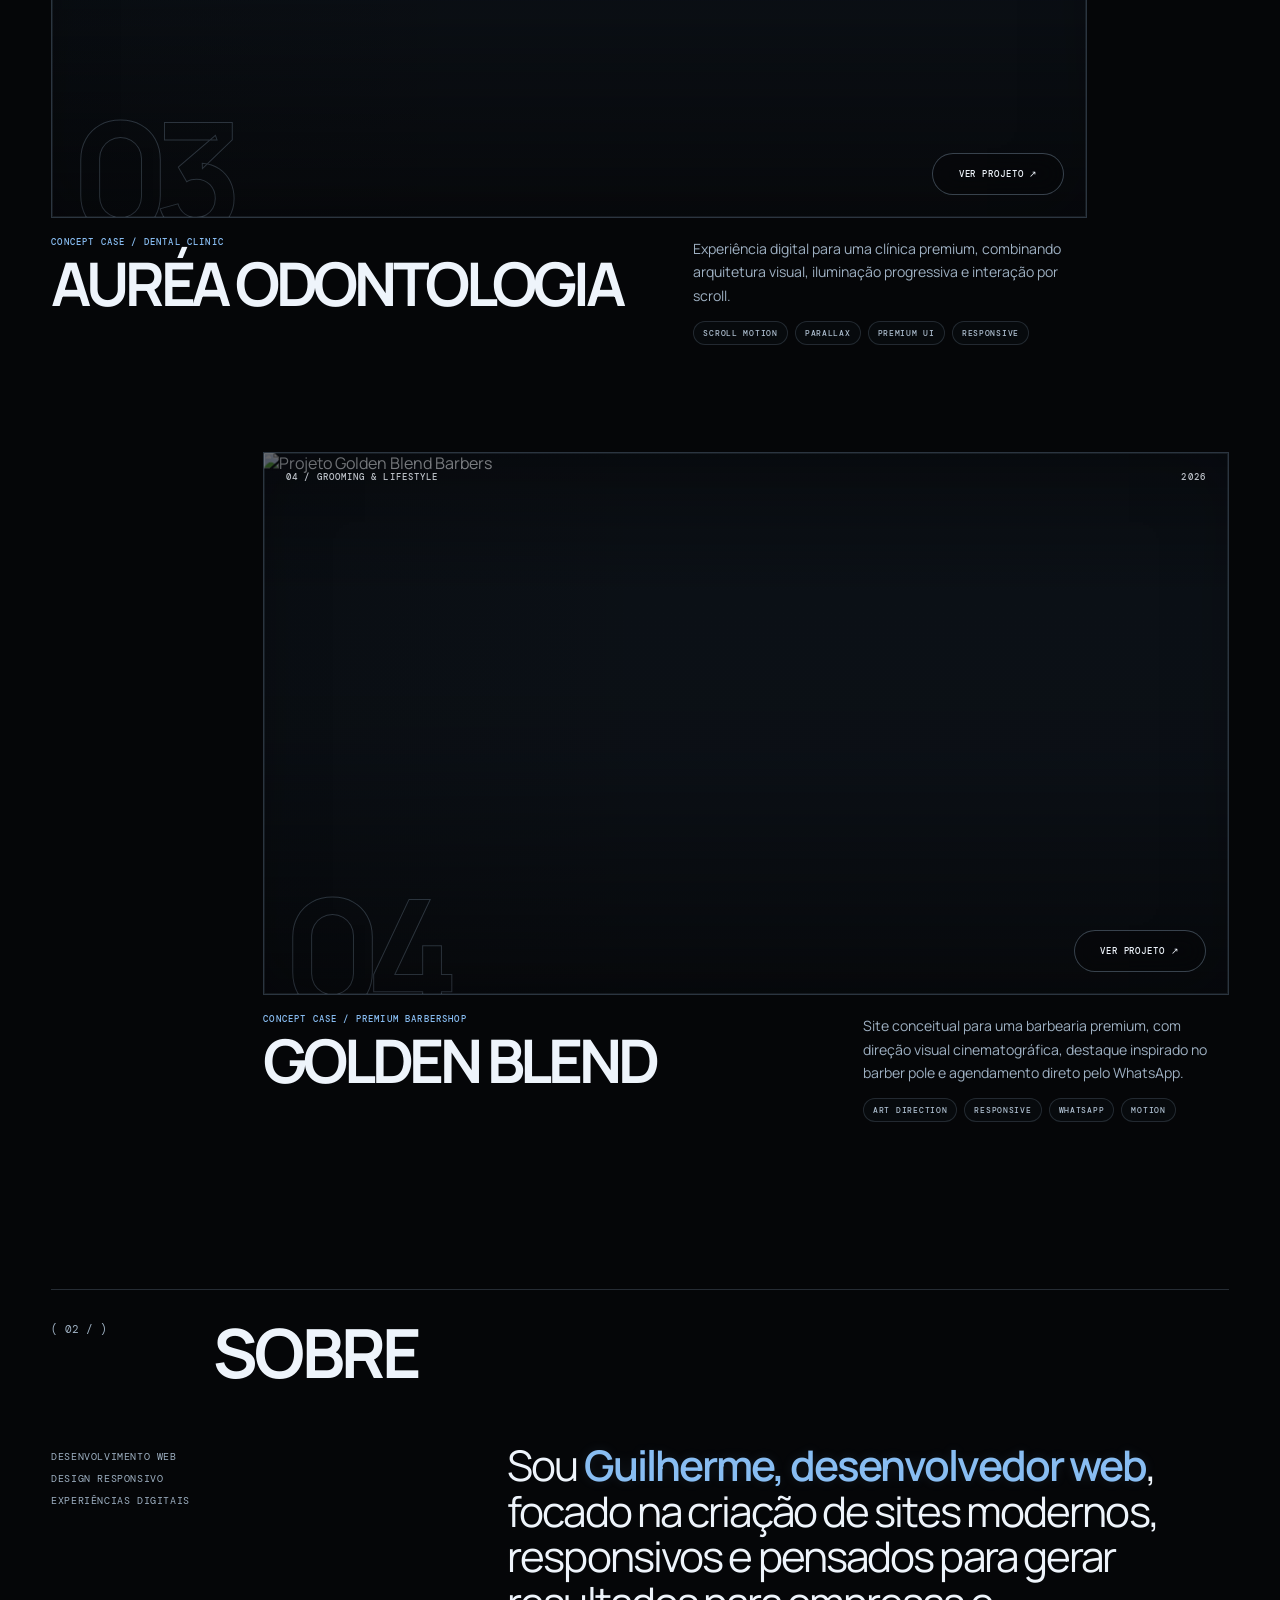
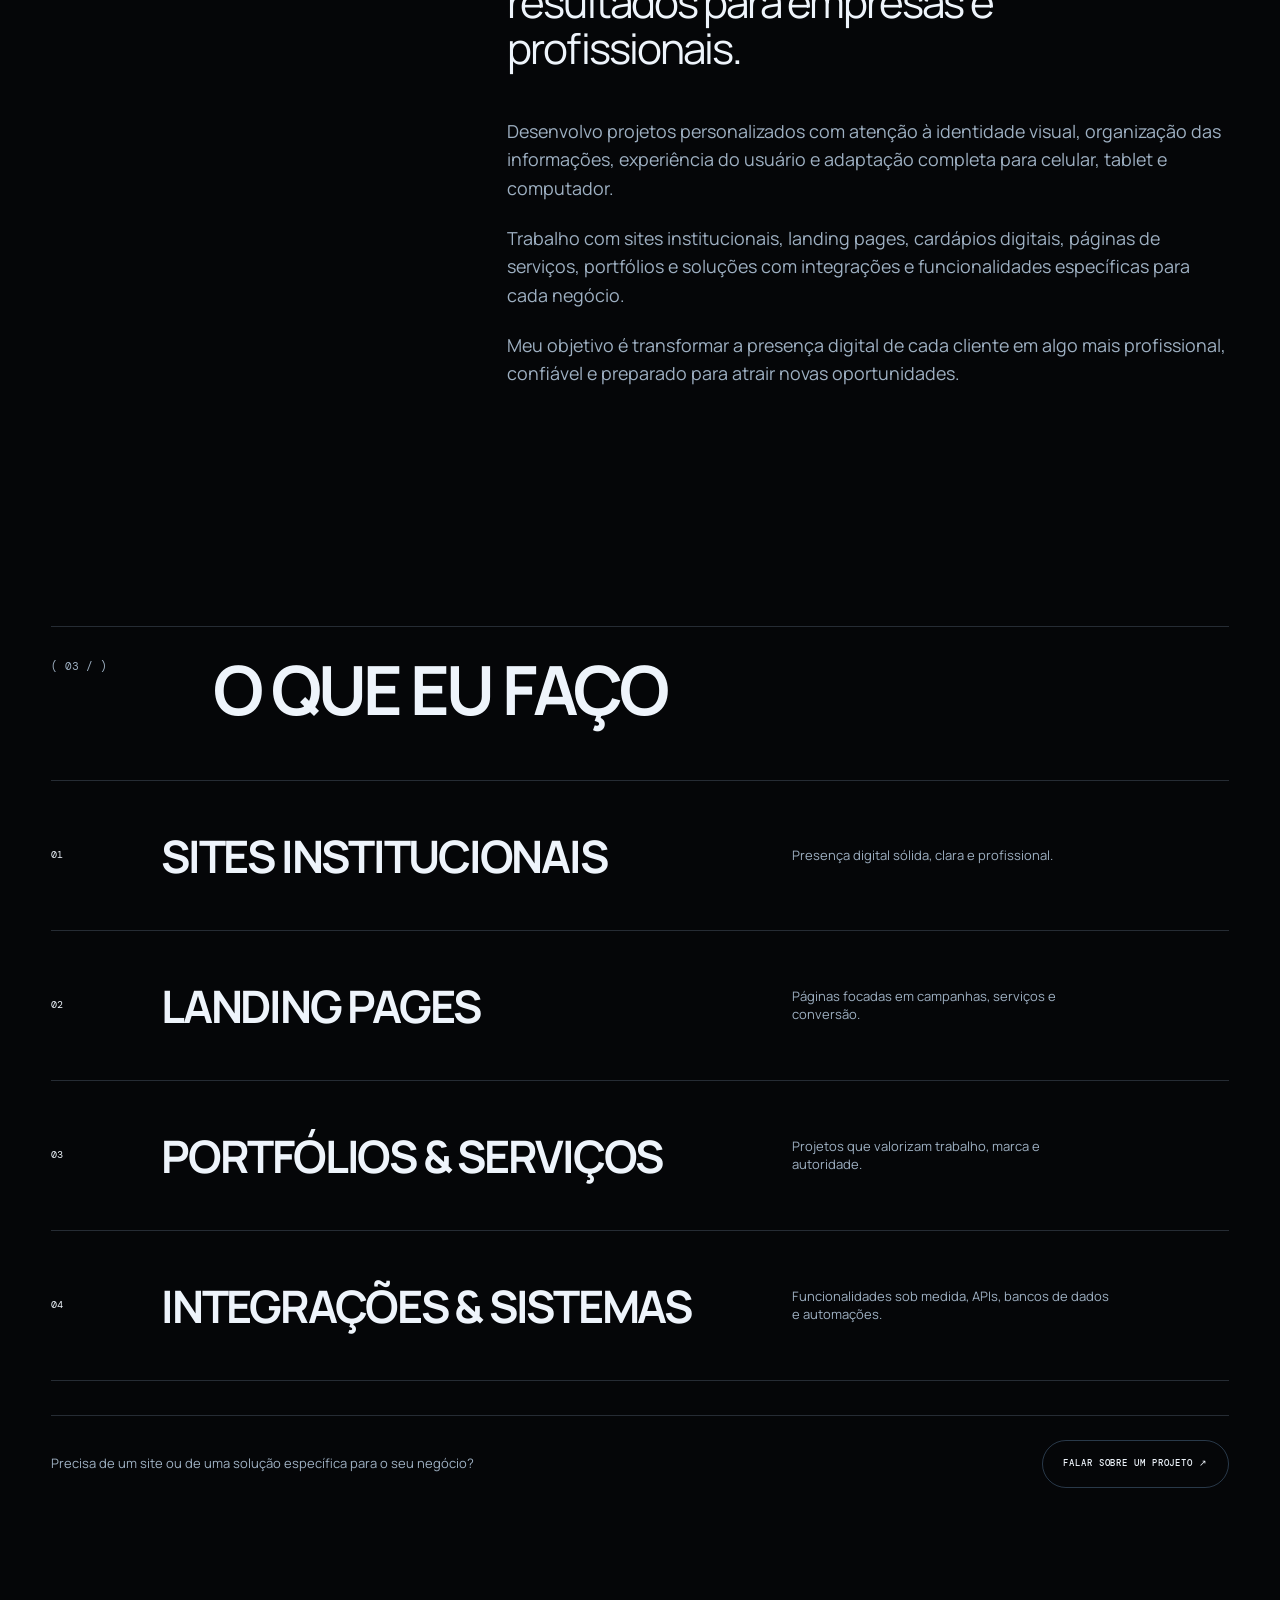
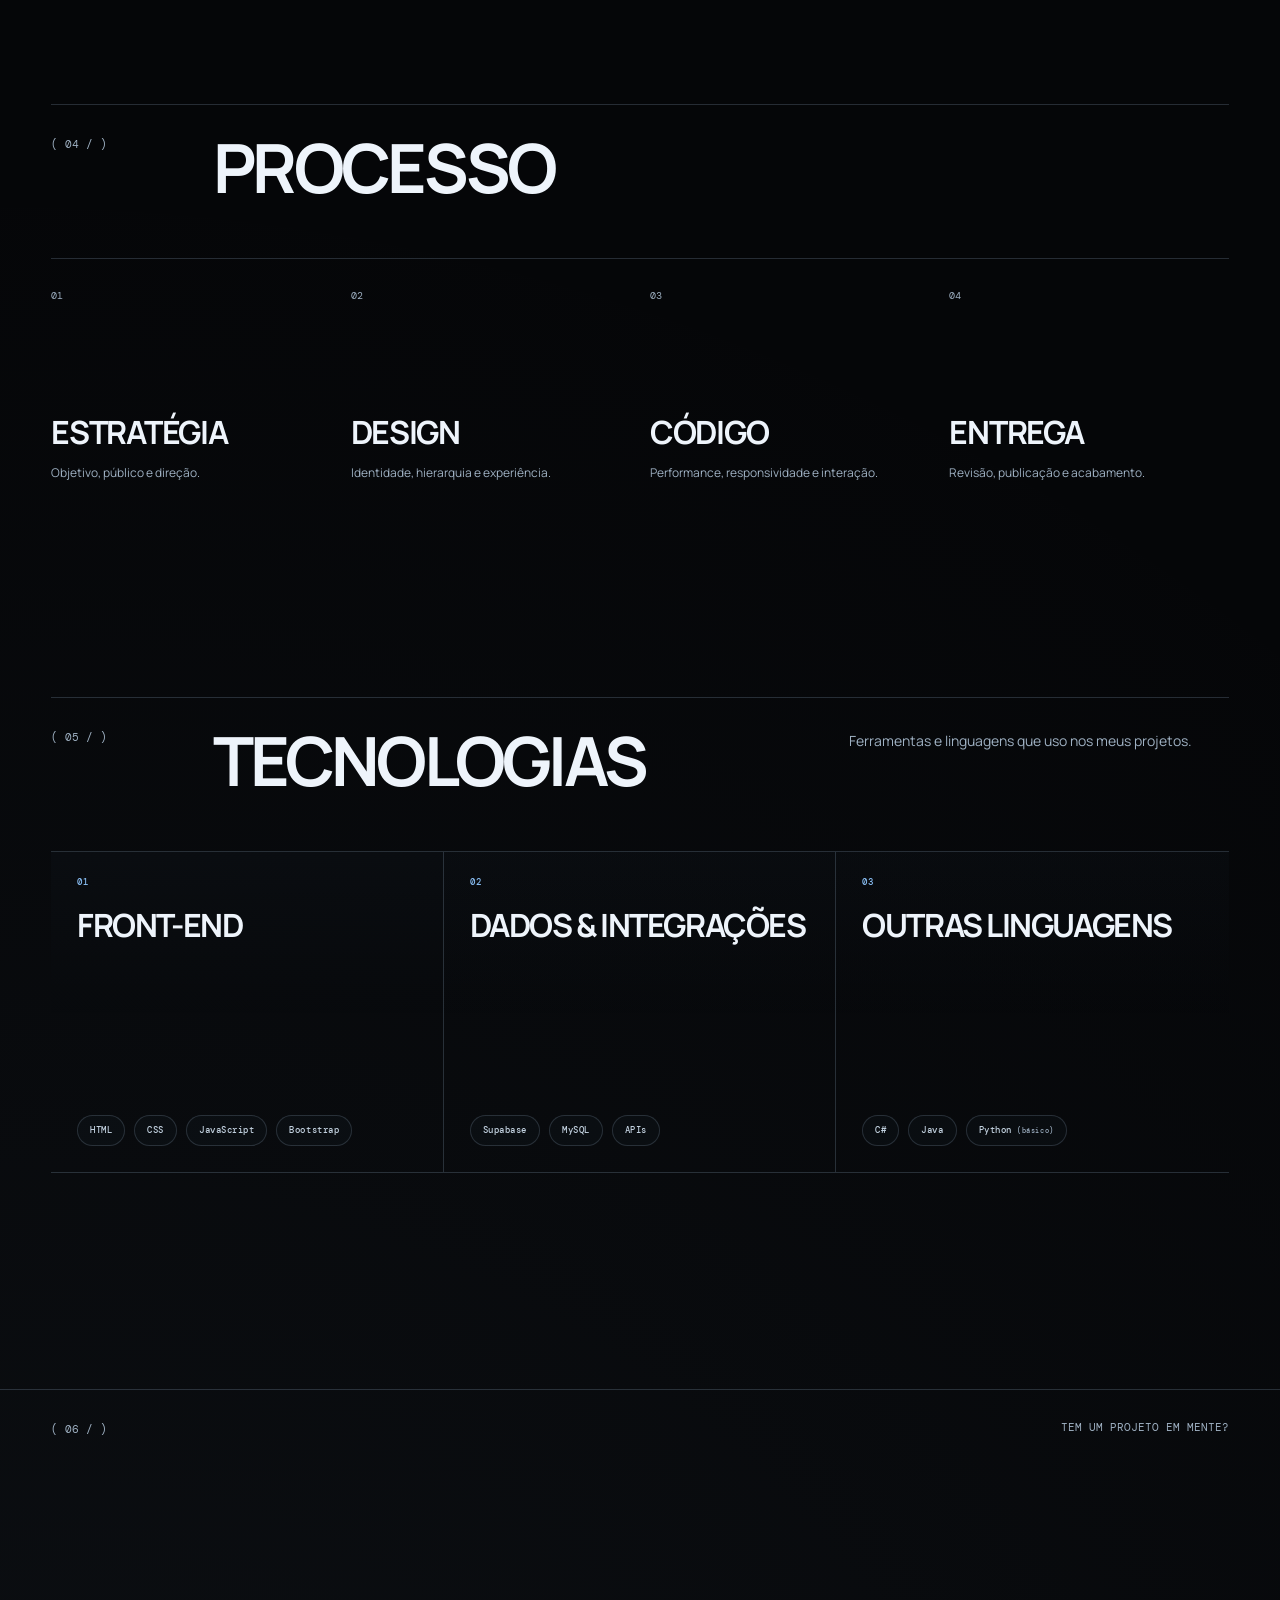
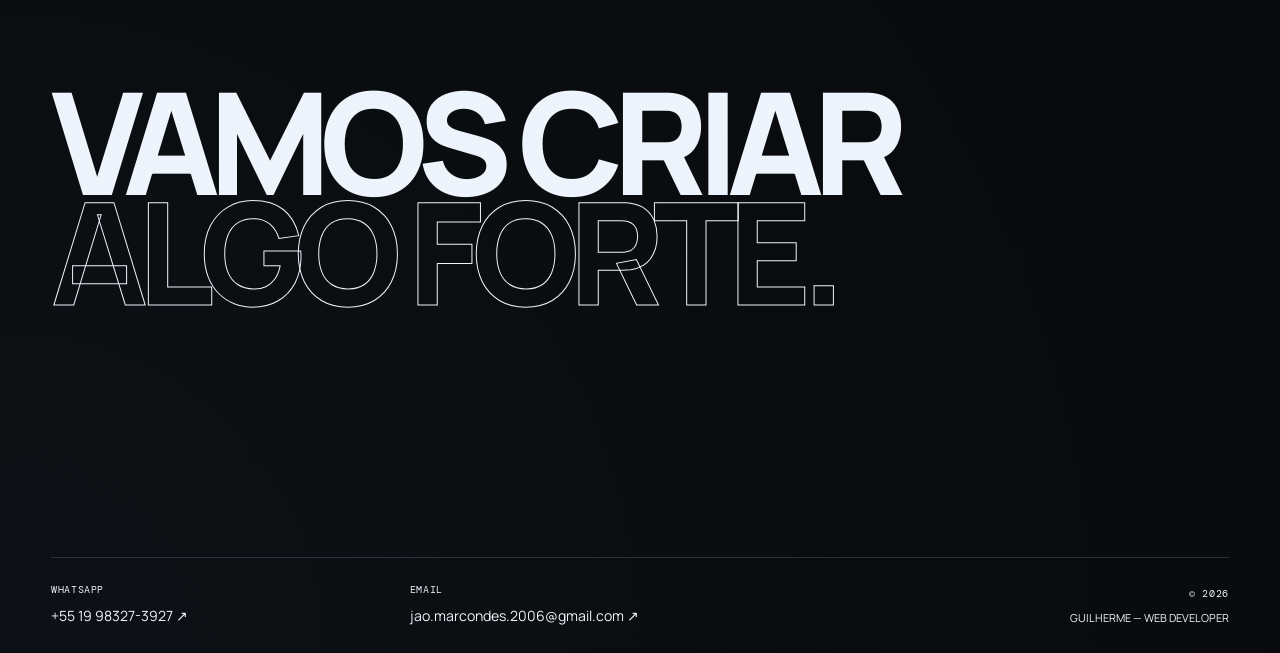
==== commit 1ee2e9bd: "Add files via upload" ====
--- a/index.html
+++ b/index.html
@@ -6,6 +6,8 @@
   <meta name="description" content="Portfólio de Guilherme, desenvolvedor web especializado em sites modernos, responsivos e orientados a resultados." />
   <meta name="theme-color" content="#0a0a0a" />
   <title>Guilherme — Web Developer</title>
+  <link rel="icon" type="image/png" href="./assets/favicon.png?v=5" />
+  <link rel="shortcut icon" type="image/png" href="./assets/favicon.png?v=5" />
   <link rel="preconnect" href="https://fonts.googleapis.com">
   <link rel="preconnect" href="https://fonts.gstatic.com" crossorigin>
   <link href="https://fonts.googleapis.com/css2?family=DM+Mono:wght@300;400;500&family=Manrope:wght@400;500;600;700;800&display=swap" rel="stylesheet">
@@ -141,7 +143,7 @@
 
       <a class="project-feature reveal-up" href="projects/aurea-odontologia/index.html" target="_blank" rel="noopener" data-cursor="VIEW">
         <div class="project-feature__visual">
-          <img src="assets/aurea-cover.webp" alt="Projeto conceitual Auréa Odontologia, clínica odontológica premium" loading="lazy" decoding="async" />
+          <img src="projects/aurea-odontologia/assets/hero-clinica.png" alt="Projeto conceitual Auréa Odontologia, clínica odontológica premium" loading="lazy" decoding="async" />
           <div class="project-feature__shade"></div>
 
           <div class="project-feature__topline">
@@ -348,4 +350,4 @@
 
   <script src="script.js"></script>
 </body>
-</html>
+</html>
